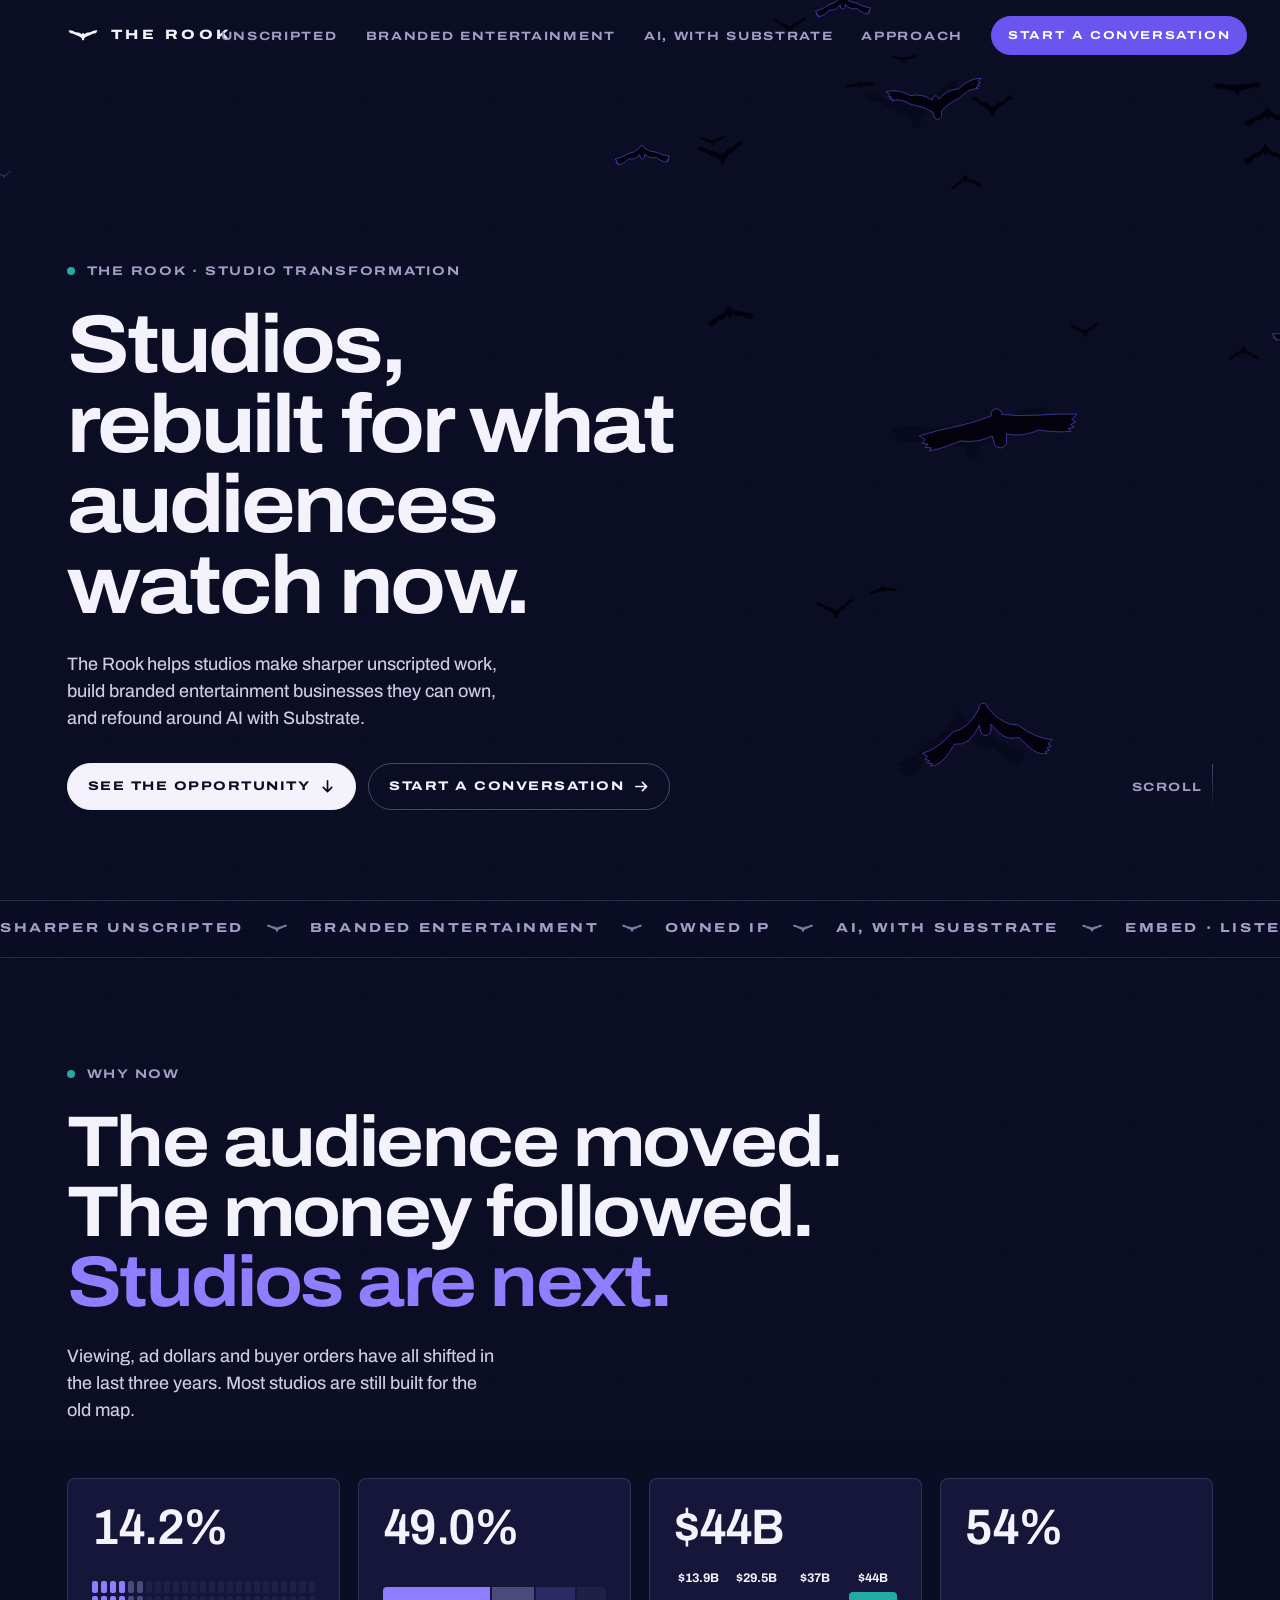
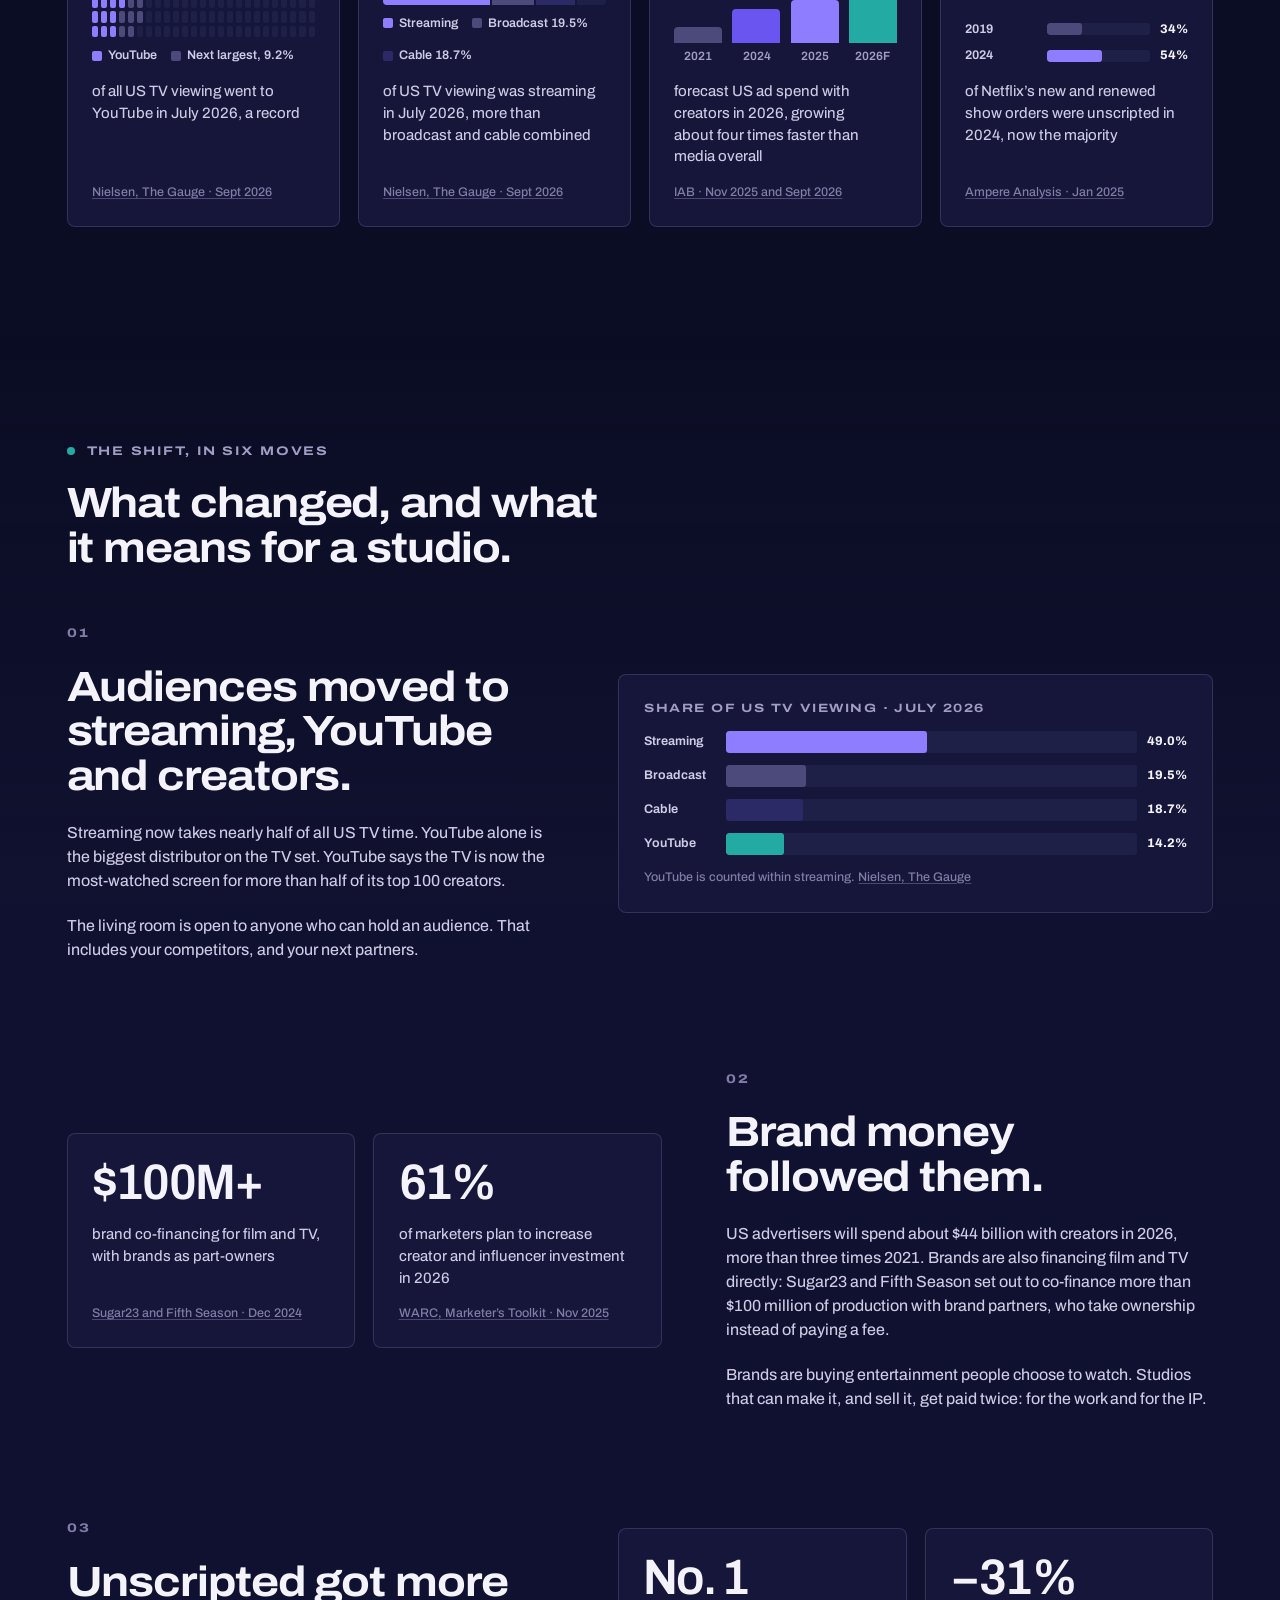
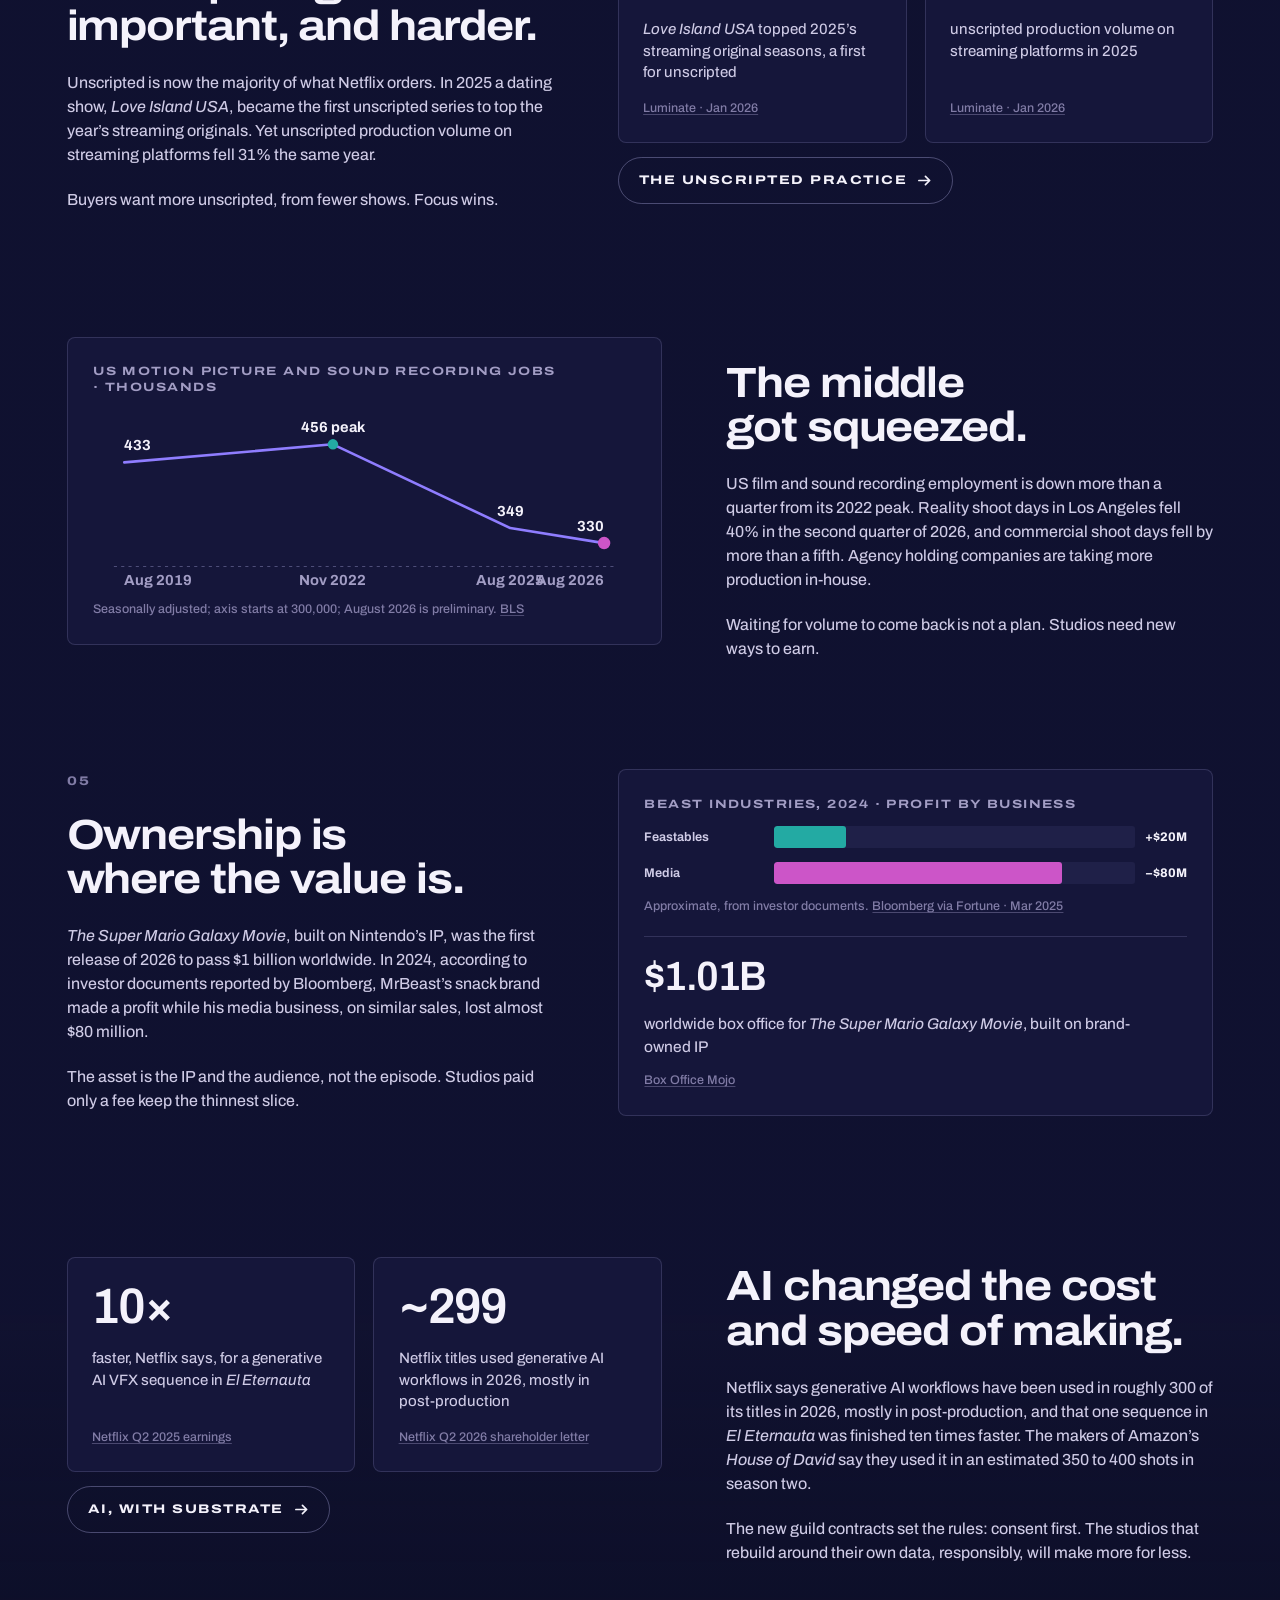
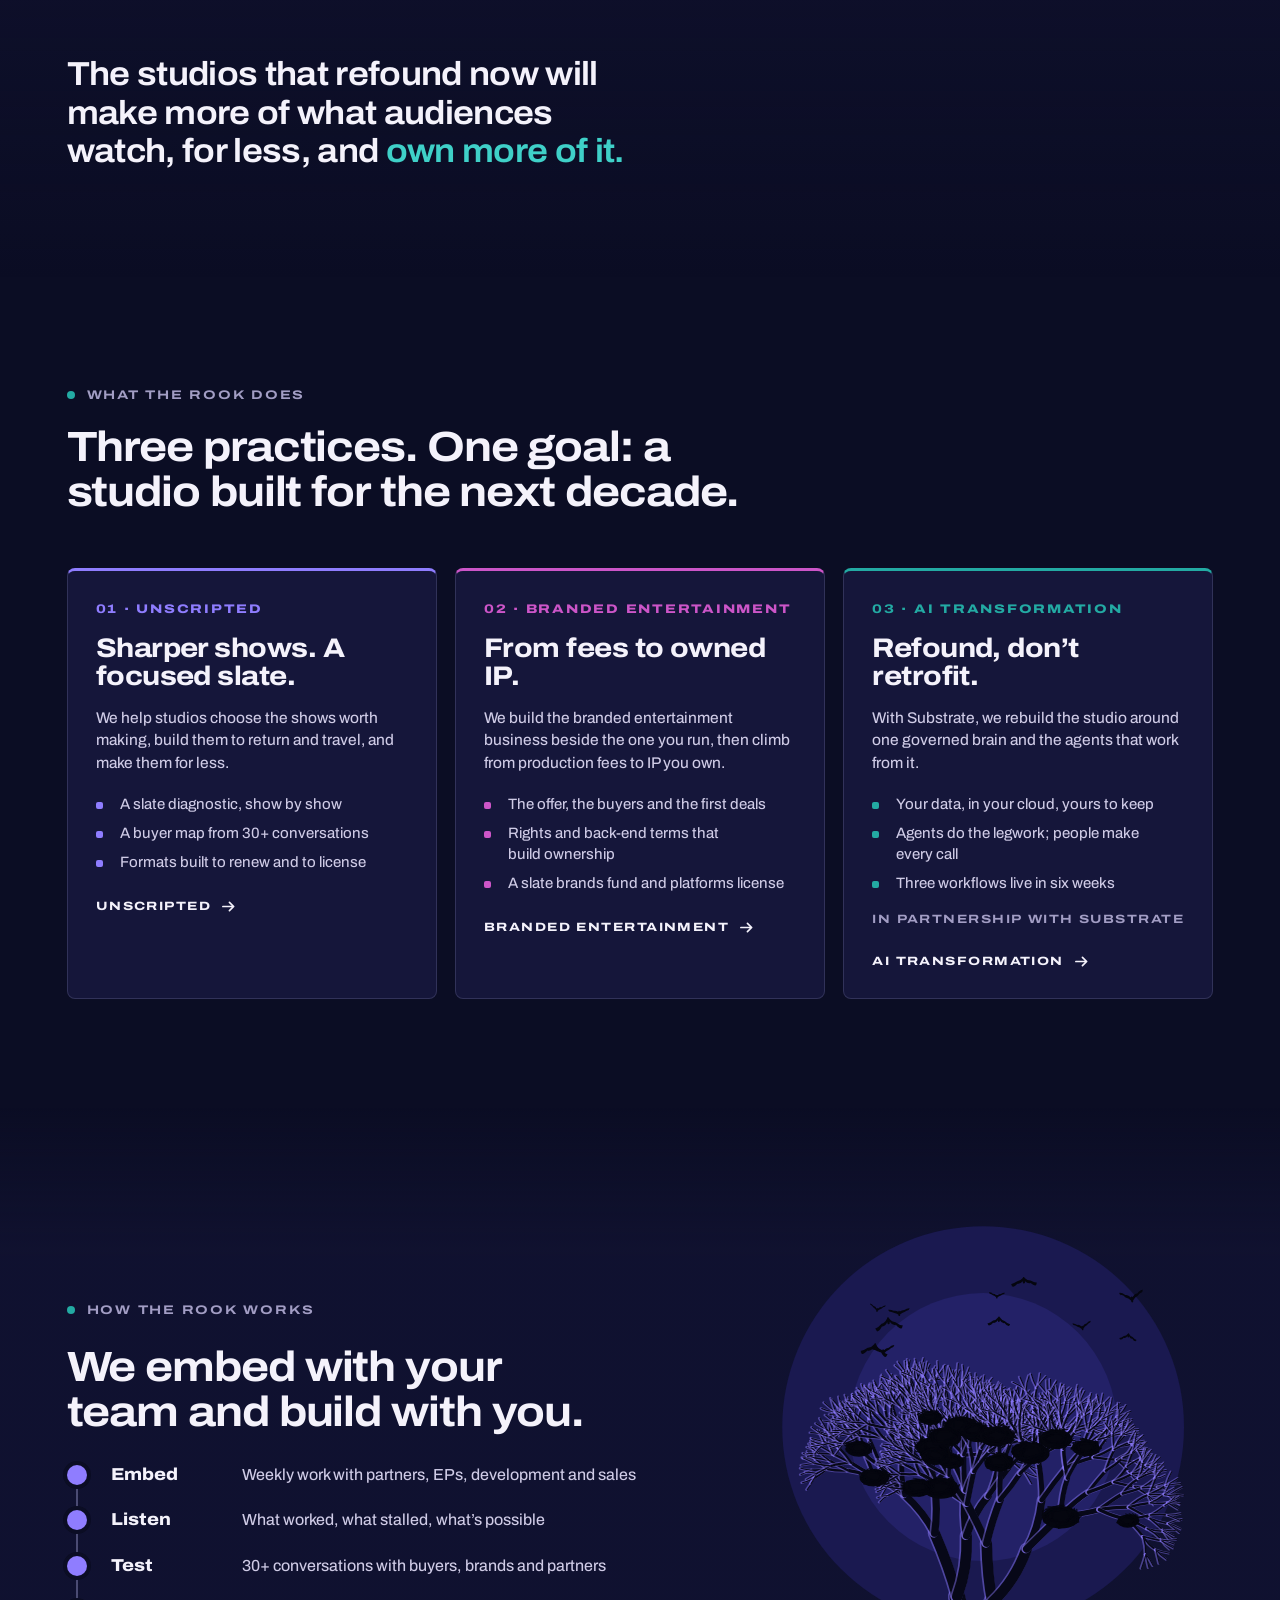
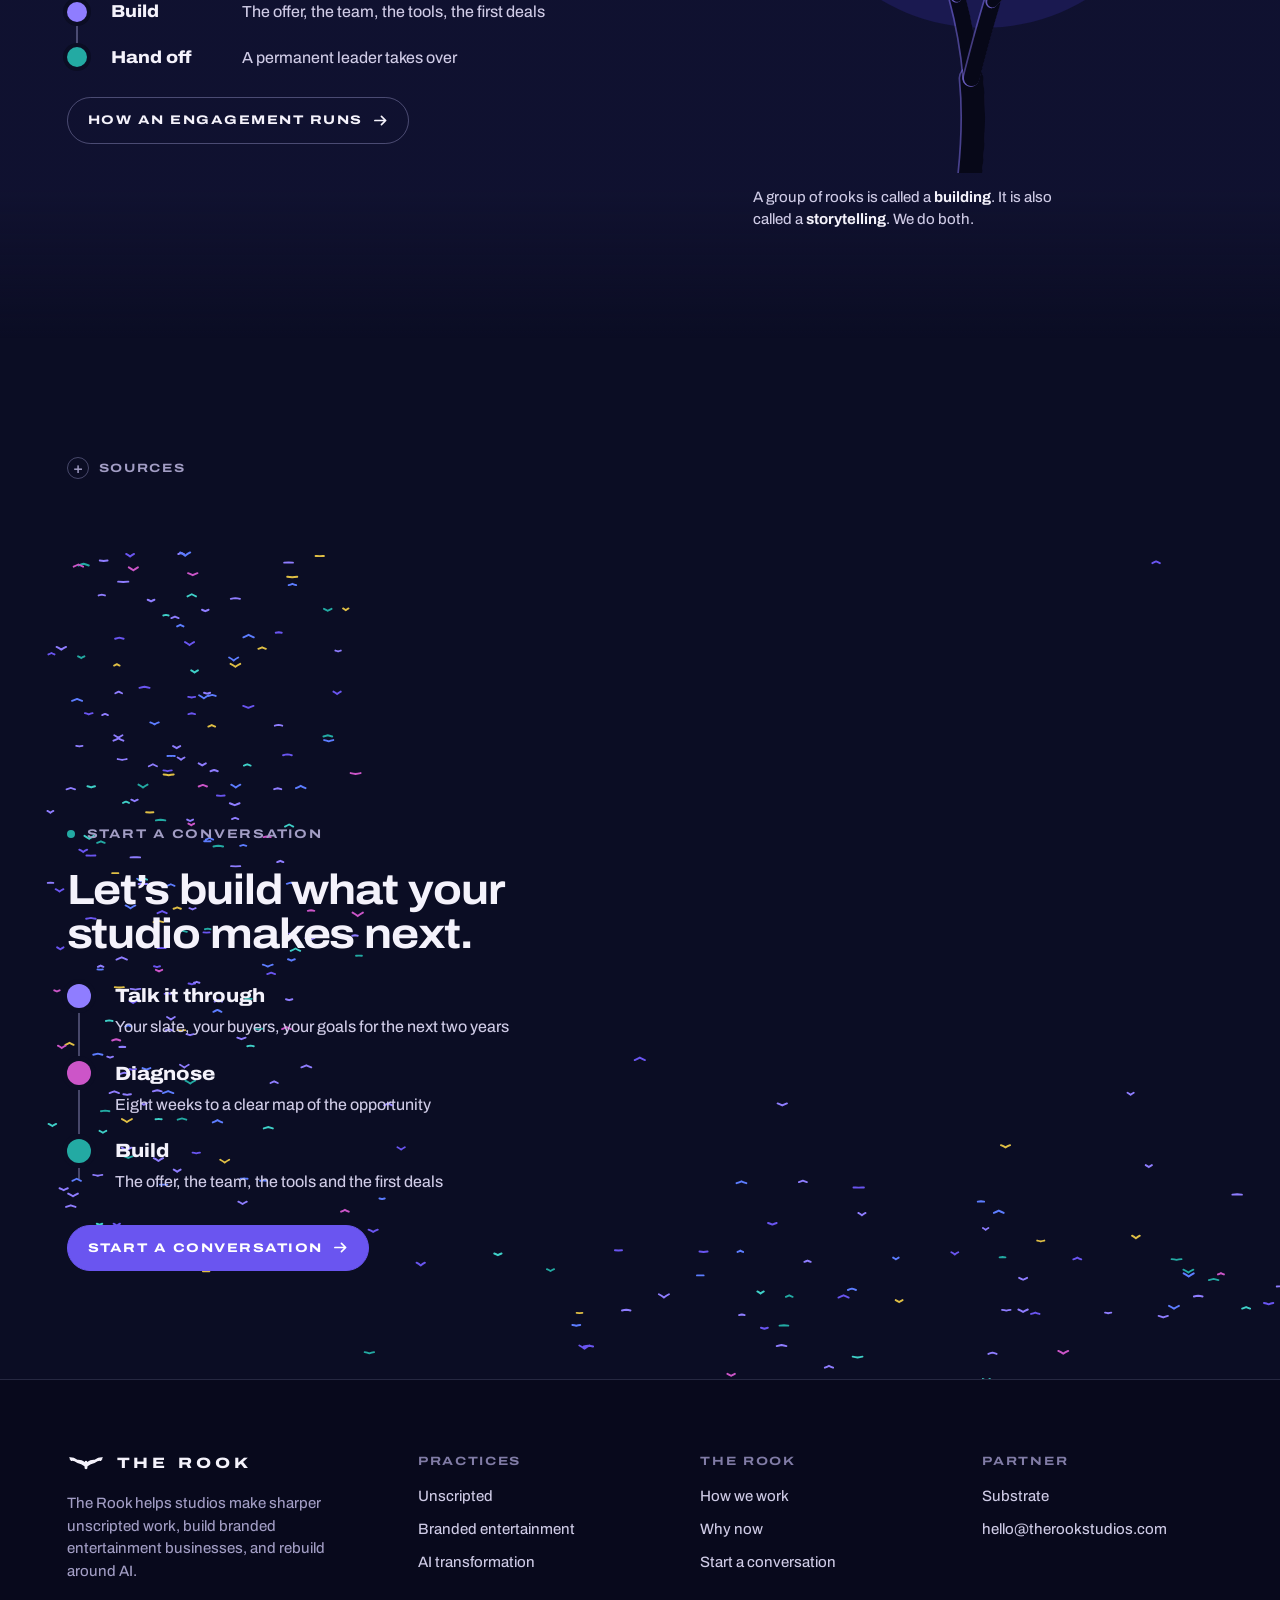
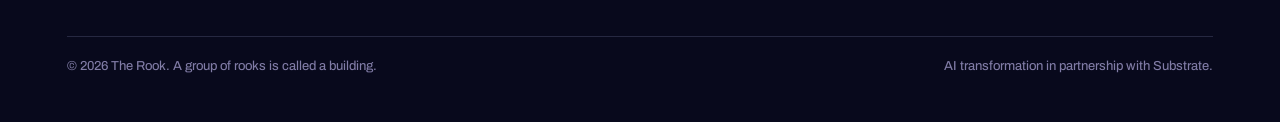
==== index.html @ 4676531d "Build The Rook website: home, unscripted, branded entertainment, AI with Substrate, approach Static " ====
<!doctype html>
<html lang="en">
<head>
<meta charset="utf-8">
<meta name="viewport" content="width=device-width, initial-scale=1, viewport-fit=cover">
<title>The Rook · Studios, rebuilt for what audiences watch now</title>
<meta name="description" content="The Rook helps studios make sharper unscripted work, build branded entertainment businesses they can own, and refound around AI with Substrate.">
<meta name="theme-color" content="#0b0d24">
<meta property="og:type" content="website">
<meta property="og:site_name" content="The Rook">
<meta property="og:title" content="The Rook · Studios, rebuilt for what audiences watch now">
<meta property="og:description" content="The Rook helps studios make sharper unscripted work, build branded entertainment businesses they can own, and refound around AI with Substrate.">
<meta name="twitter:card" content="summary">

<link rel="icon" href="assets/img/favicon.svg" type="image/svg+xml">
<link rel="preload" href="assets/fonts/archivo-variable.woff2" as="font" type="font/woff2" crossorigin>
<link rel="stylesheet" href="assets/css/rook.css">
<script>document.documentElement.classList.add('js')</script>
</head>
<body>
<a class="skip" href="#main">Skip to content</a>
<svg width="0" height="0" style="position:absolute" aria-hidden="true" focusable="false">
  <defs>
    <symbol id="bird" viewBox="0 0 24 9.6"><path d="M12 3Q12.71 3 12.77 3.88Q14.86 2.17 17.5 2.4Q20.36 .48 23 .92L22.23 1.58L22.73 1.97L21.95 2.24L22.39 2.63L21.57 2.79L21.9 3.18L21.13 3.12Q19.7 3.01 17.5 4.49Q14.97 5.15 12.99 6.63L12.82 7.95Q12 8.94 11.18 7.95L11.01 6.63Q9.03 5.15 6.5 4.49Q4.3 3.01 2.87 3.12L2.1 3.18L2.43 2.79L1.61 2.63L2.04 2.24L1.28 1.97L1.77 1.58L1 .92Q3.64 .48 6.5 2.4Q9.14 2.17 11.23 3.88Q11.29 3 12 3Z"/></symbol>
    <symbol id="arrow" viewBox="0 0 16 16"><path d="M2 8h11M9 3.5 13.5 8 9 12.5" fill="none" stroke="currentColor" stroke-width="1.8" stroke-linecap="round" stroke-linejoin="round"/></symbol>
    <symbol id="down" viewBox="0 0 16 16"><path d="M8 2v11M3.5 9 8 13.5 12.5 9" fill="none" stroke="currentColor" stroke-width="1.8" stroke-linecap="round" stroke-linejoin="round"/></symbol>
    <symbol id="loop" viewBox="0 0 24 24"><path d="M20 12a8 8 0 1 1-2.34-5.66M20 4v5h-5" fill="none" stroke="currentColor" stroke-width="2" stroke-linecap="round" stroke-linejoin="round"/></symbol>
  </defs>
</svg>
<canvas id="sky" aria-hidden="true"></canvas>
<header class="site-head">
  <div class="wrap">
    <a class="brand" href="index.html" aria-current="page" aria-label="The Rook, home"><svg viewBox="0 0 24 9.6" aria-hidden="true"><use href="#bird"/></svg><span>The Rook</span></a>
    <button class="menu-btn" type="button" aria-label="Menu" aria-expanded="false" aria-controls="site-nav"><i></i></button>
    <nav class="nav" id="site-nav" aria-label="Main">
        <a href="unscripted.html">Unscripted</a>
        <a href="branded-entertainment.html">Branded entertainment</a>
        <a href="ai.html">AI, with Substrate</a>
        <a href="approach.html">Approach</a>
        <a class="btn violet" href="#contact">Start a conversation</a>
    </nav>
  </div>
</header>
<main id="main">
<section class="hero" aria-labelledby="hero-h">
  <canvas class="formation" data-shape="bird" aria-hidden="true"></canvas>
  <div class="wrap">
    <div class="hero-copy">
      <p class="eyebrow rev" style="--d:.55s">The Rook · Studio transformation</p>
      <h1 class="display rev" id="hero-h" style="--d:.7s">Studios, rebuilt for what audiences watch now.</h1>
      <p class="lede rev" style="--d:.9s">The Rook helps studios make sharper unscripted work, build branded entertainment businesses they can own, and refound around AI with Substrate.</p>
      <div class="hero-ctas rev" style="--d:1.05s"><a class="btn solid" href="#shift">See the opportunity <svg aria-hidden="true"><use href="#down"/></svg></a><a class="btn" href="#contact">Start a conversation <svg aria-hidden="true"><use href="#arrow"/></svg></a></div>
    </div>
  </div>
  <div class="scrollcue" aria-hidden="true"><span class="k">Scroll</span><i></i></div>
</section>

<div class="marquee" aria-hidden="true"><div class="track">
  <span>Sharper unscripted <svg viewBox="0 0 24 9.6"><use href="#bird"/></svg> Branded entertainment <svg viewBox="0 0 24 9.6"><use href="#bird"/></svg> Owned IP <svg viewBox="0 0 24 9.6"><use href="#bird"/></svg> AI, with Substrate <svg viewBox="0 0 24 9.6"><use href="#bird"/></svg> Embed · Listen · Test · Build · Hand off <svg viewBox="0 0 24 9.6"><use href="#bird"/></svg></span>
  <span>Sharper unscripted <svg viewBox="0 0 24 9.6"><use href="#bird"/></svg> Branded entertainment <svg viewBox="0 0 24 9.6"><use href="#bird"/></svg> Owned IP <svg viewBox="0 0 24 9.6"><use href="#bird"/></svg> AI, with Substrate <svg viewBox="0 0 24 9.6"><use href="#bird"/></svg> Embed · Listen · Test · Build · Hand off <svg viewBox="0 0 24 9.6"><use href="#bird"/></svg></span>
</div></div>

<section class="sec" id="shift" aria-labelledby="shift-h">
  <div class="wrap">
    <div class="statement head">
      <p class="eyebrow rev">Why now</p>
      <h2 class="display rev" id="shift-h" style="font-size:clamp(40px,5.6vw,92px)">The audience moved. The money followed. <em>Studios are next.</em></h2>
      <p class="lede rev">Viewing, ad dollars and buyer orders have all shifted in the last three years. Most studios are still built for the old map.</p>
    </div>
    <div class="stats">
      <article class="stat panel rev">
        <div class="big nums" data-count="14.2" data-dec="1" data-suf="%">14.2%</div>
        <div class="viz" role="img" aria-label="Share of US TV viewing, July 2026: YouTube 14.2 percent, the next largest media company 9.2 percent">
          <div class="waffle" data-a="14" data-b="9"></div>
          <div class="vlegend"><span><i style="background:var(--violet-2)"></i>YouTube</span><span><i style="background:#4b4a7a"></i>Next largest, 9.2%</span></div>
        </div>
        <p class="body">of all US TV viewing went to YouTube in July 2026, a record</p>
        <p class="src"><a href="#src-1">Nielsen, The Gauge · Sept 2026</a></p>
      </article>
      <article class="stat panel rev">
        <div class="big nums" data-count="49" data-dec="1" data-suf="%">49.0%</div>
        <div class="viz" role="img" aria-label="US TV viewing in July 2026: streaming 49.0 percent, broadcast 19.5 percent, cable 18.7 percent, other 12.8 percent">
          <div class="hbar"><i style="--w:calc(49% - 2px)"></i><i style="--w:calc(19.5% - 2px);--c:#4b4a7a"></i><i style="--w:calc(18.7% - 2px);--c:#2c2a66"></i><i style="--w:12.8%;--c:var(--track)"></i></div>
          <div class="vlegend"><span><i style="background:var(--violet-2)"></i>Streaming</span><span><i style="background:#4b4a7a"></i>Broadcast 19.5%</span><span><i style="background:#2c2a66"></i>Cable 18.7%</span></div>
        </div>
        <p class="body">of US TV viewing was streaming in July 2026, more than broadcast and cable combined</p>
        <p class="src"><a href="#src-1">Nielsen, The Gauge · Sept 2026</a></p>
      </article>
      <article class="stat panel rev">
        <div class="big nums" data-count="44" data-pre="$" data-suf="B">$44B</div>
        <div class="viz cols" style="--n:4" role="img" aria-label="US creator ad spend: 13.9 billion dollars in 2021, 29.5 billion in 2024, 37 billion in 2025, 44 billion forecast for 2026">
          <div class="col"><span>$13.9B</span><i style="--h:31.6%;--c:#4b4a7a;--dd:.6s"></i><small>2021</small></div>
          <div class="col"><span>$29.5B</span><i style="--h:67%;--c:#6a55f0;--dd:.72s"></i><small>2024</small></div>
          <div class="col"><span>$37B</span><i style="--h:84.1%;--dd:.84s"></i><small>2025</small></div>
          <div class="col"><span>$44B</span><i style="--h:100%;--c:var(--teal);--dd:.96s"></i><small>2026F</small></div>
        </div>
        <p class="body">forecast US ad spend with creators in 2026, growing about four times faster than media overall</p>
        <p class="src"><a href="#src-2">IAB · Nov 2025 and Sept 2026</a></p>
      </article>
      <article class="stat panel rev">
        <div class="big nums" data-count="54" data-suf="%">54%</div>
        <div class="viz meter" role="img" aria-label="Unscripted share of Netflix first-run and renewal show orders: 34 percent in 2019, 54 percent in 2024">
          <div class="m"><span>2019</span><span class="tr"><i style="--w:34%;--c:#4b4a7a"></i></span><b>34%</b></div>
          <div class="m"><span>2024</span><span class="tr"><i style="--w:54%;--dd:.75s"></i></span><b>54%</b></div>
        </div>
        <p class="body">of Netflix’s new and renewed show orders were unscripted in 2024, now the majority</p>
        <p class="src"><a href="#src-3">Ampere Analysis · Jan 2025</a></p>
      </article>
    </div>
  </div>
</section>

<section class="sec band" aria-labelledby="moves-h">
  <div class="wrap">
    <div class="head">
      <p class="eyebrow rev">The shift, in six moves</p>
      <h2 class="title wide rev" id="moves-h">What changed, and what it means for a studio.</h2>
    </div>
    <div class="chapters">

      <article class="chapter" data-pass="small">
        <div class="ch-copy">
          <p class="ch-num rev">01</p>
          <h3 class="title rev">Audiences moved to streaming, YouTube and creators.</h3>
          <p class="body rev">Streaming now takes nearly half of all US TV time. YouTube alone is the biggest distributor on the TV set. YouTube says the TV is now the most-watched screen for more than half of its top 100 creators.</p>
          <p class="body rev">The living room is open to anyone who can hold an audience. That includes your competitors, and your next partners.</p>
        </div>
        <figure class="ch-viz panel rev" style="padding:clamp(20px,2vw,30px)">
          <p class="k">Share of US TV viewing · July 2026</p>
          <div class="meter" style="gap:12px">
            <div class="m"><span>Streaming</span><span class="tr" style="height:22px"><i style="--w:49%;--dd:.5s"></i></span><b>49.0%</b></div>
            <div class="m"><span>Broadcast</span><span class="tr" style="height:22px"><i style="--w:19.5%;--c:#4b4a7a;--dd:.6s"></i></span><b>19.5%</b></div>
            <div class="m"><span>Cable</span><span class="tr" style="height:22px"><i style="--w:18.7%;--c:#2c2a66;--dd:.7s"></i></span><b>18.7%</b></div>
            <div class="m"><span>YouTube</span><span class="tr" style="height:22px"><i style="--w:14.2%;--c:var(--teal);--dd:.8s"></i></span><b>14.2%</b></div>
          </div>
          <p class="src">YouTube is counted within streaming. <a href="#src-1">Nielsen, The Gauge</a></p>
        </figure>
      </article>

      <article class="chapter">
        <div class="ch-copy">
          <p class="ch-num rev">02</p>
          <h3 class="title rev">Brand money followed them.</h3>
          <p class="body rev">US advertisers will spend about $44 billion with creators in 2026, more than three times 2021. Brands are also financing film and TV directly: Sugar23 and Fifth Season set out to co-finance more than $100 million of production with brand partners, who take ownership instead of paying a fee.</p>
          <p class="body rev">Brands are buying entertainment people choose to watch. Studios that can make it, and sell it, get paid twice: for the work and for the IP.</p>
        </div>
        <div class="ch-viz">
          <div class="stats two">
            <article class="stat panel noviz rev"><div class="big nums">$100M+</div><p class="body">brand co-financing for film and TV, with brands as part-owners</p><p class="src"><a href="#src-4">Sugar23 and Fifth Season · Dec 2024</a></p></article>
            <article class="stat panel noviz rev"><div class="big nums" data-count="61" data-suf="%">61%</div><p class="body">of marketers plan to increase creator and influencer investment in 2026</p><p class="src"><a href="#src-5">WARC, Marketer’s Toolkit · Nov 2025</a></p></article>
          </div>
        </div>
      </article>

      <article class="chapter">
        <div class="ch-copy">
          <p class="ch-num rev">03</p>
          <h3 class="title rev">Unscripted got more important, and harder.</h3>
          <p class="body rev">Unscripted is now the majority of what Netflix orders. In 2025 a dating show, <cite>Love Island USA</cite>, became the first unscripted series to top the year’s streaming originals. Yet unscripted production volume on streaming platforms fell 31% the same year.</p>
          <p class="body rev">Buyers want more unscripted, from fewer shows. Focus wins.</p>
        </div>
        <div class="ch-viz">
          <div class="stats two">
            <article class="stat panel noviz rev"><div class="big nums">No.&nbsp;1</div><p class="body"><cite>Love Island USA</cite> topped 2025’s streaming original seasons, a first for unscripted</p><p class="src"><a href="#src-6">Luminate · Jan 2026</a></p></article>
            <article class="stat panel noviz rev"><div class="big nums"><span data-count="31" data-pre="−" data-suf="%">−31%</span></div><p class="body">unscripted production volume on streaming platforms in 2025</p><p class="src"><a href="#src-6">Luminate · Jan 2026</a></p></article>
          </div>
          <a class="btn rev" href="unscripted.html" style="justify-self:start">The unscripted practice <svg aria-hidden="true"><use href="#arrow"/></svg></a>
        </div>
      </article>

      <article class="chapter" data-pass="small">
        <div class="ch-copy">
          <p class="ch-num rev">04</p>
          <h3 class="title rev">The middle got squeezed.</h3>
          <p class="body rev">US film and sound recording employment is down more than a quarter from its 2022 peak. Reality shoot days in Los Angeles fell 40% in the second quarter of 2026, and commercial shoot days fell by more than a fifth. Agency holding companies are taking more production in-house.</p>
          <p class="body rev">Waiting for volume to come back is not a plan. Studios need new ways to earn.</p>
        </div>
        <figure class="ch-viz panel rev" style="padding:clamp(20px,2vw,30px)">
          <p class="k">US motion picture and sound recording jobs · thousands</p>
          <svg class="spark" style="height:auto" viewBox="0 0 520 170" role="img" aria-label="US employment in motion picture and sound recording industries: 433 thousand in August 2019, a peak of 456 thousand in November 2022, 349 thousand in August 2025 and 330 thousand in August 2026">
            <line x1="20" y1="150" x2="500" y2="150" stroke="rgba(200,196,255,.32)" stroke-dasharray="3 4"/>
            <path class="ln" d="M30 50.2 L230 32.9 L400 113.2 L490 127.6"/>
            <circle class="dot" cx="230" cy="32.9" r="5"/><circle cx="490" cy="127.6" r="6" fill="#cc55c8"/>
            <text x="30" y="38.2" class="v">433</text><text x="230" y="20.9" text-anchor="middle" class="v">456 peak</text><text x="400" y="101.2" text-anchor="middle" class="v">349</text><text x="490" y="115.6" text-anchor="end" class="v">330</text>
            <text x="30" y="168">Aug 2019</text><text x="230" y="168" text-anchor="middle">Nov 2022</text><text x="400" y="168" text-anchor="middle">Aug 2025</text><text x="490" y="168" text-anchor="end">Aug 2026</text>
          </svg>
          <p class="src">Seasonally adjusted; axis starts at 300,000; August 2026 is preliminary. <a href="#src-7">BLS</a></p>
        </figure>
      </article>

      <article class="chapter">
        <div class="ch-copy">
          <p class="ch-num rev">05</p>
          <h3 class="title rev">Ownership is where the value is.</h3>
          <p class="body rev"><cite>The Super Mario Galaxy Movie</cite>, built on Nintendo’s IP, was the first release of 2026 to pass $1 billion worldwide. In 2024, according to investor documents reported by Bloomberg, MrBeast’s snack brand made a profit while his media business, on similar sales, lost almost $80 million.</p>
          <p class="body rev">The asset is the IP and the audience, not the episode. Studios paid only a fee keep the thinnest slice.</p>
        </div>
        <figure class="ch-viz panel rev" style="padding:clamp(20px,2vw,30px)">
          <p class="k">Beast Industries, 2024 · profit by business</p>
          <div class="meter" style="gap:14px" role="img" aria-label="In 2024 Feastables made more than 20 million dollars in profit on about 250 million in sales; the media business had similar sales and lost almost 80 million">
            <div class="m" style="grid-template-columns:120px minmax(0,1fr) auto"><span>Feastables</span><span class="tr" style="height:22px"><i style="--w:20%;--c:var(--teal);--dd:.5s"></i></span><b>+$20M</b></div>
            <div class="m" style="grid-template-columns:120px minmax(0,1fr) auto"><span>Media</span><span class="tr" style="height:22px"><i style="--w:80%;--c:var(--magenta);--dd:.65s"></i></span><b>−$80M</b></div>
          </div>
          <p class="src">Approximate, from investor documents. <a href="#src-8">Bloomberg via Fortune · Mar 2025</a></p>
          <hr class="rule" style="margin:6px 0">
          <div class="big nums" style="font-size:clamp(36px,3.2vw,52px)">$1.01B</div>
          <p class="body" style="font-size:15.5px">worldwide box office for <cite>The Super Mario Galaxy Movie</cite>, built on brand-owned IP</p>
          <p class="src"><a href="#src-9">Box Office Mojo</a></p>
        </figure>
      </article>

      <article class="chapter" data-pass="small">
        <div class="ch-copy">
          <p class="ch-num rev">06</p>
          <h3 class="title rev">AI changed the cost and speed of making.</h3>
          <p class="body rev">Netflix says generative AI workflows have been used in roughly 300 of its titles in 2026, mostly in post-production, and that one sequence in <cite>El Eternauta</cite> was finished ten times faster. The makers of Amazon’s <cite>House of David</cite> say they used it in an estimated 350 to 400 shots in season two.</p>
          <p class="body rev">The new guild contracts set the rules: consent first. The studios that rebuild around their own data, responsibly, will make more for less.</p>
        </div>
        <div class="ch-viz">
          <div class="stats two">
            <article class="stat panel noviz rev"><div class="big nums">10×</div><p class="body">faster, Netflix says, for a generative AI VFX sequence in <cite>El Eternauta</cite></p><p class="src"><a href="#src-10">Netflix Q2 2025 earnings</a></p></article>
            <article class="stat panel noviz rev"><div class="big nums">~<span data-count="300">300</span></div><p class="body">Netflix titles used generative AI workflows in 2026, mostly in post-production</p><p class="src"><a href="#src-11">Netflix Q2 2026 shareholder letter</a></p></article>
          </div>
          <a class="btn rev" href="ai.html" style="justify-self:start">AI, with Substrate <svg aria-hidden="true"><use href="#arrow"/></svg></a>
        </div>
      </article>

    </div>
    <p class="pull rev" style="margin-top:clamp(56px,10vh,110px)">The studios that refound now will make more of what audiences watch, for less, and <em>own more of it.</em></p>
  </div>
</section>

<section class="sec" id="practices" aria-labelledby="pr-h" data-pass="flock">
  <div class="wrap">
    <div class="head">
      <p class="eyebrow rev">What The Rook does</p>
      <h2 class="title wide rev" id="pr-h">Three practices. One goal: a studio built for the next decade.</h2>
    </div>
    <div class="practices">
      <a class="practice panel rev" href="unscripted.html" style="--c:var(--violet-2)">
        <span class="no">01 · Unscripted</span>
        <h3>Sharper shows. A focused slate.</h3>
        <p>We help studios choose the shows worth making, build them to return and travel, and make them for less.</p>
        <ul><li>A slate diagnostic, show by show</li><li>A buyer map from 30+ conversations</li><li>Formats built to renew and to license</li></ul>
        <span class="more">Unscripted <svg aria-hidden="true"><use href="#arrow"/></svg></span>
      </a>
      <a class="practice panel rev" href="branded-entertainment.html" style="--c:var(--magenta)">
        <span class="no">02 · Branded entertainment</span>
        <h3>From fees to owned IP.</h3>
        <p>We build the branded entertainment business beside the one you run, then climb from production fees to IP you own.</p>
        <ul><li>The offer, the buyers and the first deals</li><li>Rights and back-end terms that build ownership</li><li>A slate brands fund and platforms license</li></ul>
        <span class="more">Branded entertainment <svg aria-hidden="true"><use href="#arrow"/></svg></span>
      </a>
      <a class="practice panel rev" href="ai.html" style="--c:var(--teal)">
        <span class="no">03 · AI transformation</span>
        <h3>Refound, don’t retrofit.</h3>
        <p>With Substrate, we rebuild the studio around one governed brain and the agents that work from it.</p>
        <ul><li>Your data, in your cloud, yours to keep</li><li>Agents do the legwork; people make every call</li><li>Three workflows live in six weeks</li></ul>
        <span class="partner">In partnership with Substrate</span>
        <span class="more">AI transformation <svg aria-hidden="true"><use href="#arrow"/></svg></span>
      </a>
    </div>
  </div>
</section>

<section class="sec band" aria-labelledby="how-h">
  <div class="wrap split l">
    <div class="stack-l">
      <p class="eyebrow rev">How The Rook works</p>
      <h2 class="title rev" id="how-h">We embed with your team and build with you.</h2>
      <ol class="rail">
        <li class="rev" style="--c:var(--violet-2)"><b>Embed</b><span>Weekly work with partners, EPs, development and sales</span></li>
        <li class="rev" style="--c:var(--violet-2)"><b>Listen</b><span>What worked, what stalled, what’s possible</span></li>
        <li class="rev" style="--c:var(--violet-2)"><b>Test</b><span>30+ conversations with buyers, brands and partners</span></li>
        <li class="rev" style="--c:var(--violet-2)"><b>Build</b><span>The offer, the team, the tools, the first deals</span></li>
        <li class="rev" style="--c:var(--teal)"><b>Hand off</b><span>A permanent leader takes over</span></li>
      </ol>
      <a class="btn rev" href="approach.html" style="justify-self:start">How an engagement runs <svg aria-hidden="true"><use href="#arrow"/></svg></a>
    </div>
    <figure class="rookery-fig rev">
      <canvas id="rookery" class="rookery" aria-hidden="true"></canvas>
      <figcaption>A group of rooks is called a <b>building</b>. It is also called a <b>storytelling</b>. We do both.</figcaption>
    </figure>
  </div>
</section>

<section class="sec tight" aria-label="Sources">
  <div class="wrap">
    <details class="sources">
      <summary>Sources</summary>
      <ol>
        <li id="src-1">Nielsen, The Gauge, July 2026, published September 10, 2026. <a href="https://www.nielsen.com/news-center/2026/tv-usage-kicks-usual-summer-slowdown-fueled-by-world-cup-and-streaming-in-nielsens-july-gauge-reports/">nielsen.com</a>; YouTube, Made on YouTube 2026, September 23, 2026. <a href="https://blog.youtube/news-and-events/made-on-youtube-creators-shorts-series-tv-features/">blog.youtube</a></li>
        <li id="src-2">IAB, 2025 Creator Economy Ad Spend &amp; Strategy Report, November 20, 2025 <a href="https://www.iab.com/insights/2025-Creator-economy-ad-spend-strategy-report">iab.com</a>; IAB CreatorFronts 2026 recap, September 25, 2026 <a href="https://www.iab.com/blog/2026-iab-creatorfronts-event-recap/">iab.com</a></li>
        <li id="src-3">Ampere Analysis, “10 Unscripted TV trends you need to know,” MIP London, January 2025. <a href="https://www.mip-london.com/content/dam/sitebuilder/rm/mip-london/2025/pdf/MIP_LONDON_10_UNSCRIPTED_TRENDS_AMPERE_ANALYSIS.pdf">mip-london.com</a></li>
        <li id="src-4">Sugar23, “Sugar23 and Fifth Season create new brand-focused TV and film studio,” December 2, 2024. <a href="https://www.sugar23.com/news/sugar23-and-fifth-season-create-new-brand-focused-tv-and-film-studio">sugar23.com</a></li>
        <li id="src-5">WARC, The Marketer’s Toolkit 2026, via Advanced Television, November 11, 2025. <a href="https://www.advanced-television.com/2025/11/11/report-61-marketers-plan-to-increase-creator-marketing-in-2026/">advanced-television.com</a></li>
        <li id="src-6">Luminate, 2025 Year-End Film &amp; TV Report, January 2026. <a href="https://luminatedata.com/wp-content/uploads/2026/01/2025-Film-TV-Year-End-Report-1.pdf">luminatedata.com</a></li>
        <li id="src-7">US Bureau of Labor Statistics, Current Employment Statistics, series CES5051200001 <a href="https://data.bls.gov/timeseries/CES5051200001">bls.gov</a>; FilmLA Q2 2026 via TheWrap, July 23, 2026 <a href="https://www.thewrap.com/creative-content/movies/filmla-production-decline-q2-2026/">thewrap.com</a>; Independent World Producers Alliance letter co-signed by AICP, April 2026.</li>
        <li id="src-8">Fortune, reporting Bloomberg, “YouTube’s biggest star MrBeast makes more money from chocolate than videos,” March 11, 2025. <a href="https://fortune.com/2025/03/11/youtube-biggest-star-mrbeast-makes-more-money-chocolate-videos">fortune.com</a></li>
        <li id="src-9">Box Office Mojo, <cite>The Super Mario Galaxy Movie</cite>. <a href="https://www.boxofficemojo.com/release/rl3344662529/">boxofficemojo.com</a></li>
        <li id="src-10">Netflix Q2 2025 earnings call transcript, July 17, 2025 <a href="https://s22.q4cdn.com/959853165/files/doc_financials/2025/q2/Netflix-Inc-_Earnings-Call_Transcript.pdf">netflix.com investor relations</a>; WIRED, “Amazon’s House of David used over 350 AI shots in season 2,” November 10, 2025 <a href="https://www.wired.com/story/amazons-house-of-david-used-over-350-ai-shots-in-season-2-its-creator-isnt-sorry/">wired.com</a></li>
        <li id="src-11">Netflix Q2 2026 shareholder letter, July 16, 2026. <a href="https://s22.q4cdn.com/959853165/files/doc_financials/2026/q2/FINAL-Q2-26-Shareholder-Letter.pdf">netflix.com investor relations</a></li>
      </ol>
    </details>
  </div>
</section>

<section class="close-sec" id="contact" aria-labelledby="close-h">
  <canvas class="formation" data-shape="word" data-text="THE ROOK" aria-hidden="true"></canvas>
  <div class="wrap">
    <div class="close-copy">
      <p class="eyebrow rev">Start a conversation</p>
      <h2 class="title rev" id="close-h">Let’s build what your studio makes next.</h2>
      <ol class="nodes">
        <li class="rev" style="--c:var(--violet-2)"><h3>Talk it through</h3><p>Your slate, your buyers, your goals for the next two years</p></li>
        <li class="rev" style="--c:var(--magenta)"><h3>Diagnose</h3><p>Eight weeks to a clear map of the opportunity</p></li>
        <li class="rev" style="--c:var(--teal)"><h3>Build</h3><p>The offer, the team, the tools and the first deals</p></li>
      </ol>
      <div class="hero-ctas rev"><a class="btn violet" href="mailto:hello@therookstudios.com?subject=Hello%20from%20the%20website">Start a conversation <svg aria-hidden="true"><use href="#arrow"/></svg></a></div>
    </div>
  </div>
</section>
</main>
<footer class="site-foot">
  <div class="wrap">
    <div class="foot-grid">
      <div>
        <a class="brand" href="index.html" aria-label="The Rook, home"><svg viewBox="0 0 24 9.6" aria-hidden="true"><use href="#bird"/></svg><span>The Rook</span></a>
        <p>The Rook helps studios make sharper unscripted work, build branded entertainment businesses, and rebuild around AI.</p>
      </div>
      <div>
        <h4>Practices</h4>
        <ul>
          <li><a href="unscripted.html">Unscripted</a></li>
          <li><a href="branded-entertainment.html">Branded entertainment</a></li>
          <li><a href="ai.html">AI transformation</a></li>
        </ul>
      </div>
      <div>
        <h4>The Rook</h4>
        <ul>
          <li><a href="approach.html">How we work</a></li>
          <li><a href="index.html#shift">Why now</a></li>
          <li><a href="#contact">Start a conversation</a></li>
        </ul>
      </div>
      <div>
        <h4>Partner</h4>
        <ul>
          <li><a href="ai.html#substrate">Substrate</a></li>
          <li><a href="mailto:hello@therookstudios.com">hello@therookstudios.com</a></li>
        </ul>
      </div>
    </div>
    <div class="foot-base">
      <span>© <span data-year>2026</span> The Rook. A group of rooks is called a building.</span>
      <span>AI transformation in partnership with Substrate.</span>
    </div>
  </div>
</footer>
<canvas id="near" aria-hidden="true"></canvas>
<div class="grain" aria-hidden="true"></div>
<div class="bars" aria-hidden="true"><i></i><i></i></div>
<script src="assets/js/rook.js" defer></script>
</body>
</html>
---- assets/css/rook.css ----
/* The Rook — site styles
   One committed dark look: a flat night-indigo field, Archivo expanded for headlines and labels,
   normal width for reading. Flat violet, teal, magenta and gold. Rooks fly through every page. */

@font-face{font-family:"Archivo";font-style:normal;font-weight:100 900;font-stretch:62% 125%;font-display:swap;src:url("../fonts/archivo-variable.woff2") format("woff2")}
@font-face{font-family:"Archivo";font-style:italic;font-weight:100 900;font-stretch:62% 125%;font-display:swap;src:url("../fonts/archivo-variable-italic.woff2") format("woff2")}

:root{
  color-scheme:dark;
  --bg:#0b0d24;
  --bg-2:#0e1030;
  --surface:#15163a;
  --surface-2:#1b1c47;
  --line:rgba(200,196,255,.16);
  --line-2:rgba(200,196,255,.32);
  --text:#f4f2fb;
  --text-2:#cfcbe6;
  --muted:#a29dc4;
  --faint:#817ca6;
  --track:#1f2048;
  --violet:#6a55f0;
  --violet-2:#8f7dff;
  --teal:#23aaa3;
  --teal-2:#3fd0c8;
  --magenta:#cc55c8;
  --gold:#e0bf45;
  --font:"Archivo","Helvetica Neue",Helvetica,Arial,sans-serif;
  --gutter:clamp(16px,5.2vw,96px);
  --max:1320px;
  --body:clamp(16px,1.15vw,19px);
  --sec:clamp(72px,12vh,140px);
  --ease:cubic-bezier(.2,.7,.2,1);
  --head:72px;
}
*,*::before,*::after{box-sizing:border-box}
html{-webkit-text-size-adjust:100%;scroll-behavior:smooth;scroll-padding-top:calc(var(--head) + 16px)}
body{margin:0;background:var(--bg);color:var(--text);font:450 16px/1.5 var(--font);font-stretch:100%;-webkit-font-smoothing:antialiased;-moz-osx-font-smoothing:grayscale;font-variant-numeric:lining-nums;overflow-x:hidden}
img,svg,canvas{display:block;max-width:100%}
a{color:inherit}
h1,h2,h3,h4,p,ol,ul,dl,dd,figure,blockquote{margin:0}
ol,ul{padding:0;list-style:none}
button{font:inherit;color:inherit}
:focus-visible{outline:2px solid var(--teal);outline-offset:3px;border-radius:4px}
::selection{background:rgba(143,125,255,.45);color:#fff}
.sr{position:absolute!important;width:1px;height:1px;padding:0;margin:-1px;overflow:hidden;clip:rect(0,0,0,0);white-space:nowrap;border:0}
.skip{position:absolute;left:12px;top:-60px;z-index:50;padding:10px 16px;border-radius:99px;background:var(--text);color:var(--bg);font-weight:700;text-decoration:none}
.skip:focus{top:12px}

/* ---------- atmosphere */
#sky,#near{position:fixed;inset:0;width:100%;height:100%;pointer-events:none}
#sky{z-index:0}
#near{z-index:30}
.grain{position:fixed;inset:-60%;z-index:31;pointer-events:none;opacity:.045;mix-blend-mode:overlay;animation:grain .9s steps(6) infinite}
@keyframes grain{0%{transform:translate(0,0)}20%{transform:translate(-4%,3%)}40%{transform:translate(3%,-4%)}60%{transform:translate(-3%,-1%)}80%{transform:translate(4%,4%)}100%{transform:translate(0,0)}}
.bars i{position:fixed;left:0;right:0;height:0;background:#000;z-index:60;pointer-events:none}
.bars i:first-child{top:0}
.bars i:last-child{bottom:0}
.js .bars.run i{animation:bars 1.35s cubic-bezier(.75,0,.2,1) .1s both}
@keyframes bars{from{height:50.5vh}to{height:0}}
main,.site-foot{position:relative;z-index:1}

/* ---------- type */
.display{font-size:clamp(42px,6.4vw,108px);font-weight:700;font-stretch:112%;line-height:.98;letter-spacing:-.035em;text-wrap:balance}
.h1{font-size:clamp(40px,5.2vw,86px);font-weight:700;font-stretch:112%;line-height:1.01;letter-spacing:-.032em;text-wrap:balance}
.title{font-size:clamp(30px,3.3vw,54px);font-weight:700;font-stretch:112%;line-height:1.06;letter-spacing:-.026em;max-width:22ch;text-wrap:balance}
.title.wide{max-width:30ch}
.title em,.h1 em,.display em{font-style:normal;color:var(--violet-2)}
.title .t,.h1 .t,.display .t{color:var(--teal-2)}
.h3{font-size:clamp(19px,1.5vw,24px);font-weight:750;font-stretch:112%;line-height:1.15;letter-spacing:-.012em}
.eyebrow{font-size:12.5px;font-weight:700;font-stretch:125%;line-height:1.3;letter-spacing:.14em;text-transform:uppercase;color:var(--muted);display:flex;align-items:flex-start;gap:12px}
.eyebrow::before{content:"";width:8px;height:8px;border-radius:50%;background:var(--teal);flex:none;margin-top:.33em}
.eyebrow.v::before{background:var(--violet-2)}
.eyebrow.m::before{background:var(--magenta)}
.eyebrow.g::before{background:var(--gold)}
.lede{font-size:clamp(18px,1.4vw,23px);line-height:1.5;color:var(--text-2);max-width:44ch;text-wrap:pretty}
.body{font-size:var(--body);line-height:1.5;color:var(--text-2)}
.body b,.lede b{color:var(--text);font-weight:650}
p,li,dd,figcaption{text-wrap:pretty}
.k{font-size:12px;font-weight:700;font-stretch:125%;line-height:1.35;letter-spacing:.12em;text-transform:uppercase;color:var(--muted)}
.src{font-size:12.5px;font-weight:500;line-height:1.4;color:var(--faint)}
.src a{color:inherit;text-decoration-color:rgba(129,124,166,.5);text-underline-offset:2px}
.src a:hover{color:var(--text-2)}
.big{font-weight:620;font-stretch:94%;letter-spacing:-.035em;line-height:1}
.nums{font-variant-numeric:lining-nums tabular-nums}
.note{font-size:clamp(14px,1vw,16px);line-height:1.5;color:var(--muted);max-width:70ch}
cite{font-style:italic}

/* ---------- layout */
.wrap{width:100%;max-width:calc(var(--max) + var(--gutter) * 2);margin-inline:auto;padding-inline:var(--gutter)}
.sec{position:relative;padding-block:var(--sec)}
.sec.tight{padding-block:calc(var(--sec) * .6)}
.sec.band{background:linear-gradient(to bottom,rgba(21,22,58,0),rgba(21,22,58,.55) 18%,rgba(21,22,58,.55) 82%,rgba(21,22,58,0))}
.stack-l{display:grid;gap:clamp(20px,3vh,32px)}
.stack-l > *,.head > *,.ch-copy > *,.ch-viz > *{min-width:0}
.head{display:grid;gap:clamp(16px,2.4vh,24px);margin-bottom:clamp(36px,6vh,64px)}
.split{display:grid;grid-template-columns:minmax(0,1fr) minmax(0,1fr);gap:clamp(28px,5vw,88px);align-items:center}
.split.l{grid-template-columns:minmax(0,1.15fr) minmax(0,.85fr)}
.split.r{grid-template-columns:minmax(0,.85fr) minmax(0,1.15fr)}
.split > *{min-width:0}
.panel{background:var(--surface);border:1px solid var(--line);border-radius:8px}
.rule{height:1px;background:var(--line);border:0;margin:0}

/* ---------- reveal */
.js .rev{opacity:0;transform:translateY(18px);filter:blur(6px);transition:opacity .9s var(--ease) var(--d,0s),transform .9s var(--ease) var(--d,0s),filter .9s var(--ease) var(--d,0s)}
.js .rev.in{opacity:1;transform:none;filter:none}

/* ---------- header */
.site-head{position:fixed;top:0;left:0;right:0;z-index:40;height:var(--head);display:flex;align-items:center;transition:background .35s ease,border-color .35s ease,backdrop-filter .35s ease;border-bottom:1px solid transparent}
.site-head.solid{background:rgba(11,13,36,.82);-webkit-backdrop-filter:blur(14px) saturate(140%);backdrop-filter:blur(14px) saturate(140%);border-bottom-color:var(--line)}
.site-head .wrap{display:flex;align-items:center;justify-content:space-between;gap:20px}
.brand{display:inline-flex;align-items:center;gap:12px;color:var(--text);text-decoration:none;font-size:13.5px;font-weight:800;font-stretch:125%;letter-spacing:.26em;text-transform:uppercase;white-space:nowrap}
.brand svg{width:32px;height:13px;fill:currentColor;flex:none}
.nav{display:flex;align-items:center;gap:clamp(14px,2.2vw,34px)}
.nav a{font-size:12px;font-weight:700;font-stretch:125%;letter-spacing:.14em;text-transform:uppercase;color:var(--muted);text-decoration:none;padding:8px 0;position:relative;white-space:nowrap;transition:color .2s}
.nav a::after{content:"";position:absolute;left:0;right:0;bottom:2px;height:2px;border-radius:2px;background:var(--teal);transform:scaleX(0);transform-origin:left;transition:transform .35s var(--ease)}
.nav a:hover,.nav a[aria-current="page"]{color:var(--text)}
.nav a:hover::after,.nav a[aria-current="page"]::after{transform:scaleX(1)}
.nav a.sub-sub{color:var(--faint)}
.btn{display:inline-flex;align-items:center;gap:10px;padding:13px 20px;border-radius:99px;border:1px solid var(--line-2);background:transparent;color:var(--text);font-size:12.5px;font-weight:750;font-stretch:125%;letter-spacing:.12em;text-transform:uppercase;text-decoration:none;cursor:pointer;white-space:nowrap;transition:background .25s,border-color .25s,color .25s,transform .25s var(--ease)}
.btn svg{width:15px;height:15px;flex:none;transition:transform .3s var(--ease)}
.btn:hover{border-color:var(--violet-2);background:var(--surface)}
.btn:hover svg{transform:translateX(3px)}
.btn.solid{background:var(--text);border-color:var(--text);color:var(--bg)}
.btn.solid:hover{background:#fff;border-color:#fff}
.btn.violet{background:var(--violet);border-color:var(--violet);color:#fff}
.btn.violet:hover{background:var(--violet-2);border-color:var(--violet-2)}
.nav .btn{padding:10px 16px;font-size:11.5px}
.menu-btn{display:none;width:44px;height:44px;border-radius:50%;border:1px solid var(--line-2);background:transparent;cursor:pointer;place-items:center;padding:0}
.menu-btn i{display:block;width:16px;height:2px;background:var(--text);border-radius:2px;position:relative;transition:transform .3s var(--ease),background .2s}
.menu-btn i::before,.menu-btn i::after{content:"";position:absolute;left:0;width:16px;height:2px;background:var(--text);border-radius:2px;transition:transform .3s var(--ease)}
.menu-btn i::before{top:-5px}
.menu-btn i::after{top:5px}
.menu-open .menu-btn i{background:transparent}
.menu-open .menu-btn i::before{transform:translateY(5px) rotate(45deg)}
.menu-open .menu-btn i::after{transform:translateY(-5px) rotate(-45deg)}

/* ---------- hero */
.hero{position:relative;min-height:100svh;display:flex;align-items:flex-end;padding-top:calc(var(--head) + 40px);padding-bottom:clamp(56px,10vh,112px);overflow:hidden}
.hero canvas.formation{position:absolute;inset:0;width:100%;height:100%;z-index:0;pointer-events:none}
.hero .wrap{position:relative;z-index:1}
.hero-copy{max-width:min(760px,58vw);display:grid;gap:clamp(18px,2.8vh,30px)}
.hero-ctas{display:flex;flex-wrap:wrap;gap:12px;margin-top:6px}
.hero .scrollcue{position:absolute;right:var(--gutter);bottom:clamp(56px,10vh,112px);z-index:1;display:flex;align-items:center;gap:10px}
.hero .scrollcue i{display:block;width:1px;height:46px;background:linear-gradient(var(--line-2),transparent);position:relative;overflow:hidden}
.hero .scrollcue i::after{content:"";position:absolute;left:0;top:-30%;width:1px;height:30%;background:var(--text);animation:cue 2.2s ease-in-out infinite}
@keyframes cue{to{top:110%}}
.hero.sub{min-height:auto;align-items:flex-start;padding-top:calc(var(--head) + clamp(64px,13vh,150px));padding-bottom:clamp(48px,9vh,96px)}
.hero.sub .hero-copy{max-width:880px}
.trio{display:flex;flex-wrap:wrap;gap:10px}
.trio a,.trio span{display:inline-flex;align-items:center;gap:10px;padding:9px 15px;border-radius:99px;border:1px solid var(--line-2);background:rgba(21,22,58,.6);font-size:14.5px;font-weight:650;text-decoration:none;transition:border-color .2s,background .2s}
.trio a:hover{border-color:var(--violet-2);background:var(--surface)}
.trio i{width:9px;height:9px;border-radius:50%;background:var(--c,var(--teal));flex:none}

/* ---------- marquee */
.marquee{border-block:1px solid var(--line);overflow:hidden;position:relative;z-index:1;background:rgba(11,13,36,.6)}
.marquee .track{display:flex;width:max-content;animation:mq 46s linear infinite}
.marquee span{display:inline-flex;align-items:center;gap:22px;padding:18px 22px 18px 0;font-size:13px;font-weight:750;font-stretch:125%;letter-spacing:.2em;text-transform:uppercase;color:var(--muted);white-space:nowrap}
.marquee span svg{width:22px;height:9px;fill:var(--faint)}
@keyframes mq{to{transform:translateX(-50%)}}

/* ---------- stats */
.stats{display:grid;grid-template-columns:repeat(4,minmax(0,1fr));gap:clamp(12px,1.4vw,20px)}
.stats.three{grid-template-columns:repeat(3,minmax(0,1fr))}
.stats.two{grid-template-columns:repeat(2,minmax(0,1fr))}
.stat{padding:clamp(20px,1.9vw,28px);display:grid;grid-template-columns:minmax(0,1fr);grid-template-rows:auto 96px auto 1fr;gap:16px;align-content:start;min-width:0}
.stat.noviz{grid-template-rows:auto auto 1fr}
.stat .big{font-size:clamp(42px,3.9vw,66px);white-space:nowrap}
.stat .body{font-size:clamp(15px,1.05vw,17.5px);line-height:1.45}
.stat .src{align-self:end}
.viz{align-self:end;display:grid;gap:9px;font-size:12.5px;font-weight:600;color:var(--text-2);min-width:0}
.waffle{display:grid;grid-template-rows:repeat(4,1fr);grid-auto-flow:column;grid-auto-columns:1fr;gap:3px;height:56px}
.waffle i{border-radius:2px;background:var(--track)}
.waffle i.a{background:var(--violet-2)}
.waffle i.b{background:#4b4a7a}
.vlegend{display:flex;gap:14px;flex-wrap:wrap}
.vlegend span{display:inline-flex;align-items:center;gap:6px}
.vlegend i{width:10px;height:10px;border-radius:2px;display:inline-block}
.cols{display:grid;grid-template-columns:repeat(var(--n,3),1fr);gap:10px;align-items:end;height:96px}
.col{display:grid;grid-template-rows:auto 1fr auto;height:100%;align-items:end;text-align:center;gap:4px;min-width:0}
.col i{display:block;border-radius:4px 4px 0 0;background:var(--c,var(--violet-2));height:var(--h);transform-origin:bottom}
.col span{font-size:12.5px;font-weight:700;color:var(--text);white-space:nowrap}
.col small{font-size:12px;font-weight:600;color:var(--muted);white-space:nowrap}
.js .rev.in .col i{animation:growY 1s var(--ease) var(--dd,.6s) both}
@keyframes growY{from{transform:scaleY(0)}to{transform:scaleY(1)}}
.hbar{display:flex;gap:2px;height:18px}
.hbar i{height:100%;flex:0 0 var(--w);background:var(--c,var(--violet-2))}
.hbar i:first-child{border-radius:4px 0 0 4px}
.hbar i:last-child{border-radius:0 4px 4px 0}
.hbar i:only-child{border-radius:4px}
.hbar-l{display:flex;gap:2px}
.hbar-l span{flex:0 0 var(--w);display:grid;gap:1px;font-size:12px;line-height:1.25;color:var(--muted);min-width:0}
.hbar-l b{color:var(--text);font-weight:700}
.js .rev.in .hbar{animation:growX 1.1s var(--ease) .55s both;transform-origin:left}
@keyframes growX{from{transform:scaleX(0)}to{transform:scaleX(1)}}
.meter{display:grid;gap:8px}
.meter .m{display:grid;grid-template-columns:72px minmax(0,1fr) auto;gap:10px;align-items:center;font-size:12.5px;font-weight:650;color:var(--text-2)}
.meter .m .tr{height:12px;border-radius:3px;background:var(--track);position:relative;overflow:hidden}
.meter .m .tr i{position:absolute;left:0;top:0;bottom:0;width:var(--w);background:var(--c,var(--violet-2));border-radius:3px;transform-origin:left}
.meter .m b{font-weight:750;color:var(--text);font-variant-numeric:tabular-nums}
.js .rev.in .meter .tr i{animation:growX 1s var(--ease) var(--dd,.6s) both}
.spark{width:100%;height:96px;overflow:visible}
.spark .ln{fill:none;stroke:var(--violet-2);stroke-width:2.5;stroke-linejoin:round;stroke-linecap:round}
.spark .ar{fill:rgba(143,125,255,.14)}
.spark .dot{fill:var(--teal)}
.spark text{font-family:var(--font);font-size:14px;font-weight:700;fill:var(--muted)}
.spark text.v{fill:var(--text)}
.js .rev.in .spark .ln{stroke-dasharray:var(--len,600);animation:draw 1.6s var(--ease) .5s both}
@keyframes draw{from{stroke-dashoffset:var(--len,600)}to{stroke-dashoffset:0}}

/* ---------- big statement */
.statement{display:grid;gap:clamp(18px,2.8vh,28px);max-width:1080px}
.statement .display{max-width:20ch}
.pull{font-size:clamp(26px,2.6vw,44px);font-weight:650;font-stretch:108%;line-height:1.16;letter-spacing:-.02em;max-width:28ch;text-wrap:balance}
.pull em{font-style:normal;color:var(--teal-2)}

/* ---------- chapters (home narrative) */
.chapters{display:grid;gap:clamp(64px,12vh,128px)}
.chapter{display:grid;grid-template-columns:minmax(0,.9fr) minmax(0,1.1fr);gap:clamp(28px,5vw,88px);align-items:center}
.chapter:nth-child(even){grid-template-columns:minmax(0,1.1fr) minmax(0,.9fr)}
.chapter:nth-child(even) .ch-copy{order:2}
.ch-copy{display:grid;gap:clamp(16px,2.4vh,24px)}
.ch-num{font-size:12.5px;font-weight:800;font-stretch:125%;letter-spacing:.16em;color:var(--faint)}
.ch-viz{display:grid;gap:14px}

/* ---------- practice cards */
.practices{display:grid;grid-template-columns:repeat(3,minmax(0,1fr));gap:clamp(12px,1.4vw,20px)}
.practice{position:relative;display:grid;align-content:start;gap:16px;padding:clamp(24px,2.2vw,34px);border-top:3px solid var(--c);text-decoration:none;transition:transform .45s var(--ease),border-color .3s,background .3s;min-height:100%}
.practice:hover{transform:translateY(-4px);background:var(--surface-2)}
.practice .no{font-size:12.5px;font-weight:800;font-stretch:125%;letter-spacing:.14em;text-transform:uppercase;color:var(--c)}
.practice h3{font-size:clamp(24px,2.1vw,34px);font-weight:750;font-stretch:112%;line-height:1.05;letter-spacing:-.02em}
.practice p{font-size:clamp(15.5px,1.08vw,17.5px);line-height:1.45;color:var(--text-2)}
.practice ul{display:grid;gap:8px;margin-top:4px}
.practice li{display:grid;grid-template-columns:14px minmax(0,1fr);gap:10px;font-size:15px;line-height:1.4;color:var(--text-2)}
.practice li::before{content:"";width:7px;height:7px;border-radius:2px;background:var(--c);margin-top:.5em}
.practice .more{display:inline-flex;align-items:center;gap:10px;margin-top:8px;font-size:12px;font-weight:750;font-stretch:125%;letter-spacing:.12em;text-transform:uppercase;color:var(--text)}
.practice .more svg{width:15px;height:15px;transition:transform .3s var(--ease)}
.practice:hover .more svg{transform:translateX(4px)}
.practice .partner{font-size:12px;font-weight:700;font-stretch:125%;letter-spacing:.12em;text-transform:uppercase;color:var(--muted)}

/* ---------- cards & lists */
.cards{display:grid;grid-template-columns:repeat(var(--n,3),minmax(0,1fr));gap:clamp(12px,1.4vw,20px)}
.card{padding:clamp(20px,1.9vw,28px);display:grid;align-content:start;gap:12px}
.card.top{border-top:3px solid var(--c,var(--violet-2))}
.card .n{font-size:12px;font-weight:800;font-stretch:125%;letter-spacing:.14em;text-transform:uppercase;color:var(--c,var(--muted))}
.card h3{font-size:clamp(18px,1.4vw,22px);font-weight:750;font-stretch:112%;line-height:1.15;letter-spacing:-.012em}
.card p{font-size:clamp(15px,1.05vw,17px);line-height:1.45;color:var(--text-2)}
.card p b{color:var(--text);font-weight:650}
.card p.src,.answer p.src{font-size:12.5px;line-height:1.4;color:var(--faint)}
.card .arrow{font-size:12.5px;font-weight:700;font-stretch:112%;color:var(--teal-2);letter-spacing:.02em;margin-top:auto}
.pills{display:grid;gap:0}
.pill{display:grid;grid-template-columns:clamp(96px,8vw,128px) minmax(0,1fr);gap:18px;align-items:baseline;padding:16px 0;border-bottom:1px solid var(--line)}
.pill:first-child{border-top:1px solid var(--line)}
.pill b{font-size:clamp(18px,1.4vw,22px);font-weight:800;font-stretch:112%}
.pill span{font-size:var(--body);line-height:1.45;color:var(--text-2)}
.chips{display:flex;flex-wrap:wrap;align-items:center;gap:10px}
.chips > span{font-size:14.5px;font-weight:700;padding:9px 15px;border-radius:99px;border:1px solid var(--line-2);background:var(--surface)}
.chips > .k{border:0;background:none;padding:0 6px 0 0}
.tag{display:inline-flex;justify-self:start;align-self:start;font-size:11.5px;font-weight:800;font-stretch:125%;letter-spacing:.1em;text-transform:uppercase;padding:6px 10px;border-radius:99px;color:#061513;background:var(--teal);white-space:nowrap}
.tag.v{background:var(--violet-2);color:#0b0d24}
.tag.m{background:var(--magenta);color:#1a0619}
.tag.g{background:var(--gold);color:#1c1503}
.tag.o{background:transparent;color:var(--muted);border:1px solid var(--line-2)}

/* ---------- refound grid (six things) */
.six{display:grid;grid-template-columns:repeat(6,minmax(0,1fr));gap:10px}
.six span{display:grid;place-items:center;text-align:center;min-height:86px;padding:14px 8px;border-radius:8px;border:1px solid var(--line-2);background:var(--surface);font-size:clamp(14px,1.05vw,17px);font-weight:750;font-stretch:112%}
.six span:nth-child(1){border-top:3px solid var(--violet-2)}
.six span:nth-child(2){border-top:3px solid var(--teal)}
.six span:nth-child(3){border-top:3px solid var(--magenta)}
.six span:nth-child(4){border-top:3px solid var(--gold)}
.six span:nth-child(5){border-top:3px solid var(--violet)}
.six span:nth-child(6){border-top:3px solid var(--teal-2)}

/* ---------- process steps (Data, Workflows, Roadmap) */
.steps{display:grid;grid-template-columns:repeat(var(--n,3),minmax(0,1fr));gap:clamp(12px,1.4vw,20px);counter-reset:step}
.step{position:relative;padding:clamp(22px,2vw,30px);display:grid;align-content:start;gap:12px}
.step .no{font-size:clamp(40px,3.6vw,60px);line-height:.9;font-weight:700;font-stretch:112%;color:transparent;-webkit-text-stroke:1.4px var(--c,var(--violet-2));letter-spacing:-.02em}
.step h3{font-size:clamp(20px,1.6vw,26px);font-weight:750;font-stretch:112%;letter-spacing:-.015em}
.step p{font-size:clamp(15px,1.05vw,17px);line-height:1.45;color:var(--text-2)}
.step .to{font-size:12px;font-weight:700;font-stretch:125%;letter-spacing:.1em;text-transform:uppercase;color:var(--c,var(--teal-2));margin-top:auto;padding-top:6px}
.step:not(:last-child)::after{content:"";position:absolute;top:50%;right:calc(clamp(12px,1.4vw,20px) * -1);width:clamp(12px,1.4vw,20px);height:2px;background:var(--line-2)}

/* ---------- opportunity map */
.mapwrap{display:grid;grid-template-columns:minmax(0,1fr) minmax(220px,.42fr);gap:clamp(24px,4vw,64px);align-items:end}
.map{position:relative;width:100%;aspect-ratio:2;max-height:56vh;border-left:1px solid var(--line-2);border-bottom:1px solid var(--line-2)}
.map::before{content:"";position:absolute;inset:0;background-image:linear-gradient(to right,var(--line) 1px,transparent 1px),linear-gradient(to top,var(--line) 1px,transparent 1px);background-size:25% 100%,100% 33.33%;pointer-events:none}
.ax{position:absolute;font-size:12px;font-weight:700;font-stretch:125%;letter-spacing:.12em;text-transform:uppercase;color:var(--muted);white-space:nowrap}
.ax-x{right:0;bottom:-30px}
.ax-y{left:14px;top:-2px}
.ax-x0{left:0;bottom:-30px}
.orb{position:absolute;left:var(--x);bottom:var(--y);width:0;height:0}
.orb i{position:absolute;left:-11px;top:-11px;width:22px;height:22px;border-radius:50%;background:var(--c,var(--violet-2))}
.orb b{position:absolute;top:-11px;left:22px;font-size:clamp(13.5px,1.02vw,16.5px);font-weight:700;white-space:nowrap;color:var(--text);line-height:22px}
.orb.l b{left:auto;right:22px}
.orb.own i{left:-17px;top:-17px;width:34px;height:34px;background:var(--teal)}
.orb.own i::after{content:"";position:absolute;inset:-10px;border-radius:50%;border:2px solid var(--teal);animation:pulse 2.6s ease-out infinite}
.orb.own b{top:-12px;left:30px;font-size:clamp(15px,1.2vw,19px);line-height:24px}
.orb.sm i{left:-7px;top:-7px;width:14px;height:14px}
.orb.sm b{top:-10px;left:14px;font-size:13px;font-weight:600;color:var(--text-2);line-height:20px}
.orb.sm.l b{left:auto;right:14px}
.orb.hot i{background:var(--gold)}
@keyframes pulse{from{transform:scale(.7);opacity:1}to{transform:scale(1.6);opacity:0}}
.quad{position:absolute;font-size:11.5px;font-weight:800;font-stretch:125%;letter-spacing:.12em;text-transform:uppercase;color:var(--faint)}
.mapnote{display:grid;gap:14px;padding-bottom:30px}
.js .rev .orb i{transform:scale(0)}
.js .rev.in .orb i{transform:scale(1);transition:transform .7s var(--ease) var(--od,.5s)}

/* ---------- ownership ladder */
.ladder{display:grid;grid-template-columns:repeat(4,minmax(0,1fr));gap:clamp(12px,1.4vw,20px)}
.stepcol{display:grid;grid-template-rows:clamp(160px,30vh,300px) auto;gap:16px}
.stepbar{align-self:end;height:var(--h);border-radius:6px 6px 0 0;position:relative;background:var(--c);transform-origin:bottom}
.js .rev.in .stepbar{animation:growY 1s var(--ease) var(--dd,.5s) both}
.stepbar b{position:absolute;left:14px;top:12px;font-size:12.5px;font-weight:800;font-stretch:125%;letter-spacing:.1em;text-transform:uppercase;color:var(--text)}
.steptext{display:grid;gap:6px}
.steptext h3{font-size:clamp(18px,1.45vw,23px);font-weight:700;font-stretch:112%;letter-spacing:-.01em}
.steptext p{font-size:clamp(15px,1.05vw,17px);line-height:1.4;color:var(--text-2)}
.rise{position:absolute;right:10%;top:-58px;width:70px;height:48px;color:var(--text)}
.rise svg{position:absolute;width:26px;height:11px;fill:currentColor}
.rise svg:nth-child(1){left:0;top:30px}
.rise svg:nth-child(2){left:26px;top:12px;transform:scale(.85)}
.rise svg:nth-child(3){left:48px;top:0;transform:scale(.7)}
.js .rev.in .rise{animation:float 3.2s ease-in-out infinite alternate}
@keyframes float{to{transform:translate(6px,-8px)}}

/* ---------- case studies */
.cases{display:grid;gap:clamp(18px,3vh,28px)}
.case{display:grid;grid-template-columns:minmax(0,1.05fr) minmax(0,.95fr);gap:clamp(24px,4.4vw,72px);align-items:center;padding-block:clamp(28px,5vh,52px);border-top:1px solid var(--line)}
.case:last-child{border-bottom:1px solid var(--line)}
.case-l{display:grid;gap:clamp(14px,2.2vh,22px)}
.size{display:inline-grid;grid-template-columns:repeat(3,auto);gap:4px;justify-self:start}
.size span{font-size:12px;font-weight:800;font-stretch:125%;letter-spacing:.1em;text-transform:uppercase;padding:8px 14px;border:1px solid var(--line-2);color:var(--faint)}
.size span:first-child{border-radius:99px 0 0 99px}
.size span:last-child{border-radius:0 99px 99px 0}
.size span.on{color:#fff;border-color:var(--violet);background:var(--violet)}
.take{font-size:clamp(17px,1.35vw,21px);line-height:1.45;color:var(--text-2);max-width:40ch}
.facts{padding:clamp(22px,2.2vw,32px);display:grid;gap:0}
.result{display:grid;gap:8px;padding-bottom:20px;margin-bottom:6px;border-bottom:1px solid var(--line-2)}
.result p:last-child{font-size:clamp(20px,1.7vw,28px);font-weight:700;letter-spacing:-.02em;line-height:1.18;color:var(--text)}
.facts dl{display:grid}
.facts dl > div{display:grid;grid-template-columns:clamp(88px,7vw,110px) minmax(0,1fr);gap:16px;padding:12px 0;border-bottom:1px solid var(--line)}
.facts dt{font-size:12px;font-weight:700;font-stretch:125%;letter-spacing:.1em;text-transform:uppercase;color:var(--muted);line-height:1.6}
.facts dd{color:var(--text);font-size:clamp(15px,1.05vw,17px);line-height:1.45}
.facts .src{padding-top:14px}

/* ---------- rail (how we work) */
.rail{position:relative;display:grid;gap:clamp(14px,2.2vh,22px)}
.rail::before{content:"";position:absolute;left:9px;top:12px;bottom:12px;width:2px;background:var(--line-2)}
.rail li{position:relative;padding-left:44px;display:grid;grid-template-columns:clamp(110px,9vw,150px) minmax(0,1fr);gap:16px;align-items:baseline}
.rail li::before{content:"";position:absolute;left:0;top:.18em;width:20px;height:20px;border-radius:50%;background:var(--c,var(--violet-2));box-shadow:0 0 0 4px var(--bg)}
.rail b{font-size:clamp(17px,1.35vw,21px);font-weight:800;font-stretch:112%}
.rail span{font-size:var(--body);line-height:1.45;color:var(--text-2)}
.rookery-fig{display:grid;gap:14px}
.rookery{display:block;width:100%;aspect-ratio:4/5;max-height:62vh}
.rookery-fig figcaption{font-size:clamp(15px,1.1vw,18px);line-height:1.45;color:var(--text-2);max-width:34ch}
.rookery-fig figcaption b{color:var(--text)}

/* ---------- gantt */
.gantt-wrap{overflow-x:auto;padding-bottom:6px;scrollbar-width:thin;scrollbar-color:rgba(200,196,255,.25) transparent}
.gantt{--lw:clamp(190px,17vw,270px);--cols:14;position:relative;min-width:880px;display:grid;gap:14px}
.g-row{display:grid;grid-template-columns:var(--lw) repeat(var(--cols),minmax(0,1fr));align-items:center;min-height:30px;position:relative;z-index:1}
.g-lines{position:absolute;top:0;bottom:0;left:var(--lw);right:0;display:grid;grid-template-columns:repeat(var(--cols),minmax(0,1fr));z-index:0;pointer-events:none}
.g-lines i{border-left:1px solid var(--line)}
.g-lines i:last-child{border-right:1px solid var(--line)}
.g-m{font-size:13.5px;font-weight:600;color:var(--muted);text-align:center}
.g-label{grid-column:1;color:var(--text-2);font-size:16.5px;font-weight:500;line-height:1.25;padding-right:14px}
.g-bar{height:28px;border-radius:5px;background:var(--c,var(--violet-2));transform-origin:left center;display:flex;align-items:center;padding:0 12px;font-size:13.5px;font-weight:600;color:#fff;white-space:nowrap;overflow:hidden}
.g-phase{min-height:44px}
.g-phase .g-label{font-weight:700;color:var(--text)}
.g-ph{height:40px;border-radius:6px;display:flex;align-items:center;padding:0 14px;font-size:14px;font-weight:700;letter-spacing:.04em;text-transform:uppercase;color:#fff;white-space:nowrap;overflow:hidden;background:var(--c);transform-origin:left center}
.g-ms{min-height:50px;align-items:start}
.ms{display:grid;justify-items:center;gap:5px;transform:translateX(50%);text-align:center}
.ms.end{transform:none;justify-items:end;text-align:right}
.ms svg{width:24px;height:10px;fill:var(--text)}
.ms span{font-size:13.5px;font-weight:600;color:var(--text);white-space:nowrap}
.js .rev.in .g-bar,.js .rev.in .g-ph{animation:growX 1s var(--ease) var(--dd,.4s) both}

/* ---------- questions grid */
.qgrid{display:grid;grid-template-columns:repeat(5,minmax(0,1fr));gap:clamp(12px,1.4vw,20px)}
.qcol{padding:clamp(18px,1.6vw,24px);display:grid;align-content:start;gap:12px;border-top:3px solid var(--c)}
.qcol h3{font-size:clamp(17px,1.3vw,20px);font-weight:800;font-stretch:112%}
.qcol ol{display:grid;gap:10px}
.qcol li{color:var(--text-2);font-size:clamp(15px,1.05vw,17px);line-height:1.4}

/* ---------- staffing models */
.heads{display:flex;align-items:center;gap:7px;flex-wrap:wrap}
.heads i{width:18px;height:18px;border-radius:50%;background:var(--violet-2)}
.heads i.opt{background:transparent;border:2px dashed rgba(200,196,255,.55)}
.heads i.partner{width:28px;height:28px;background:transparent;border:3px solid var(--teal)}
.heads span{font-size:14px;font-weight:700;color:var(--text);margin-left:6px}

/* ---------- studio brain diagram */
.brain{display:grid;grid-template-columns:minmax(0,1fr) minmax(0,1.05fr) minmax(0,1fr);gap:clamp(16px,2.4vw,36px);align-items:stretch;position:relative}
.brain-col{display:grid;align-content:start;gap:8px}
.brain-col > .k{margin-bottom:6px}
.src-chip{display:grid;grid-template-columns:auto minmax(0,1fr);gap:4px 10px;align-items:baseline;padding:10px 12px;border-radius:8px;border:1px solid rgba(35,170,163,.45);background:rgba(35,170,163,.06)}
.src-chip b{font-size:14.5px;font-weight:700;color:var(--text)}
.src-chip span{font-size:12.5px;color:var(--muted);line-height:1.35}
.core{border-radius:14px;border:2px solid var(--teal);background:linear-gradient(180deg,#181a4a,#121338);padding:clamp(18px,1.8vw,26px);display:grid;align-content:start;gap:12px;position:relative;box-shadow:0 0 0 6px rgba(35,170,163,.07),0 30px 60px rgba(0,0,0,.35)}
.core .name{font-size:clamp(24px,2.1vw,34px);font-weight:750;font-stretch:112%;letter-spacing:-.02em;line-height:1}
.core .sub{font-size:12px;font-weight:700;font-stretch:125%;letter-spacing:.12em;text-transform:uppercase;color:var(--teal-2)}
.core ol{display:grid;gap:7px;margin-top:4px}
.core li{display:grid;grid-template-columns:76px minmax(0,1fr);gap:10px;align-items:baseline;padding:9px 12px;border-radius:8px;background:rgba(200,196,255,.05);border:1px solid var(--line)}
.core li b{font-size:13px;font-weight:800;font-stretch:118%;letter-spacing:.06em;text-transform:uppercase;color:var(--text)}
.core li span{font-size:13.5px;color:var(--text-2);line-height:1.35}
.wf-chip{display:grid;grid-template-columns:minmax(0,1fr) auto;gap:2px 10px;align-items:center;padding:10px 12px;border-radius:8px;border:1px solid rgba(224,191,69,.42);border-left:3px solid var(--gold);background:rgba(224,191,69,.05)}
.wf-chip b{font-size:14.5px;font-weight:700;color:var(--text)}
.wf-chip span{grid-column:1;font-size:12.5px;color:var(--muted);line-height:1.35}
.wf-chip em{grid-column:2;grid-row:1 / 3;font-style:normal;font-size:10.5px;font-weight:800;font-stretch:125%;letter-spacing:.1em;text-transform:uppercase;color:#1c1503;background:var(--gold);border-radius:99px;padding:4px 8px}
.loop{margin-top:clamp(18px,3vh,28px);display:flex;align-items:center;gap:14px;padding:14px 18px;border-radius:99px;border:1px dashed rgba(63,208,200,.55);font-size:clamp(14px,1vw,16px);font-weight:600;color:var(--text-2)}
.loop svg{width:22px;height:22px;flex:none;color:var(--teal-2)}
.loop b{color:var(--text)}
.flowline{position:absolute;inset:0;pointer-events:none;overflow:visible;z-index:0}
.brain > *{position:relative;z-index:1}

/* ---------- scenario cards */
.scen{display:grid;grid-template-columns:minmax(0,.95fr) minmax(0,1.05fr);gap:clamp(20px,3vw,48px);align-items:start;padding:clamp(22px,2.4vw,36px)}
.q{border:1.5px solid var(--violet-2);border-radius:10px;padding:16px 18px;background:rgba(106,85,240,.08)}
.q .k{color:var(--violet-2);margin-bottom:8px;display:block}
.q p{font-size:clamp(17px,1.35vw,21px);font-weight:600;line-height:1.38;color:var(--text)}
.lit{display:grid;gap:7px;margin-top:16px}
.lit li{display:grid;grid-template-columns:14px minmax(0,1fr);gap:10px;font-size:14.5px;line-height:1.4;color:var(--text-2)}
.lit li::before{content:"";width:8px;height:8px;border-radius:50%;background:var(--teal);margin-top:.45em;box-shadow:0 0 0 3px rgba(35,170,163,.18)}
.check{margin-top:16px;padding:12px 14px;border-radius:10px;border:1.5px dashed rgba(244,242,251,.38);font-size:13.5px;line-height:1.45;color:var(--text-2)}
.check b{display:block;font-size:11.5px;font-weight:800;font-stretch:125%;letter-spacing:.12em;text-transform:uppercase;color:var(--magenta);margin-bottom:3px}
.answer{display:grid;gap:12px}
.answer h4{font-size:clamp(19px,1.5vw,24px);font-weight:750;font-stretch:112%;letter-spacing:-.012em;line-height:1.2}
.answer .rows{display:grid}
.answer .rows > div{display:grid;grid-template-columns:auto minmax(0,1fr) auto;gap:12px;align-items:baseline;padding:10px 0;border-top:1px solid var(--line);font-size:14.5px;color:var(--text-2)}
.answer .rows > div:last-child{border-bottom:1px solid var(--line)}
.answer .rows i{font-style:normal;font-size:12px;font-weight:800;color:var(--gold);font-variant-numeric:tabular-nums}
.answer .rows b{color:var(--text);font-weight:650}
.answer .rows em{font-style:normal;font-size:11px;font-weight:800;font-stretch:125%;letter-spacing:.08em;text-transform:uppercase;color:var(--teal-2);white-space:nowrap}
.answer .out{font-size:14px;font-weight:700;color:var(--teal-2)}
.illus{font-size:11.5px;font-weight:700;font-stretch:125%;letter-spacing:.12em;text-transform:uppercase;color:var(--faint)}

/* ---------- curve chart (own history vs off the shelf) */
.chart{padding:clamp(18px,1.8vw,26px)}
.chart svg{width:100%;height:auto;overflow:visible}
.chart text{font-family:var(--font);font-size:13px;font-weight:700;fill:var(--muted)}
.chart .lbl{fill:var(--text);font-size:14px;font-weight:800}
.chart .grid{stroke:var(--line);stroke-width:1}
.chart .base{stroke:var(--line-2);stroke-width:1}
.js .rev.in .chart .draw{stroke-dasharray:1000;animation:draw2 1.8s var(--ease) .6s both}
@keyframes draw2{from{stroke-dashoffset:1000}to{stroke-dashoffset:0}}
.js .rev .chart .band{opacity:0}
.js .rev.in .chart .band{opacity:1;transition:opacity 1.2s ease 1.2s}

/* ---------- 20 → 200 */
.multiple{display:grid;grid-template-columns:auto auto auto;align-items:center;justify-content:start;gap:clamp(16px,2.4vw,36px)}
.multiple .n{font-size:clamp(64px,8vw,140px);font-weight:700;font-stretch:112%;line-height:.9;letter-spacing:-.04em}
.multiple .n.to{color:var(--teal-2)}
.multiple svg{width:clamp(40px,5vw,72px);height:auto;color:var(--muted)}
.multiple-l{display:grid;grid-template-columns:auto auto auto;justify-content:start;gap:clamp(16px,2.4vw,36px);font-size:12px;font-weight:700;font-stretch:125%;letter-spacing:.12em;text-transform:uppercase;color:var(--muted)}
.dots{display:grid;grid-template-columns:repeat(40,minmax(0,1fr));gap:4px;width:100%;max-width:640px}
.dots i{aspect-ratio:1;border-radius:50%;background:var(--track)}
.dots i.on{background:var(--teal)}
.dots i.lit{background:var(--violet-2)}

/* ---------- options (full send / crawl walk run) */
.options{display:grid;grid-template-columns:repeat(2,minmax(0,1fr));gap:clamp(12px,1.4vw,20px)}
.option{padding:clamp(22px,2.2vw,32px);display:grid;align-content:start;gap:12px}
.option.rec{border-color:var(--violet-2);box-shadow:8px 8px 0 var(--violet)}
.option h3{font-size:clamp(24px,2.2vw,36px);font-weight:750;font-stretch:112%;letter-spacing:-.02em;line-height:1.05}
.option p{font-size:clamp(15.5px,1.08vw,17.5px);line-height:1.45;color:var(--text-2)}
.option .to{font-size:12px;font-weight:700;font-stretch:125%;letter-spacing:.1em;text-transform:uppercase;color:var(--teal-2)}

/* ---------- guardrails */
.guard{display:grid;grid-template-columns:repeat(var(--n,4),minmax(0,1fr));gap:clamp(12px,1.4vw,20px)}
.guard > div{padding:clamp(18px,1.6vw,24px);display:grid;align-content:start;gap:10px;border-left:3px solid var(--c,var(--teal))}
.guard h3{font-size:clamp(17px,1.3vw,20px);font-weight:800;font-stretch:112%}
.guard p{font-size:clamp(15px,1.02vw,16.5px);line-height:1.45;color:var(--text-2)}

/* ---------- quote */
.quote{display:grid;gap:16px;max-width:900px;padding-left:clamp(18px,2vw,28px);border-left:3px solid var(--magenta)}
.quote blockquote{font-size:clamp(22px,2.1vw,34px);font-weight:600;font-stretch:104%;line-height:1.25;letter-spacing:-.015em;color:var(--text)}

/* ---------- partner band */
.partner-band{display:grid;grid-template-columns:auto minmax(0,1fr) auto;gap:clamp(18px,3vw,44px);align-items:center;padding:clamp(22px,2.4vw,34px)}
.partner-band .x{display:flex;align-items:center;gap:14px;font-size:clamp(16px,1.3vw,20px);font-weight:800;font-stretch:125%;letter-spacing:.2em;text-transform:uppercase;white-space:nowrap}
.partner-band .x i{font-style:normal;color:var(--muted);letter-spacing:0;font-weight:500}
.partner-band .x svg{width:30px;height:12px;fill:currentColor}

/* ---------- close / CTA */
.close-sec{position:relative;min-height:92svh;display:flex;align-items:flex-end;padding-block:clamp(72px,12vh,140px);overflow:hidden}
.close-sec canvas.formation{position:absolute;inset:0;width:100%;height:100%;z-index:0;pointer-events:none}
.close-sec .wrap{position:relative;z-index:1}
.close-copy{display:grid;gap:clamp(18px,2.8vh,28px);max-width:640px}
.nodes{position:relative;display:grid;gap:clamp(14px,2.4vh,22px)}
.nodes::before{content:"";position:absolute;left:11px;top:14px;bottom:14px;width:2px;background:var(--line-2)}
.nodes li{position:relative;padding-left:48px;display:grid;gap:4px}
.nodes li::before{content:"";position:absolute;left:0;top:.1em;width:24px;height:24px;border-radius:50%;background:var(--c);box-shadow:0 0 0 5px var(--bg)}
.nodes h3{font-size:clamp(19px,1.5vw,24px);font-weight:800;font-stretch:112%}
.nodes p{font-size:var(--body);line-height:1.45;color:var(--text-2)}

/* ---------- footer */
.site-foot{border-top:1px solid var(--line);padding-block:clamp(48px,8vh,88px) clamp(32px,5vh,48px);background:rgba(8,9,26,.7)}
.foot-grid{display:grid;grid-template-columns:minmax(0,1.3fr) repeat(3,minmax(0,1fr));gap:clamp(24px,4vw,64px)}
.foot-grid .brand{font-size:15px}
.foot-grid .brand svg{width:38px;height:15px}
.foot-grid p{font-size:15px;line-height:1.5;color:var(--muted);max-width:36ch;margin-top:14px}
.foot-grid h4{font-size:12px;font-weight:700;font-stretch:125%;letter-spacing:.14em;text-transform:uppercase;color:var(--faint);margin-bottom:14px}
.foot-grid ul{display:grid;gap:9px}
.foot-grid ul a{font-size:15px;color:var(--text-2);text-decoration:none}
.foot-grid ul a:hover{color:var(--text);text-decoration:underline;text-underline-offset:3px}
.foot-base{display:flex;flex-wrap:wrap;justify-content:space-between;gap:12px;margin-top:clamp(36px,6vh,64px);padding-top:20px;border-top:1px solid var(--line);font-size:13px;color:var(--faint)}
.foot-base a{color:inherit}

/* ---------- sources */
.sources{margin-top:clamp(28px,5vh,48px)}
.sources summary{cursor:pointer;display:inline-flex;align-items:center;gap:10px;font-size:12px;font-weight:700;font-stretch:125%;letter-spacing:.14em;text-transform:uppercase;color:var(--muted);list-style:none;padding:8px 0}
.sources summary::-webkit-details-marker{display:none}
.sources summary::before{content:"+";display:grid;place-items:center;width:22px;height:22px;border-radius:50%;border:1px solid var(--line-2);font-size:14px;letter-spacing:0}
.sources[open] summary::before{content:"–"}
.sources ol{display:grid;gap:8px;margin-top:14px;counter-reset:src;columns:2;column-gap:40px}
.sources li{break-inside:avoid;font-size:13.5px;line-height:1.45;color:var(--faint);counter-increment:src;padding-left:30px;position:relative;margin-bottom:8px}
.sources li::before{content:counter(src);position:absolute;left:0;top:0;font-size:12px;font-weight:700;color:var(--muted);font-variant-numeric:tabular-nums}
.sources a{color:var(--text-2);text-decoration-color:rgba(207,203,230,.35);text-underline-offset:2px;word-break:break-word}

/* ---------- 404 */
.lost{min-height:100svh;display:flex;align-items:center}

/* ---------- responsive */
@media (max-width:1180px){
  .stats{grid-template-columns:repeat(2,minmax(0,1fr))}
  .ladder{grid-template-columns:repeat(2,minmax(0,1fr));row-gap:28px}
  .qgrid{grid-template-columns:repeat(2,minmax(0,1fr))}
  .six{grid-template-columns:repeat(3,minmax(0,1fr))}
  .brain{grid-template-columns:1fr 1fr}
  .brain .core{grid-column:1 / -1;order:-1}
  .guard{grid-template-columns:repeat(2,minmax(0,1fr))}
}
@media (max-width:980px){
  .nav{display:none}
  .menu-btn{display:grid}
  .menu-open .nav{display:flex;position:fixed;inset:var(--head) 0 0 0;flex-direction:column;align-items:flex-start;justify-content:flex-start;gap:6px;padding:32px var(--gutter);background:rgba(11,13,36,.97);-webkit-backdrop-filter:blur(14px);backdrop-filter:blur(14px);border-top:1px solid var(--line);overflow-y:auto}
  .menu-open .nav a{font-size:clamp(22px,6vw,30px);font-stretch:112%;letter-spacing:-.01em;text-transform:none;font-weight:700;padding:10px 0;color:var(--text)}
  .menu-open .nav a::after{display:none}
  .menu-open .nav .btn{margin-top:18px;font-size:13px;letter-spacing:.12em;text-transform:uppercase;padding:14px 22px;font-stretch:125%}
  .menu-open .site-head{background:rgba(11,13,36,.97)}
  .practices{grid-template-columns:1fr}
  .cards{grid-template-columns:1fr 1fr}
  .steps{grid-template-columns:1fr}
  .step:not(:last-child)::after{top:auto;bottom:calc(clamp(12px,1.4vw,20px) * -1);left:50%;right:auto;width:2px;height:clamp(12px,1.4vw,20px)}
  .split,.split.l,.split.r,.chapter,.chapter:nth-child(even),.case,.scen,.mapwrap{grid-template-columns:1fr}
  .chapter:nth-child(even) .ch-copy{order:0}
  .hero-copy{max-width:none}
  .options{grid-template-columns:1fr}
  .partner-band{grid-template-columns:1fr}
  .foot-grid{grid-template-columns:1fr 1fr}
  .foot-grid > div:first-child{grid-column:1 / -1}
}
@media (max-width:899px){
  .hero{align-items:flex-end;padding-top:calc(var(--head) + 38vh)}
  .hero .scrollcue{display:none}
  .rail li{grid-template-columns:1fr;gap:2px}
  .rookery{max-height:48vh}
  .gantt{--lw:132px}
  .g-label{font-size:13px;padding-right:10px}
  .map{aspect-ratio:1.05;max-height:none}
  .orb b{font-size:13px}
  .orb.m-l b{left:auto;right:22px}
  .sources ol{columns:1}
  .close-sec{min-height:auto;padding-top:calc(var(--head) + 30vh)}
}
@media (max-width:640px){
  .stats,.stats.three,.stats.two,.ladder,.qgrid,.cards,.guard{grid-template-columns:1fr}
  .six{grid-template-columns:repeat(2,minmax(0,1fr))}
  .brain{grid-template-columns:1fr}
  .pill,.facts dl > div{grid-template-columns:1fr;gap:4px}
  .stepcol{grid-template-rows:auto auto}
  .stepbar{height:44px!important}
  .rise{display:none}
  .multiple{grid-template-columns:auto auto auto}
  .dots{grid-template-columns:repeat(20,1fr)}
  .answer .rows > div{grid-template-columns:auto minmax(0,1fr)}
  .answer .rows em{grid-column:2}
  .foot-grid{grid-template-columns:1fr}
  .stat{grid-template-rows:auto auto auto 1fr}
  .marquee span{font-size:11.5px}
}
@media (prefers-reduced-motion:reduce){
  html{scroll-behavior:auto}
  .js .rev{opacity:1;transform:none;filter:none;transition:none}
  .js .rev.in .col i,.js .rev.in .hbar,.js .rev.in .meter .tr i,.js .rev.in .spark .ln,.js .rev.in .stepbar,.js .rev.in .rise,.js .rev.in .g-bar,.js .rev.in .g-ph,.js .rev.in .chart .draw{animation:none}
  .js .rev .orb i{transform:none}
  .js .rev .chart .band{opacity:1}
  .grain,.orb.own i::after,.marquee .track,.hero .scrollcue i::after{animation:none}
}
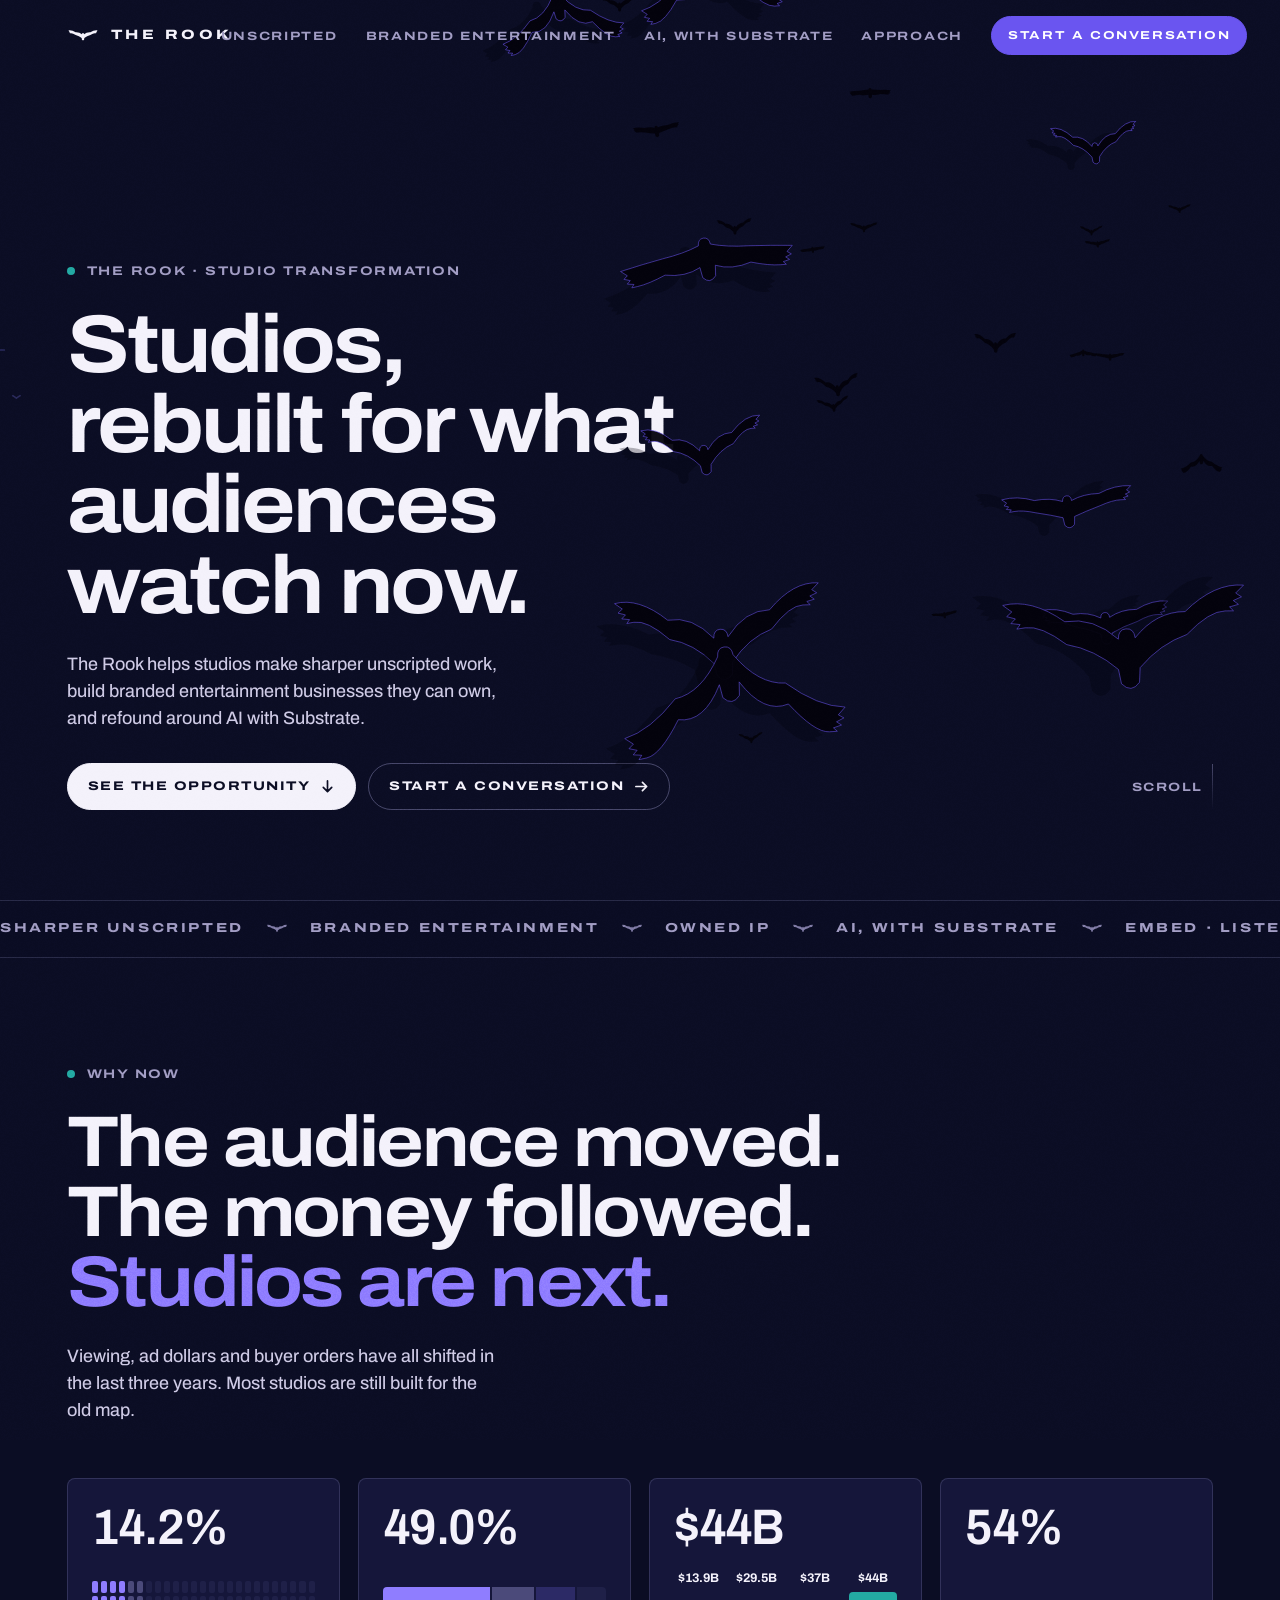
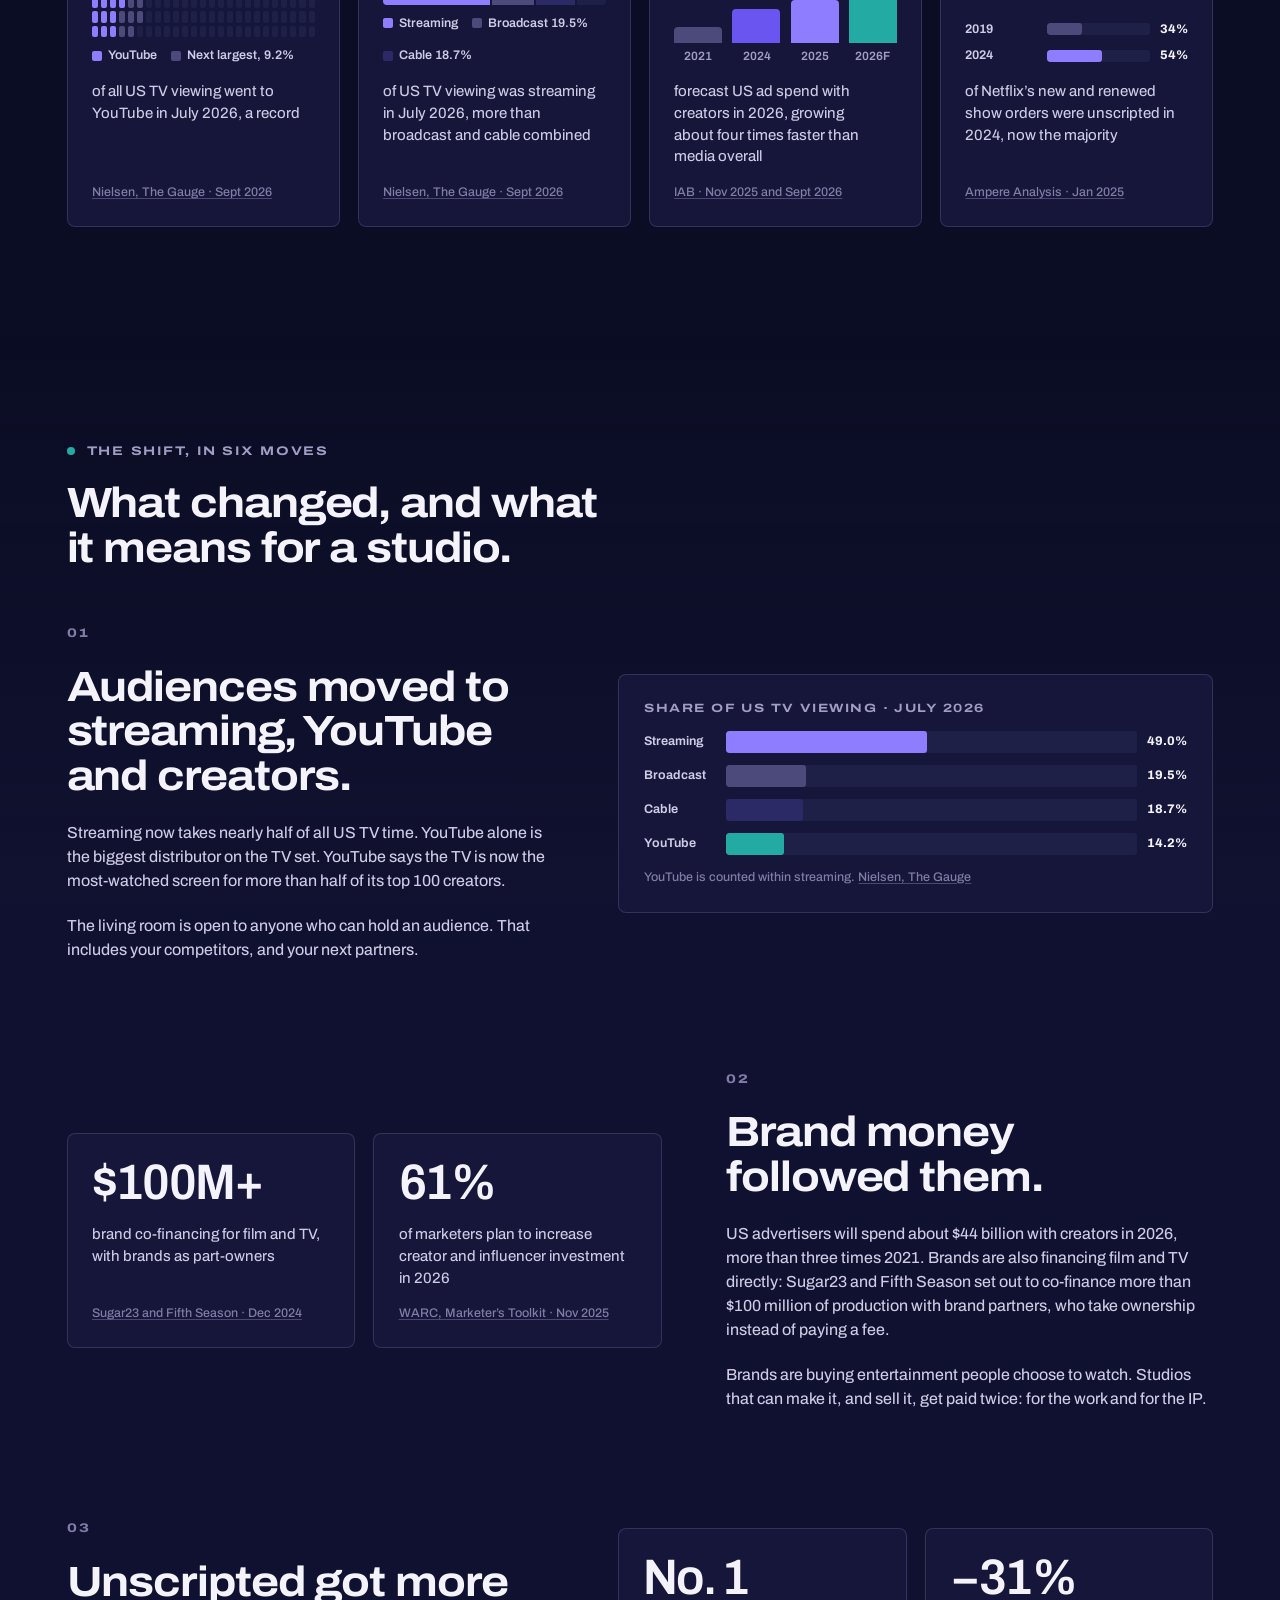
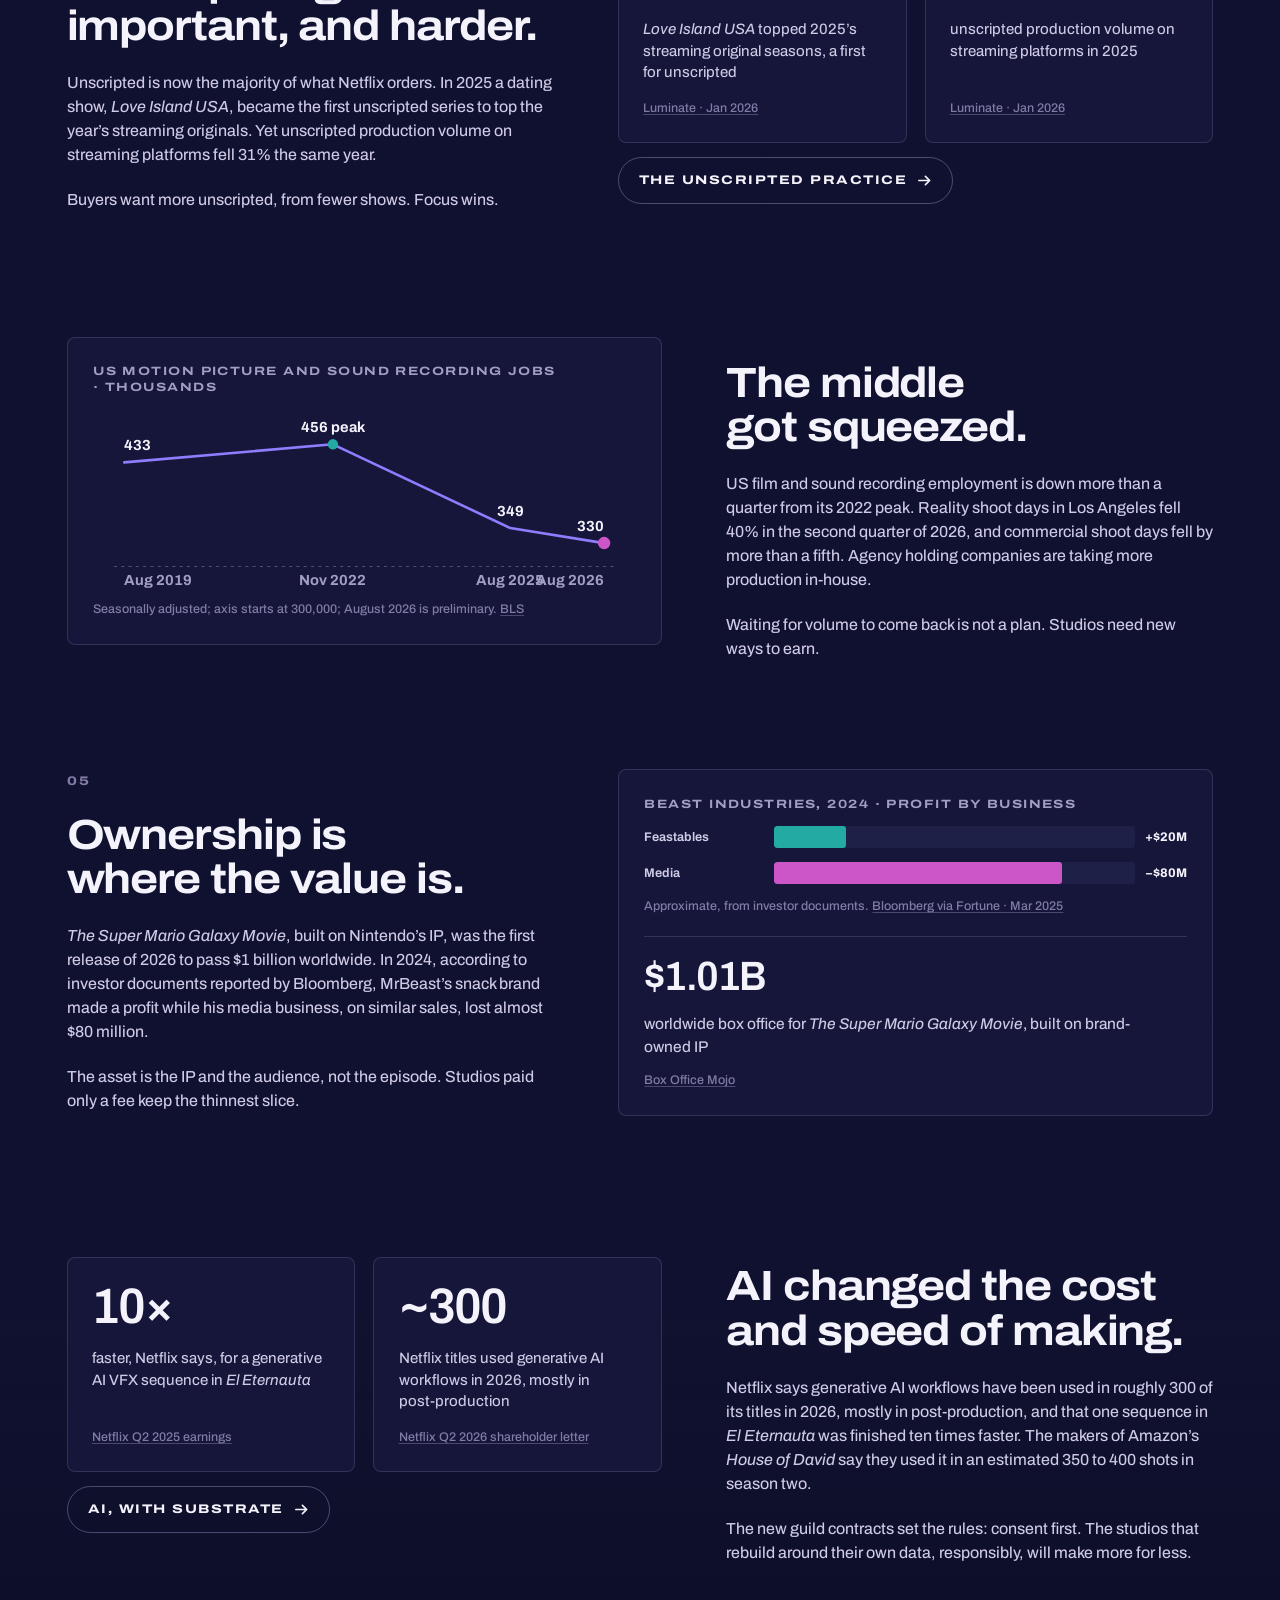
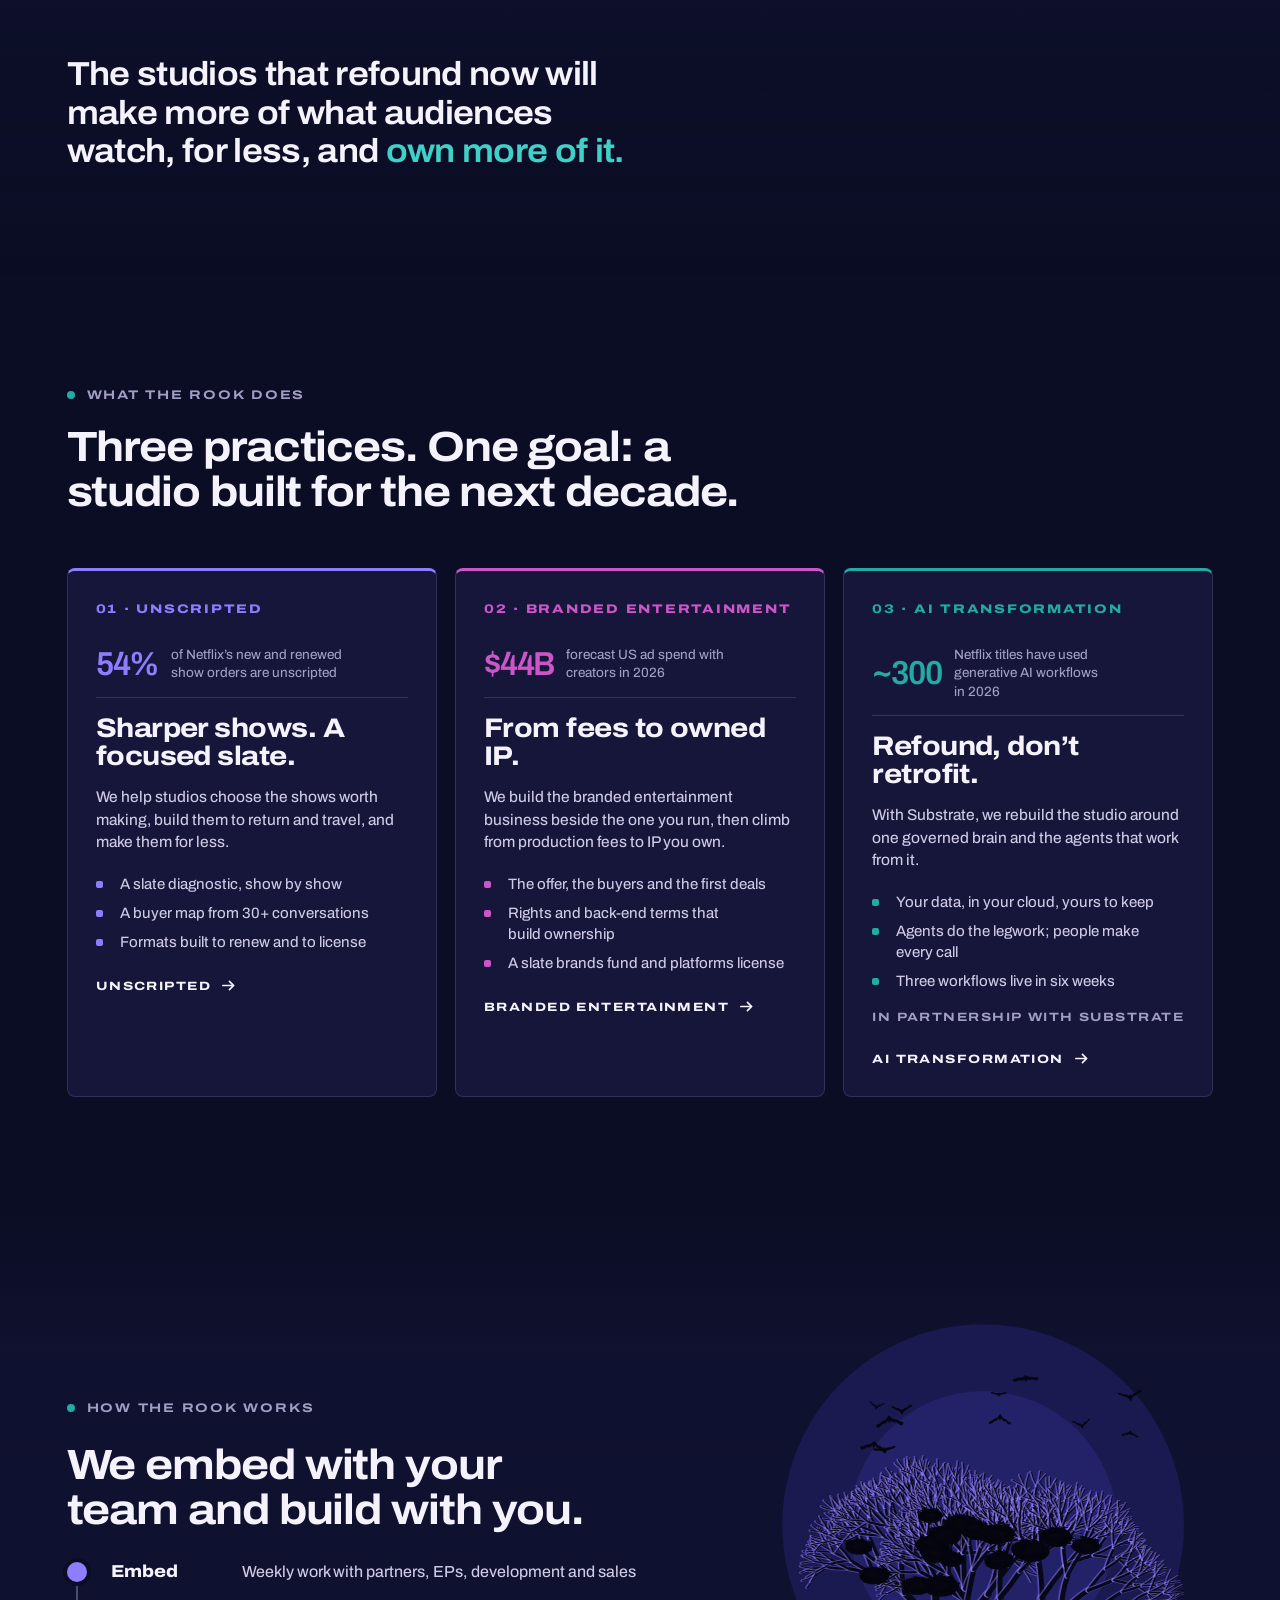
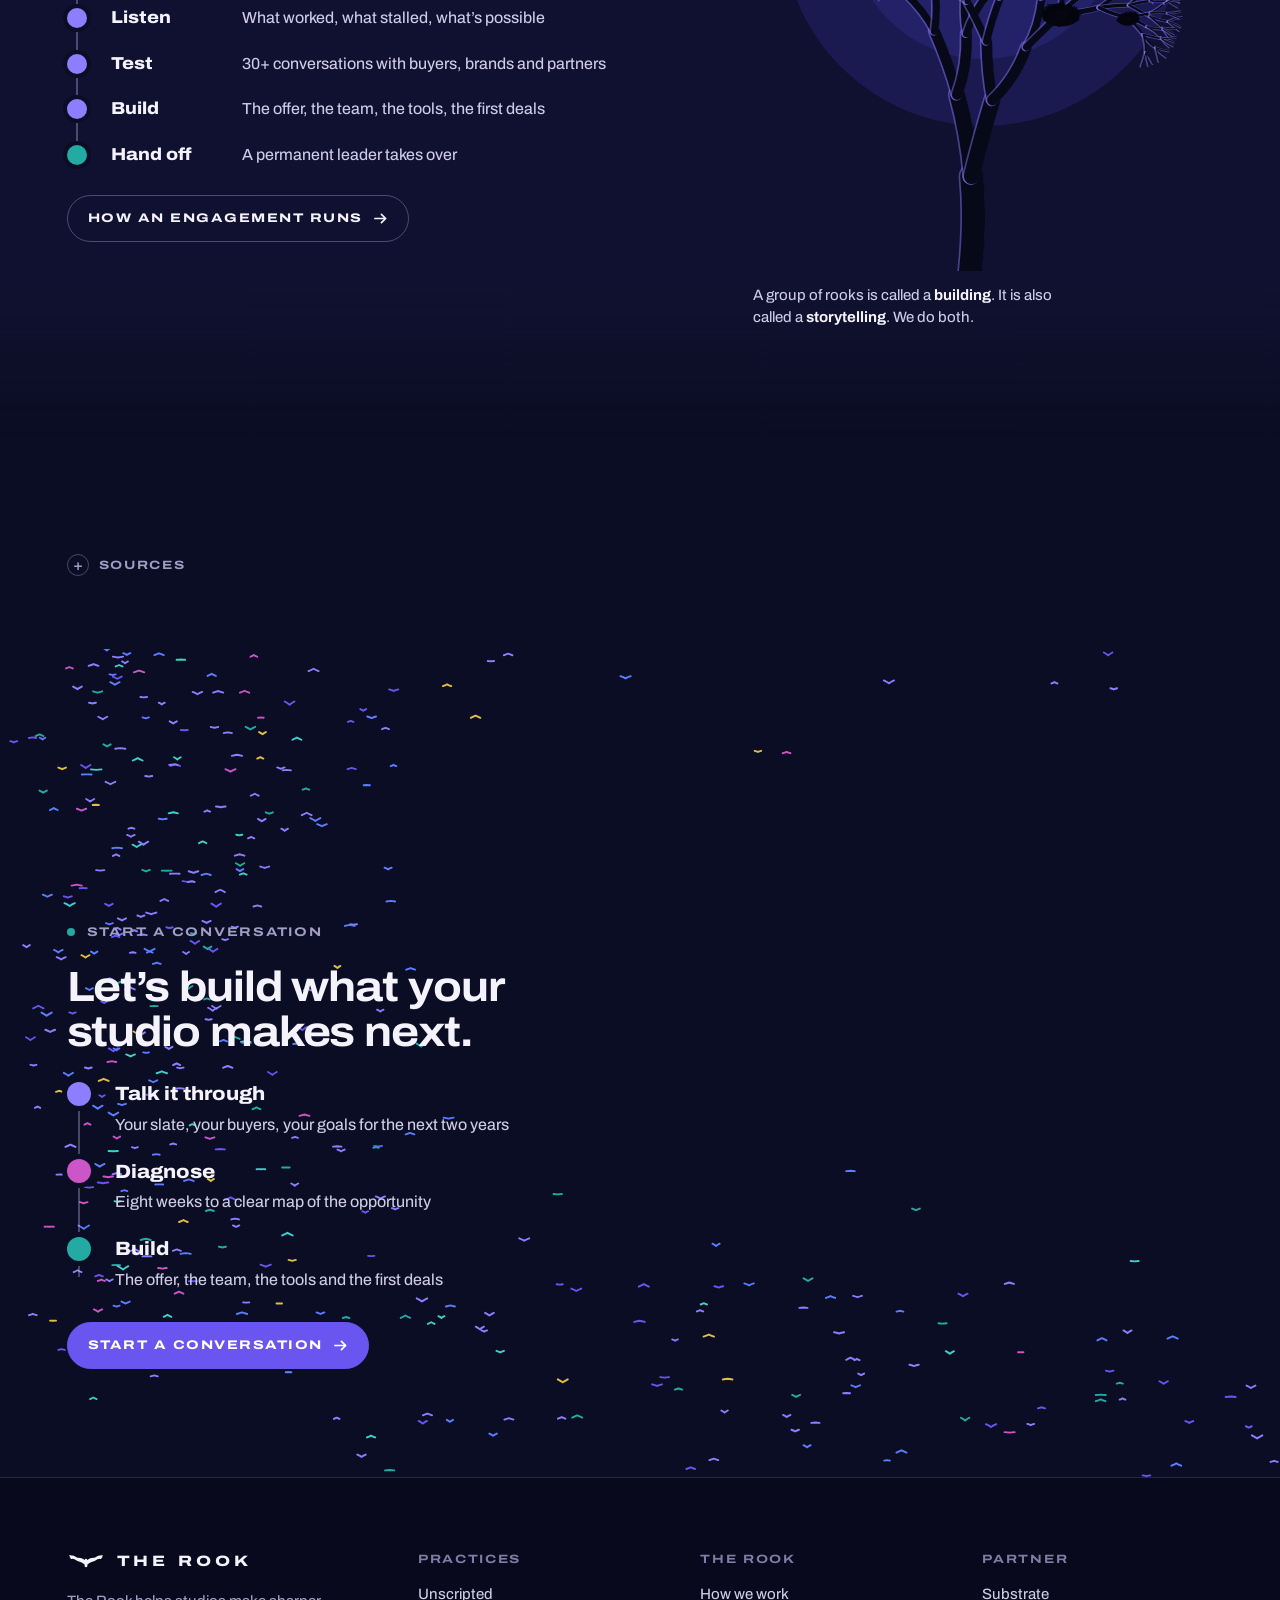
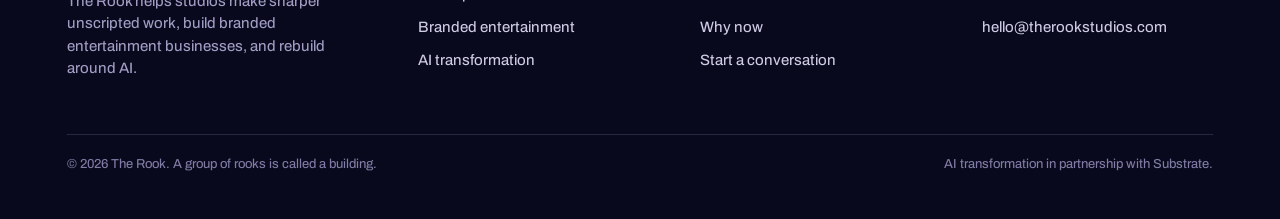
==== commit 115918a9: "Apply fact-check corrections, add practice stats, social card and touch icon Co-Authored-By: Claude " ====
--- a/index.html
+++ b/index.html
@@ -10,9 +10,13 @@
 <meta property="og:site_name" content="The Rook">
 <meta property="og:title" content="The Rook · Studios, rebuilt for what audiences watch now">
 <meta property="og:description" content="The Rook helps studios make sharper unscripted work, build branded entertainment businesses they can own, and refound around AI with Substrate.">
-<meta name="twitter:card" content="summary">
+<meta property="og:image" content="assets/img/og.png">
+<meta property="og:image:width" content="1200">
+<meta property="og:image:height" content="630">
+<meta name="twitter:card" content="summary_large_image">
 
 <link rel="icon" href="assets/img/favicon.svg" type="image/svg+xml">
+<link rel="apple-touch-icon" href="assets/img/apple-touch-icon.png">
 <link rel="preload" href="assets/fonts/archivo-variable.woff2" as="font" type="font/woff2" crossorigin>
 <link rel="stylesheet" href="assets/css/rook.css">
 <script>document.documentElement.classList.add('js')</script>
@@ -239,6 +243,7 @@
     <div class="practices">
       <a class="practice panel rev" href="unscripted.html" style="--c:var(--violet-2)">
         <span class="no">01 · Unscripted</span>
+        <p class="pstat"><b>54%</b><span>of Netflix’s new and renewed show orders are unscripted</span></p>
         <h3>Sharper shows. A focused slate.</h3>
         <p>We help studios choose the shows worth making, build them to return and travel, and make them for less.</p>
         <ul><li>A slate diagnostic, show by show</li><li>A buyer map from 30+ conversations</li><li>Formats built to renew and to license</li></ul>
@@ -246,6 +251,7 @@
       </a>
       <a class="practice panel rev" href="branded-entertainment.html" style="--c:var(--magenta)">
         <span class="no">02 · Branded entertainment</span>
+        <p class="pstat"><b>$44B</b><span>forecast US ad spend with creators in 2026</span></p>
         <h3>From fees to owned IP.</h3>
         <p>We build the branded entertainment business beside the one you run, then climb from production fees to IP you own.</p>
         <ul><li>The offer, the buyers and the first deals</li><li>Rights and back-end terms that build ownership</li><li>A slate brands fund and platforms license</li></ul>
@@ -253,6 +259,7 @@
       </a>
       <a class="practice panel rev" href="ai.html" style="--c:var(--teal)">
         <span class="no">03 · AI transformation</span>
+        <p class="pstat"><b>~300</b><span>Netflix titles have used generative AI workflows in 2026</span></p>
         <h3>Refound, don’t retrofit.</h3>
         <p>With Substrate, we rebuild the studio around one governed brain and the agents that work from it.</p>
         <ul><li>Your data, in your cloud, yours to keep</li><li>Agents do the legwork; people make every call</li><li>Three workflows live in six weeks</li></ul>
--- a/assets/css/rook.css
+++ b/assets/css/rook.css
@@ -235,6 +235,9 @@
 .practice .more{display:inline-flex;align-items:center;gap:10px;margin-top:8px;font-size:12px;font-weight:750;font-stretch:125%;letter-spacing:.12em;text-transform:uppercase;color:var(--text)}
 .practice .more svg{width:15px;height:15px;transition:transform .3s var(--ease)}
 .practice:hover .more svg{transform:translateX(4px)}
+.practice .pstat{display:grid;grid-template-columns:auto minmax(0,1fr);gap:12px;align-items:center;padding:12px 0 14px;border-bottom:1px solid var(--line)}
+.practice .pstat b{font-size:clamp(30px,2.6vw,42px);font-weight:620;font-stretch:94%;letter-spacing:-.035em;line-height:1;color:var(--c)}
+.practice .pstat span{font-size:13.5px;line-height:1.35;color:var(--muted);max-width:24ch}
 .practice .partner{font-size:12px;font-weight:700;font-stretch:125%;letter-spacing:.12em;text-transform:uppercase;color:var(--muted)}
 
 /* ---------- cards & lists */
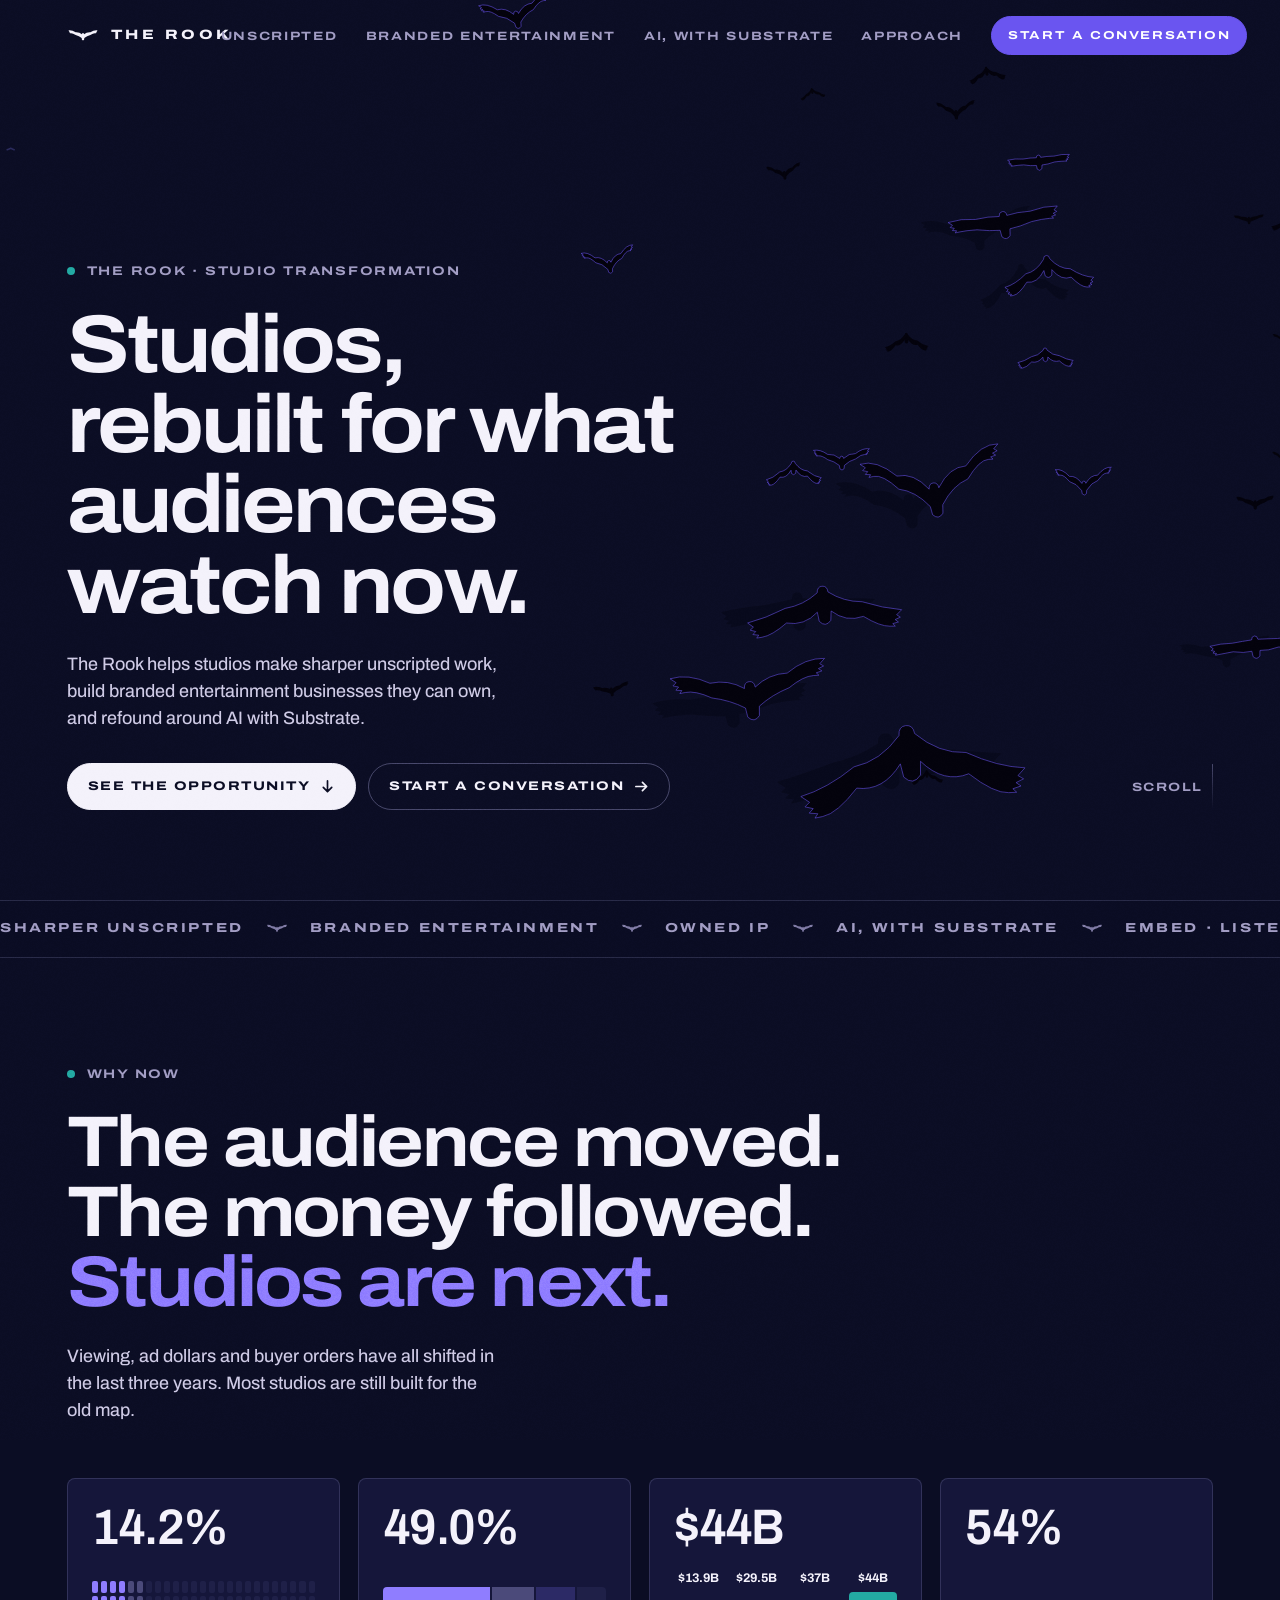
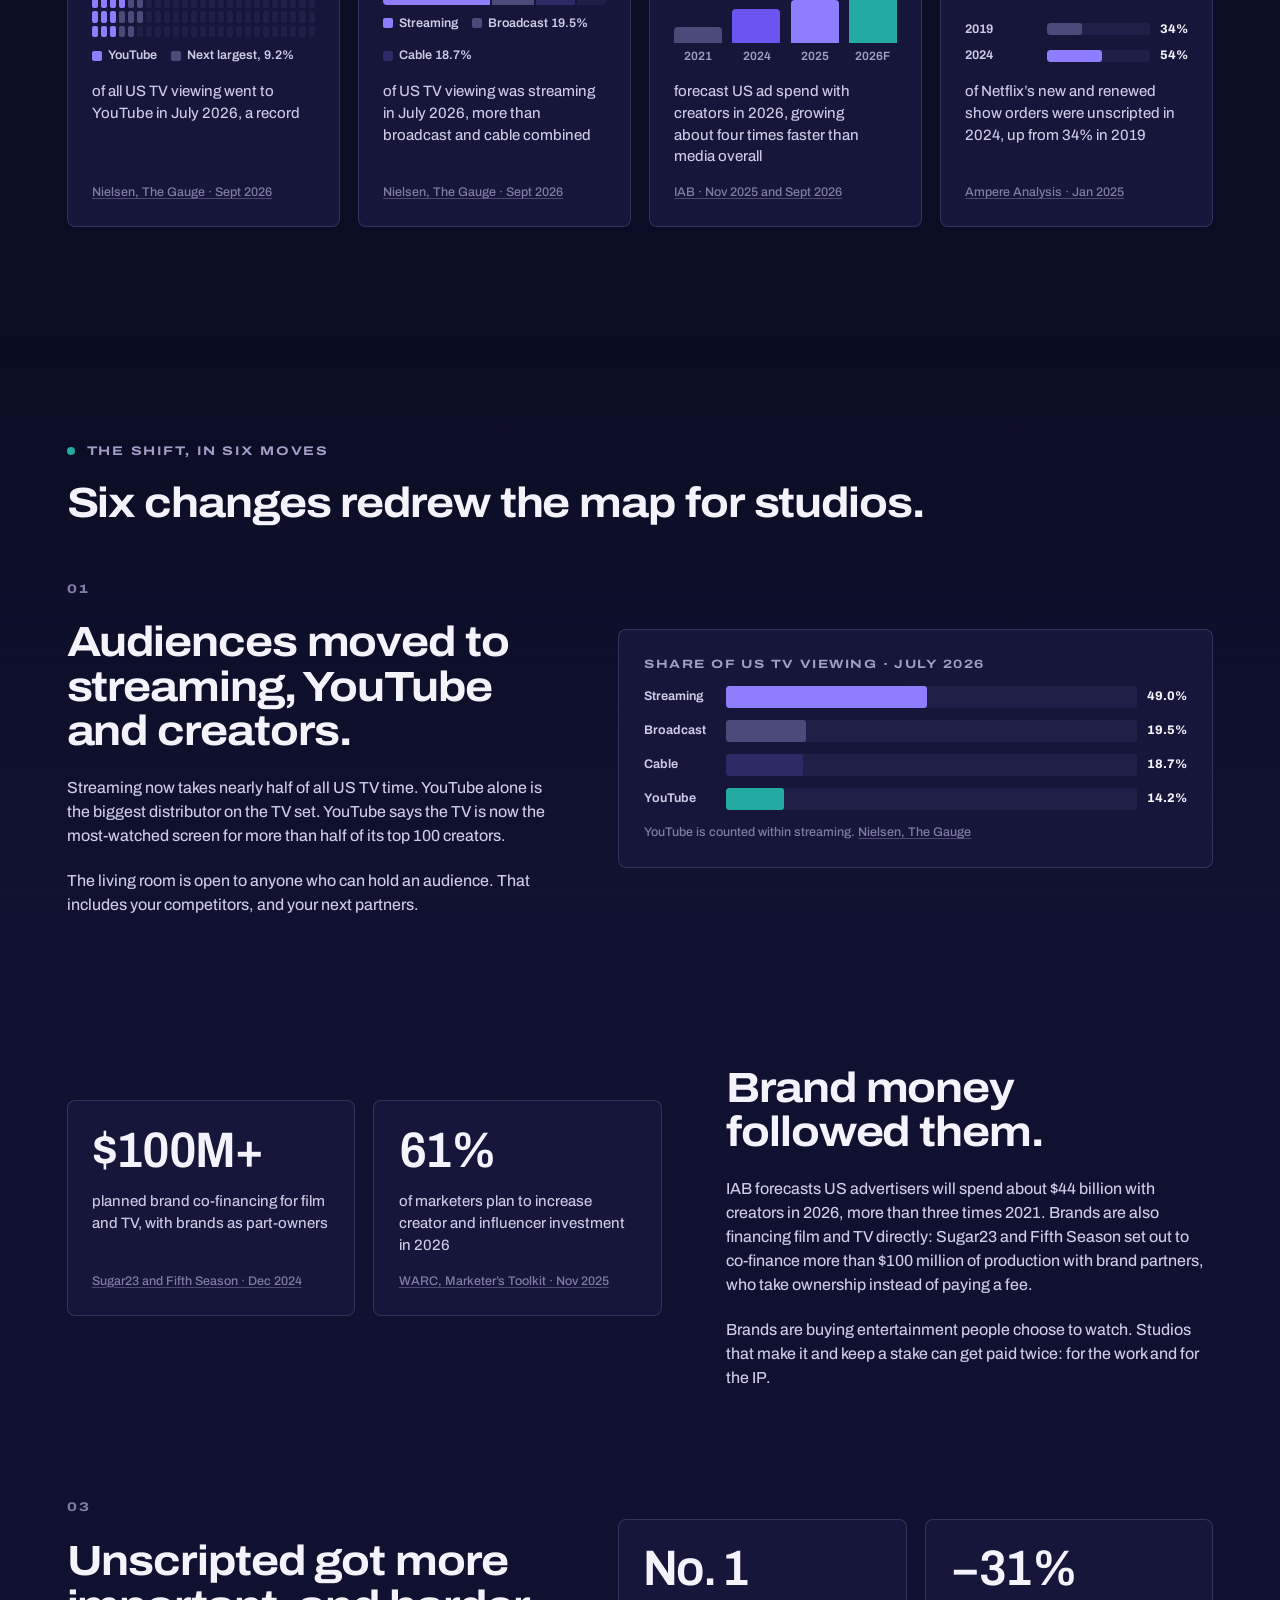
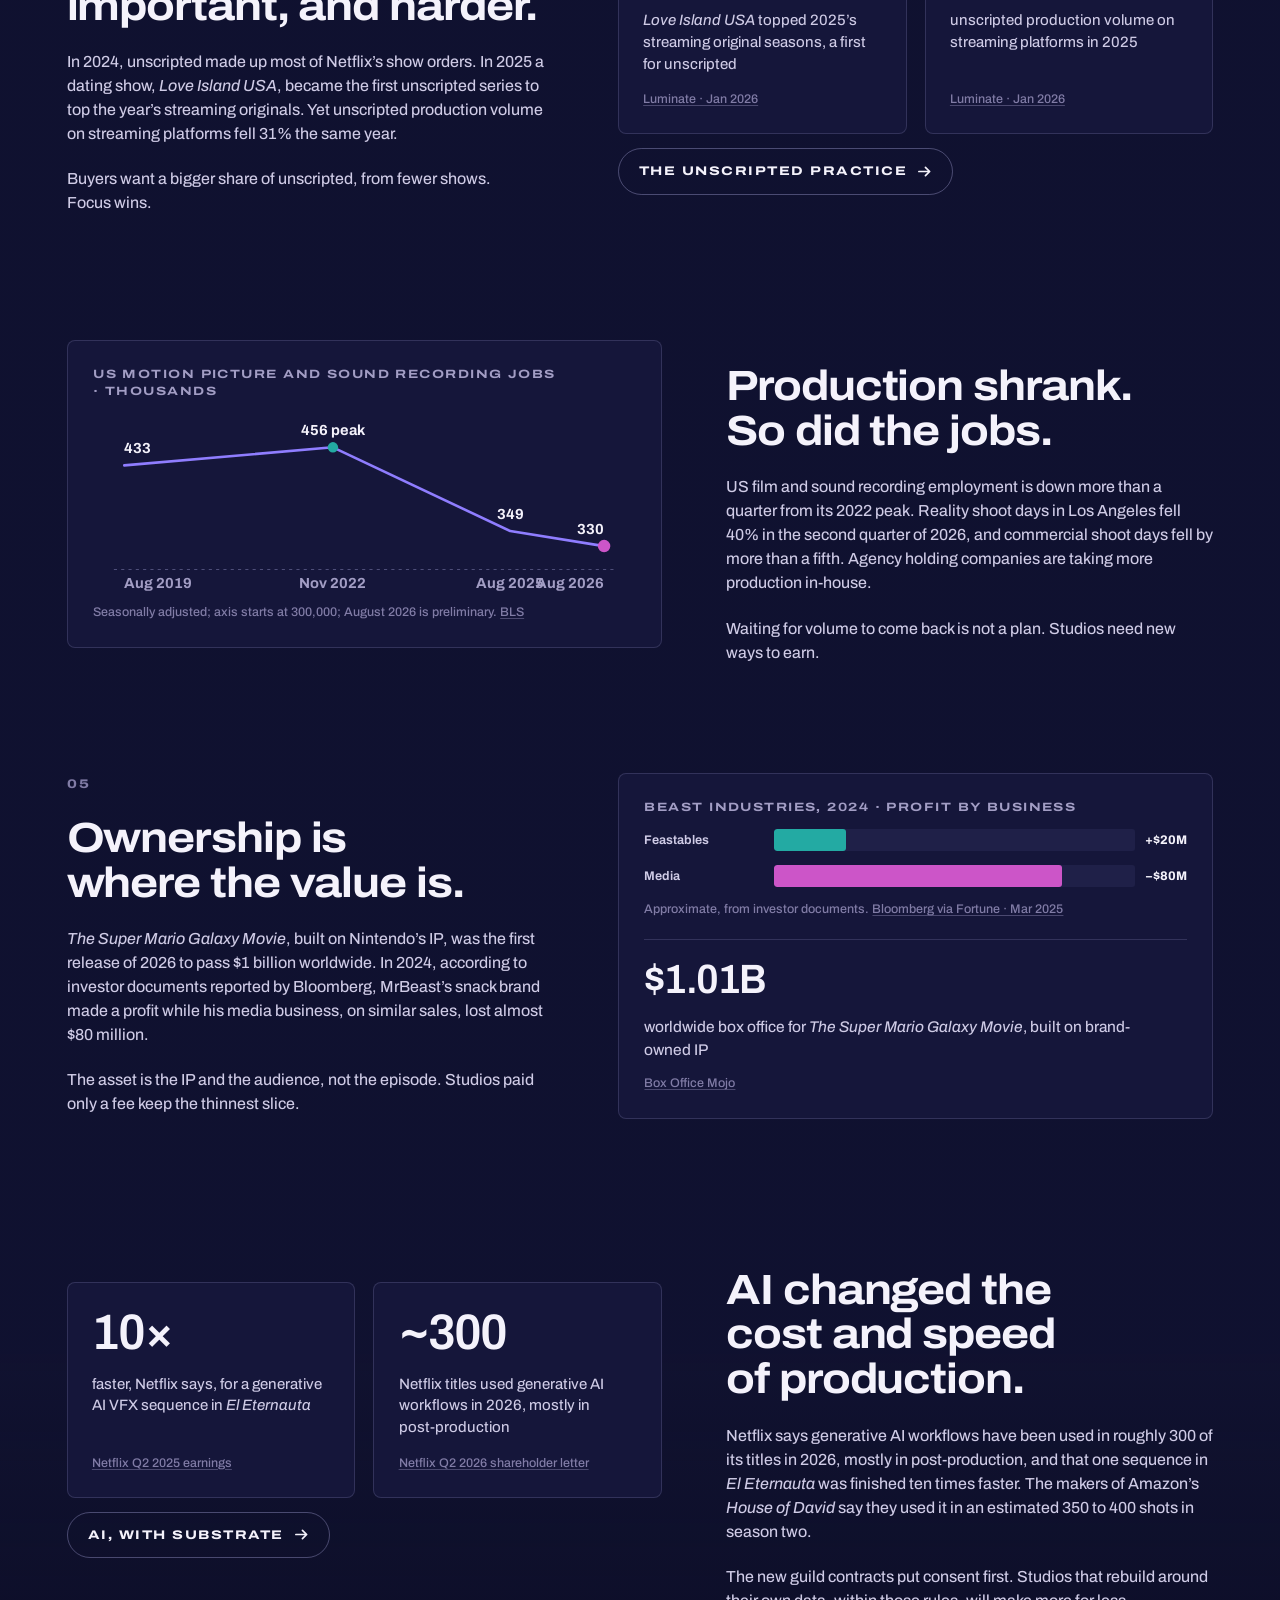
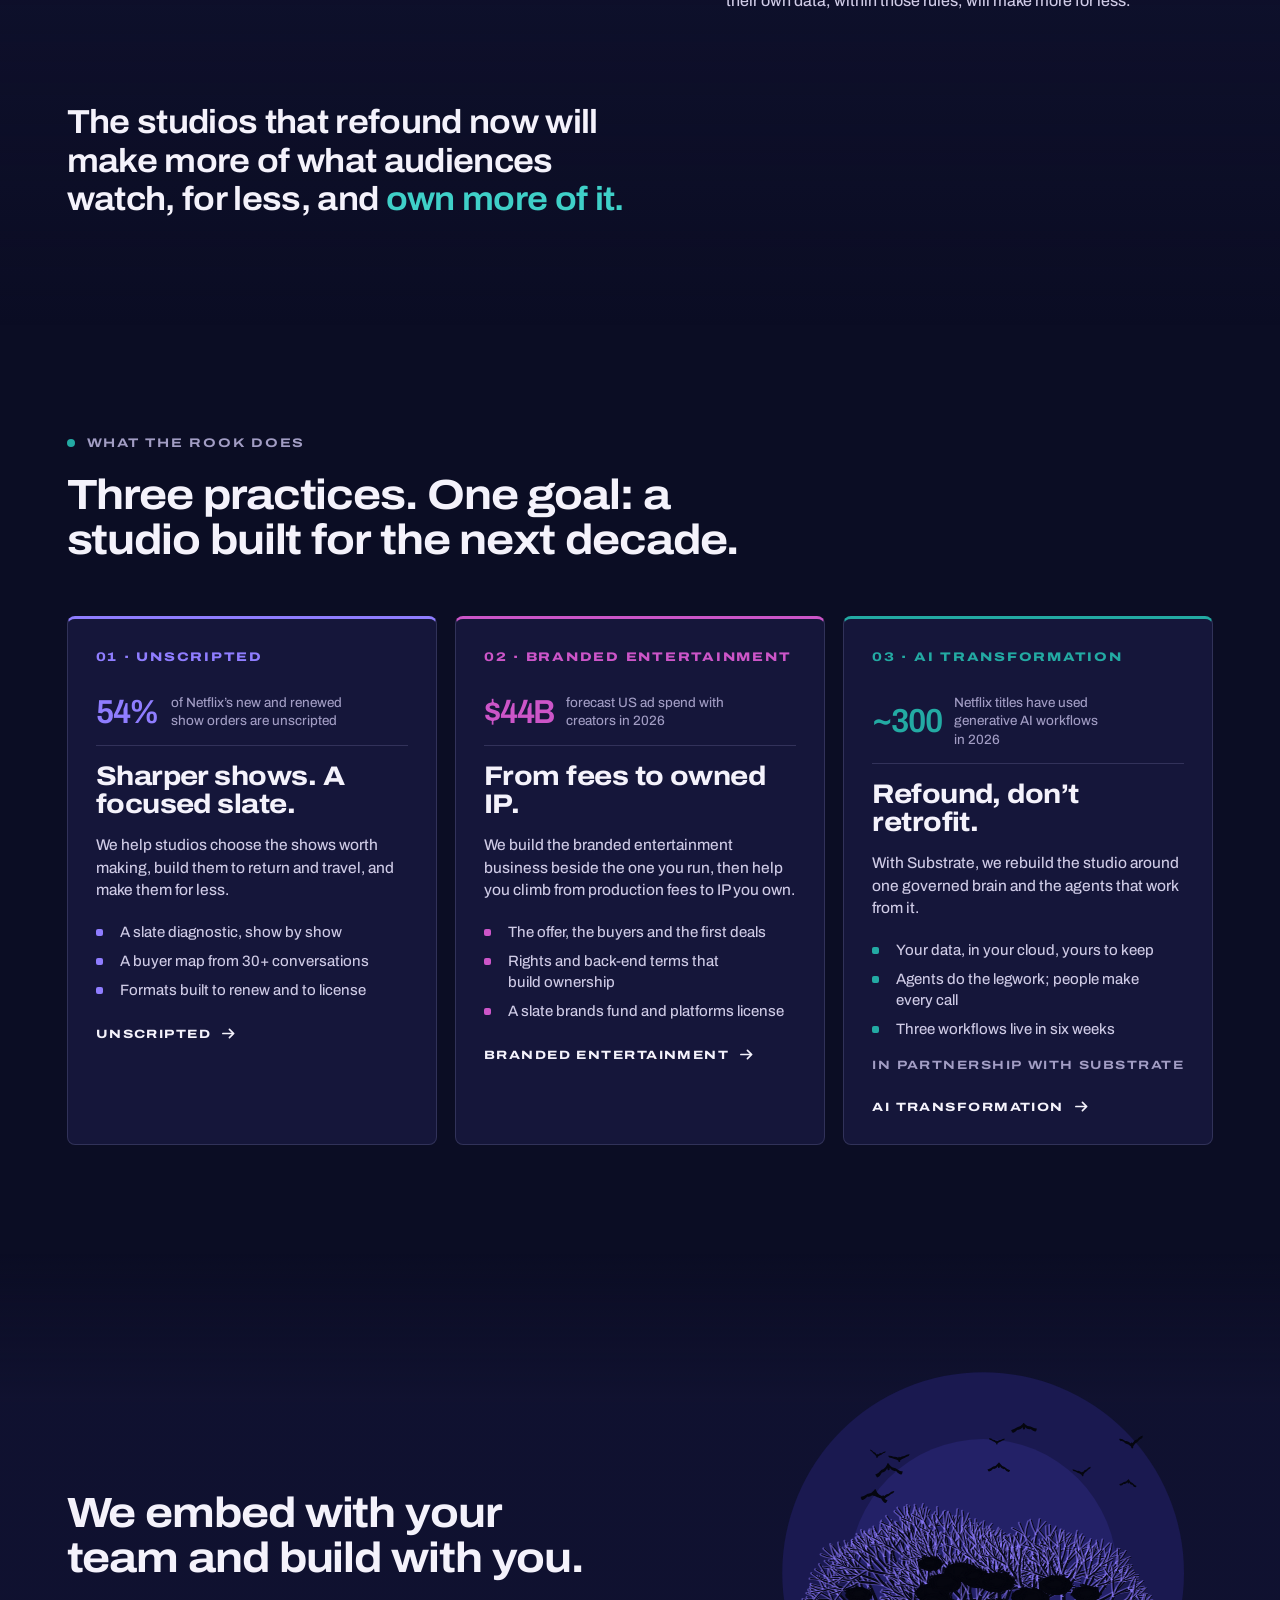
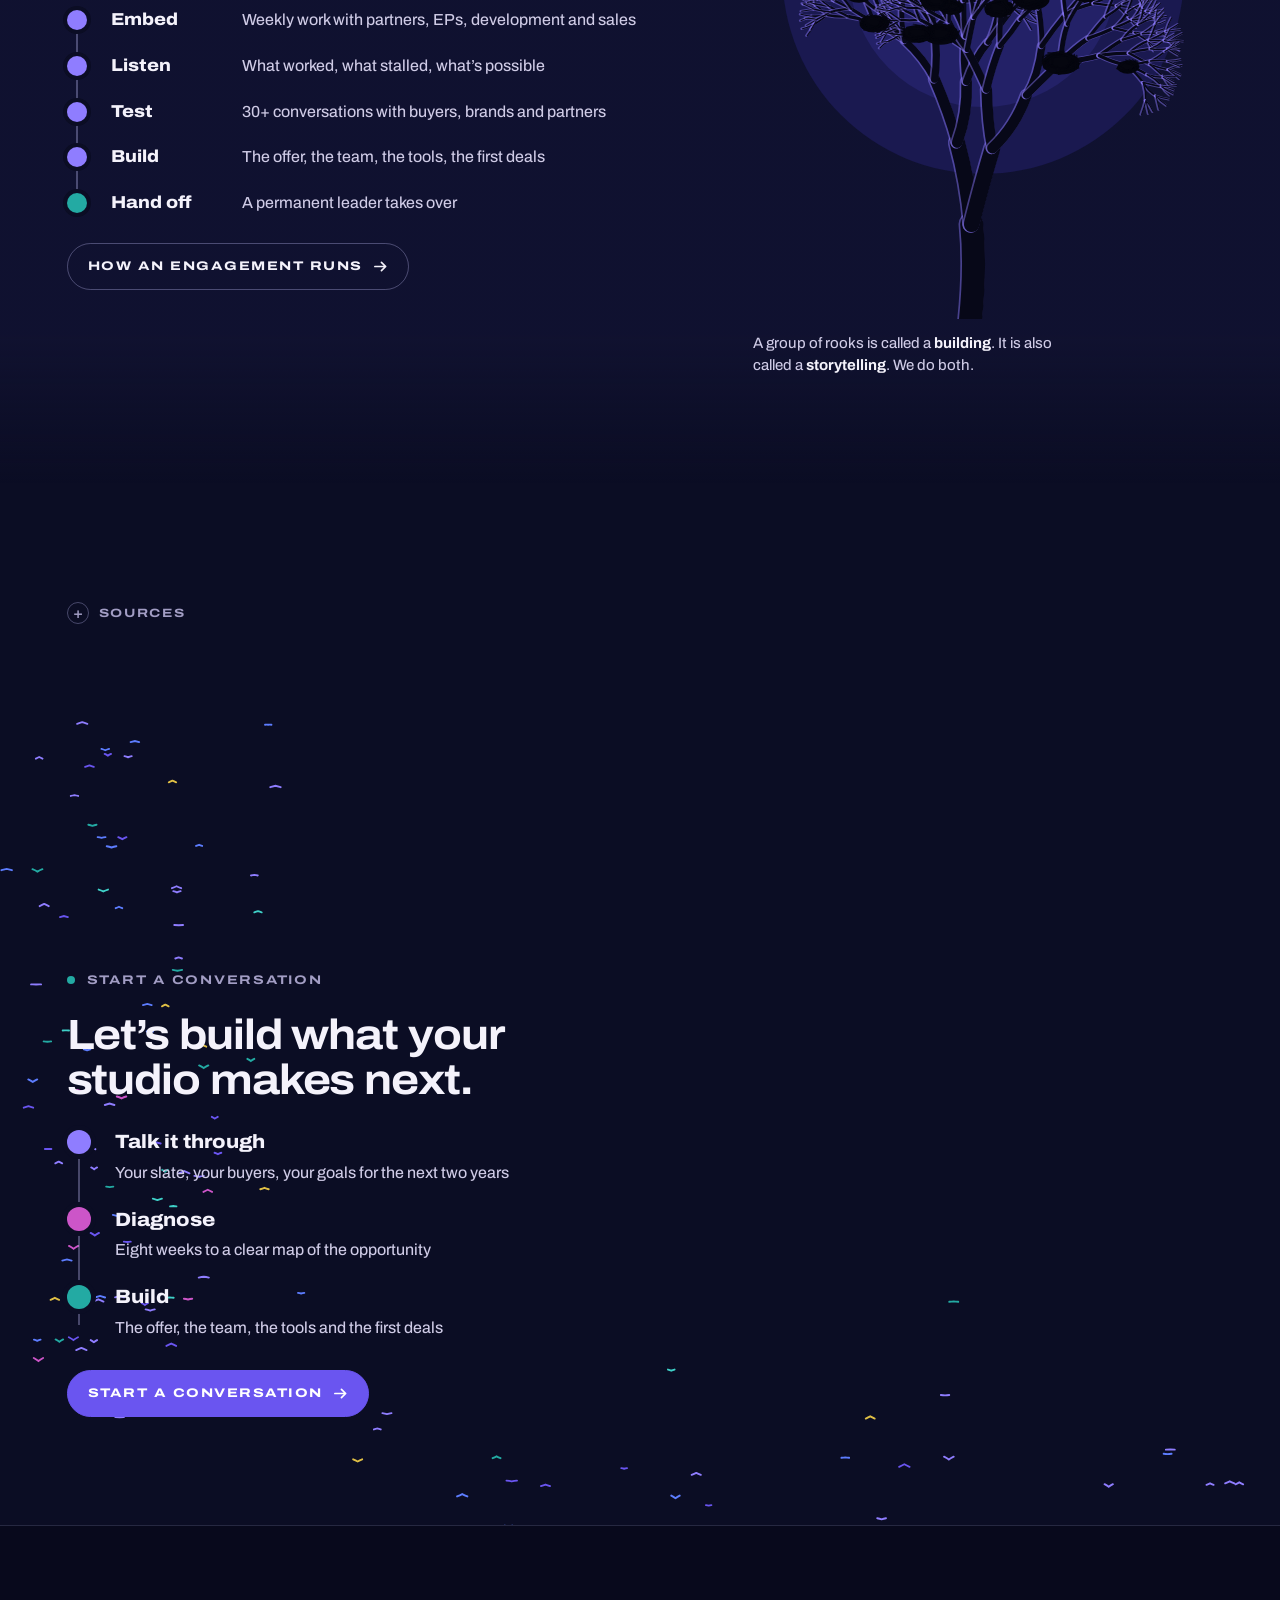
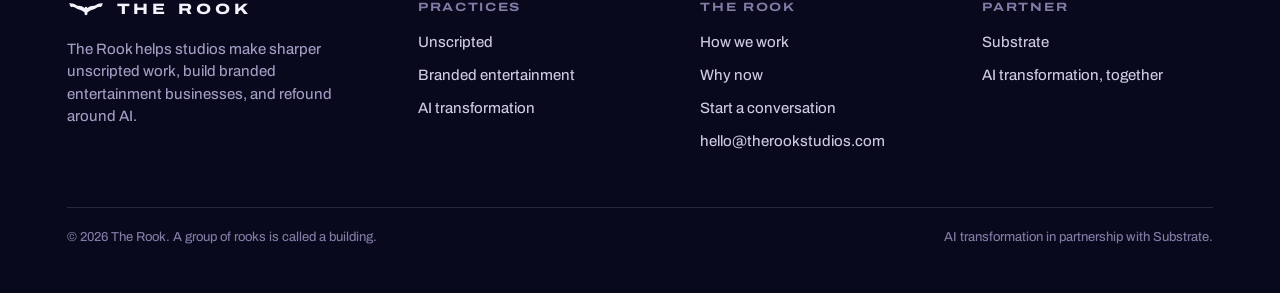
==== commit e9b86a6c: "Copy edit: tighten claims, sharpen headlines, fix grammar and consistency Co-Authored-By: Claude Opu" ====
--- a/index.html
+++ b/index.html
@@ -107,7 +107,7 @@
           <div class="m"><span>2019</span><span class="tr"><i style="--w:34%;--c:#4b4a7a"></i></span><b>34%</b></div>
           <div class="m"><span>2024</span><span class="tr"><i style="--w:54%;--dd:.75s"></i></span><b>54%</b></div>
         </div>
-        <p class="body">of Netflix’s new and renewed show orders were unscripted in 2024, now the majority</p>
+        <p class="body">of Netflix’s new and renewed show orders were unscripted in 2024, up from 34% in 2019</p>
         <p class="src"><a href="#src-3">Ampere Analysis · Jan 2025</a></p>
       </article>
     </div>
@@ -118,7 +118,7 @@
   <div class="wrap">
     <div class="head">
       <p class="eyebrow rev">The shift, in six moves</p>
-      <h2 class="title wide rev" id="moves-h">What changed, and what it means for a studio.</h2>
+      <h2 class="title wide rev" id="moves-h">Six changes redrew the map for studios.</h2>
     </div>
     <div class="chapters">
 
@@ -145,12 +145,12 @@
         <div class="ch-copy">
           <p class="ch-num rev">02</p>
           <h3 class="title rev">Brand money followed them.</h3>
-          <p class="body rev">US advertisers will spend about $44 billion with creators in 2026, more than three times 2021. Brands are also financing film and TV directly: Sugar23 and Fifth Season set out to co-finance more than $100 million of production with brand partners, who take ownership instead of paying a fee.</p>
-          <p class="body rev">Brands are buying entertainment people choose to watch. Studios that can make it, and sell it, get paid twice: for the work and for the IP.</p>
+          <p class="body rev">IAB forecasts US advertisers will spend about $44 billion with creators in 2026, more than three times 2021. Brands are also financing film and TV directly: Sugar23 and Fifth Season set out to co-finance more than $100 million of production with brand partners, who take ownership instead of paying a fee.</p>
+          <p class="body rev">Brands are buying entertainment people choose to watch. Studios that make it and keep a stake can get paid twice: for the work and for the IP.</p>
         </div>
         <div class="ch-viz">
           <div class="stats two">
-            <article class="stat panel noviz rev"><div class="big nums">$100M+</div><p class="body">brand co-financing for film and TV, with brands as part-owners</p><p class="src"><a href="#src-4">Sugar23 and Fifth Season · Dec 2024</a></p></article>
+            <article class="stat panel noviz rev"><div class="big nums">$100M+</div><p class="body">planned brand co-financing for film and TV, with brands as part-owners</p><p class="src"><a href="#src-4">Sugar23 and Fifth Season · Dec 2024</a></p></article>
             <article class="stat panel noviz rev"><div class="big nums" data-count="61" data-suf="%">61%</div><p class="body">of marketers plan to increase creator and influencer investment in 2026</p><p class="src"><a href="#src-5">WARC, Marketer’s Toolkit · Nov 2025</a></p></article>
           </div>
         </div>
@@ -160,8 +160,8 @@
         <div class="ch-copy">
           <p class="ch-num rev">03</p>
           <h3 class="title rev">Unscripted got more important, and harder.</h3>
-          <p class="body rev">Unscripted is now the majority of what Netflix orders. In 2025 a dating show, <cite>Love Island USA</cite>, became the first unscripted series to top the year’s streaming originals. Yet unscripted production volume on streaming platforms fell 31% the same year.</p>
-          <p class="body rev">Buyers want more unscripted, from fewer shows. Focus wins.</p>
+          <p class="body rev">In 2024, unscripted made up most of Netflix’s show orders. In 2025 a dating show, <cite>Love Island USA</cite>, became the first unscripted series to top the year’s streaming originals. Yet unscripted production volume on streaming platforms fell 31% the same year.</p>
+          <p class="body rev">Buyers want a bigger share of unscripted, from fewer shows. Focus wins.</p>
         </div>
         <div class="ch-viz">
           <div class="stats two">
@@ -175,7 +175,7 @@
       <article class="chapter" data-pass="small">
         <div class="ch-copy">
           <p class="ch-num rev">04</p>
-          <h3 class="title rev">The middle got squeezed.</h3>
+          <h3 class="title rev">Production shrank. So did the jobs.</h3>
           <p class="body rev">US film and sound recording employment is down more than a quarter from its 2022 peak. Reality shoot days in Los Angeles fell 40% in the second quarter of 2026, and commercial shoot days fell by more than a fifth. Agency holding companies are taking more production in-house.</p>
           <p class="body rev">Waiting for volume to come back is not a plan. Studios need new ways to earn.</p>
         </div>
@@ -216,9 +216,9 @@
       <article class="chapter" data-pass="small">
         <div class="ch-copy">
           <p class="ch-num rev">06</p>
-          <h3 class="title rev">AI changed the cost and speed of making.</h3>
+          <h3 class="title rev">AI changed the cost and speed of production.</h3>
           <p class="body rev">Netflix says generative AI workflows have been used in roughly 300 of its titles in 2026, mostly in post-production, and that one sequence in <cite>El Eternauta</cite> was finished ten times faster. The makers of Amazon’s <cite>House of David</cite> say they used it in an estimated 350 to 400 shots in season two.</p>
-          <p class="body rev">The new guild contracts set the rules: consent first. The studios that rebuild around their own data, responsibly, will make more for less.</p>
+          <p class="body rev">The new guild contracts put consent first. Studios that rebuild around their own data, within those rules, will make more for less.</p>
         </div>
         <div class="ch-viz">
           <div class="stats two">
@@ -253,7 +253,7 @@
         <span class="no">02 · Branded entertainment</span>
         <p class="pstat"><b>$44B</b><span>forecast US ad spend with creators in 2026</span></p>
         <h3>From fees to owned IP.</h3>
-        <p>We build the branded entertainment business beside the one you run, then climb from production fees to IP you own.</p>
+        <p>We build the branded entertainment business beside the one you run, then help you climb from production fees to IP you own.</p>
         <ul><li>The offer, the buyers and the first deals</li><li>Rights and back-end terms that build ownership</li><li>A slate brands fund and platforms license</li></ul>
         <span class="more">Branded entertainment <svg aria-hidden="true"><use href="#arrow"/></svg></span>
       </a>
@@ -333,7 +333,7 @@
     <div class="foot-grid">
       <div>
         <a class="brand" href="index.html" aria-label="The Rook, home"><svg viewBox="0 0 24 9.6" aria-hidden="true"><use href="#bird"/></svg><span>The Rook</span></a>
-        <p>The Rook helps studios make sharper unscripted work, build branded entertainment businesses, and rebuild around AI.</p>
+        <p>The Rook helps studios make sharper unscripted work, build branded entertainment businesses, and refound around AI.</p>
       </div>
       <div>
         <h4>Practices</h4>
@@ -349,13 +349,14 @@
           <li><a href="approach.html">How we work</a></li>
           <li><a href="index.html#shift">Why now</a></li>
           <li><a href="#contact">Start a conversation</a></li>
+          <li><a href="mailto:hello@therookstudios.com">hello@therookstudios.com</a></li>
         </ul>
       </div>
       <div>
         <h4>Partner</h4>
         <ul>
           <li><a href="ai.html#substrate">Substrate</a></li>
-          <li><a href="mailto:hello@therookstudios.com">hello@therookstudios.com</a></li>
+          <li><a href="ai.html">AI transformation, together</a></li>
         </ul>
       </div>
     </div>
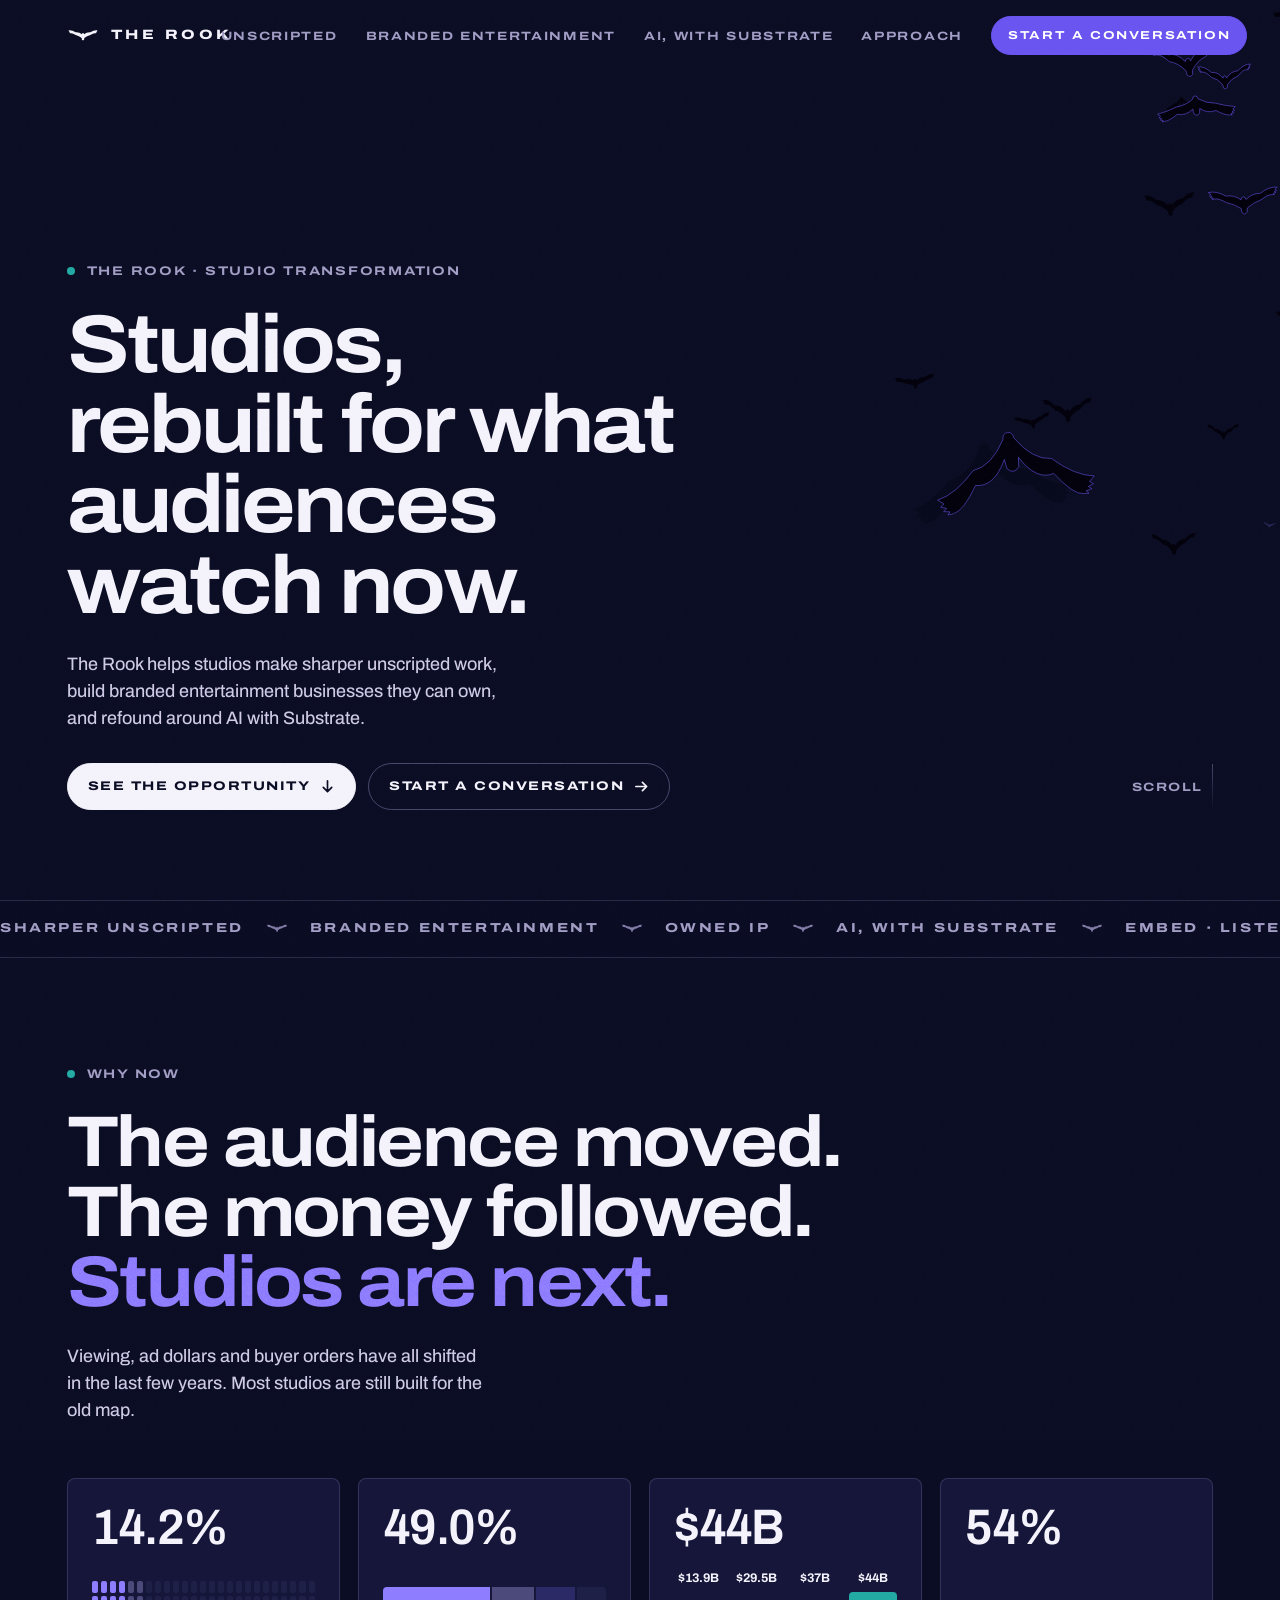
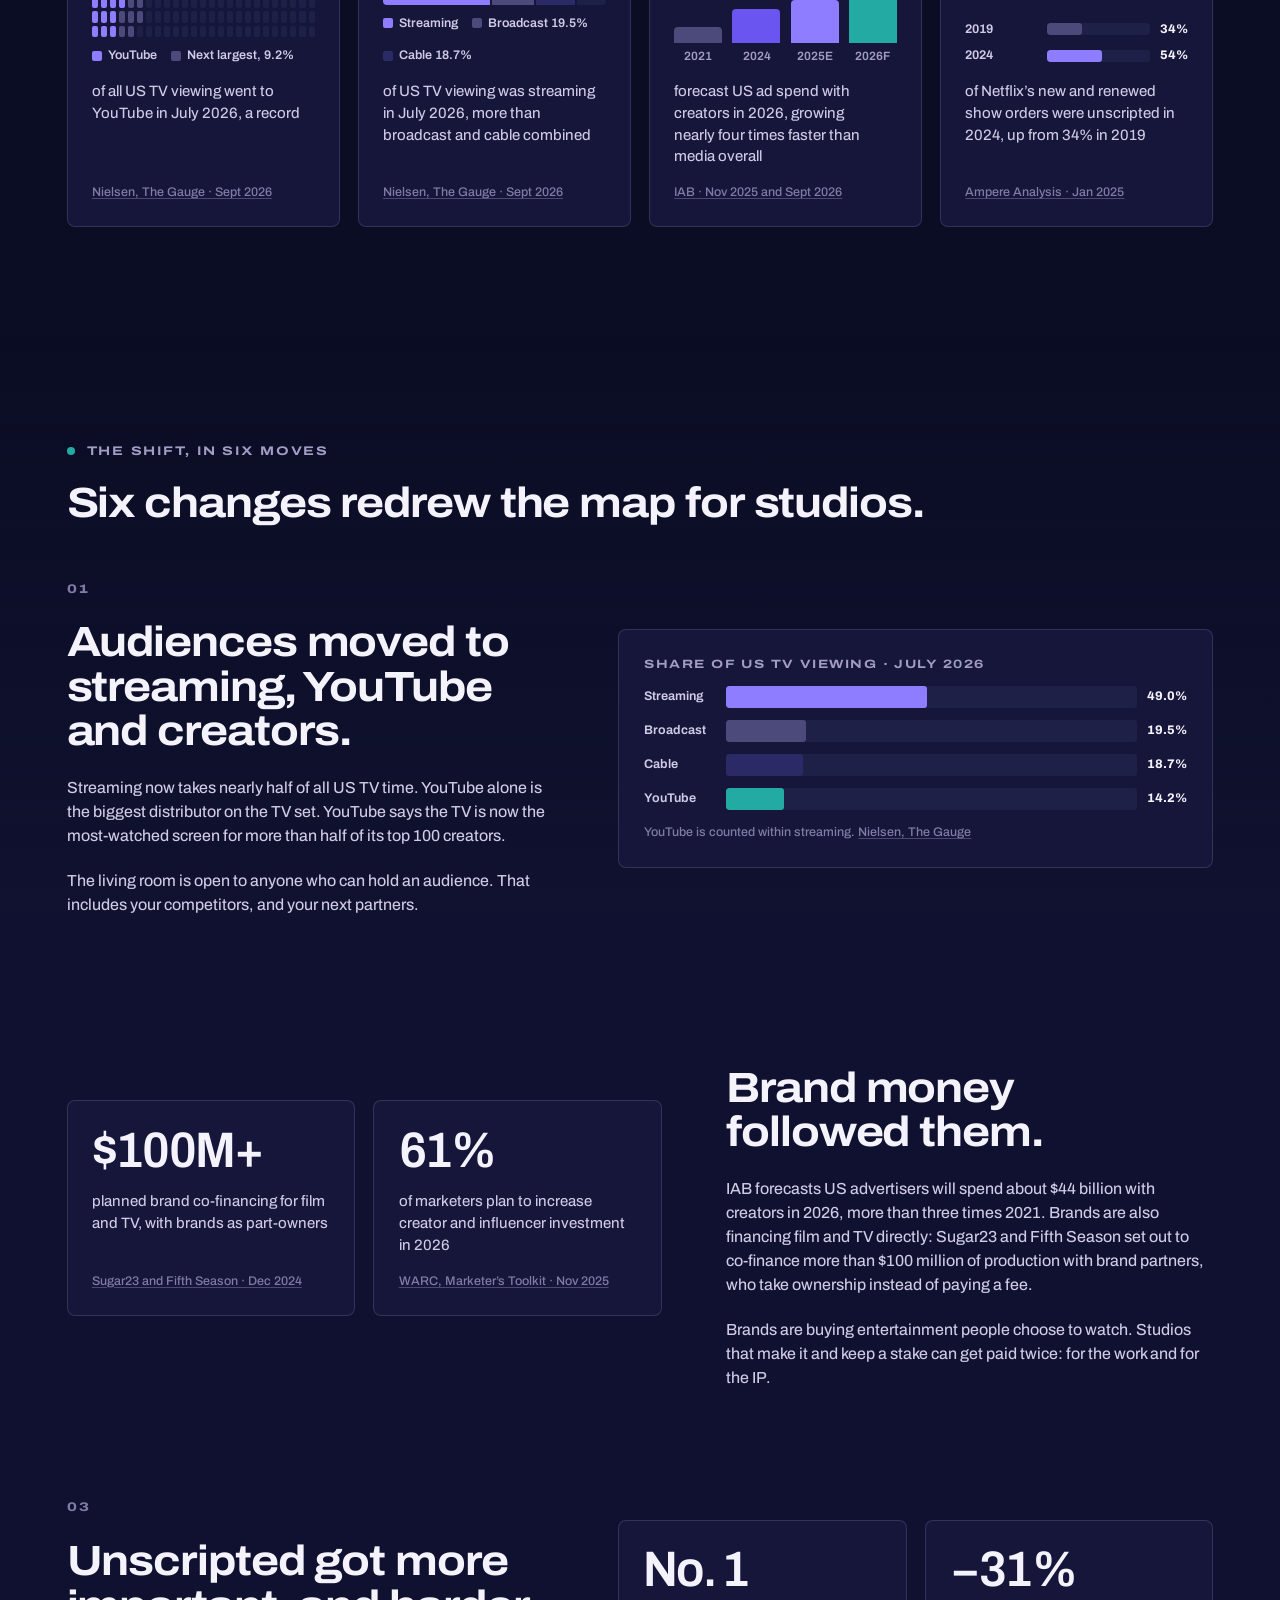
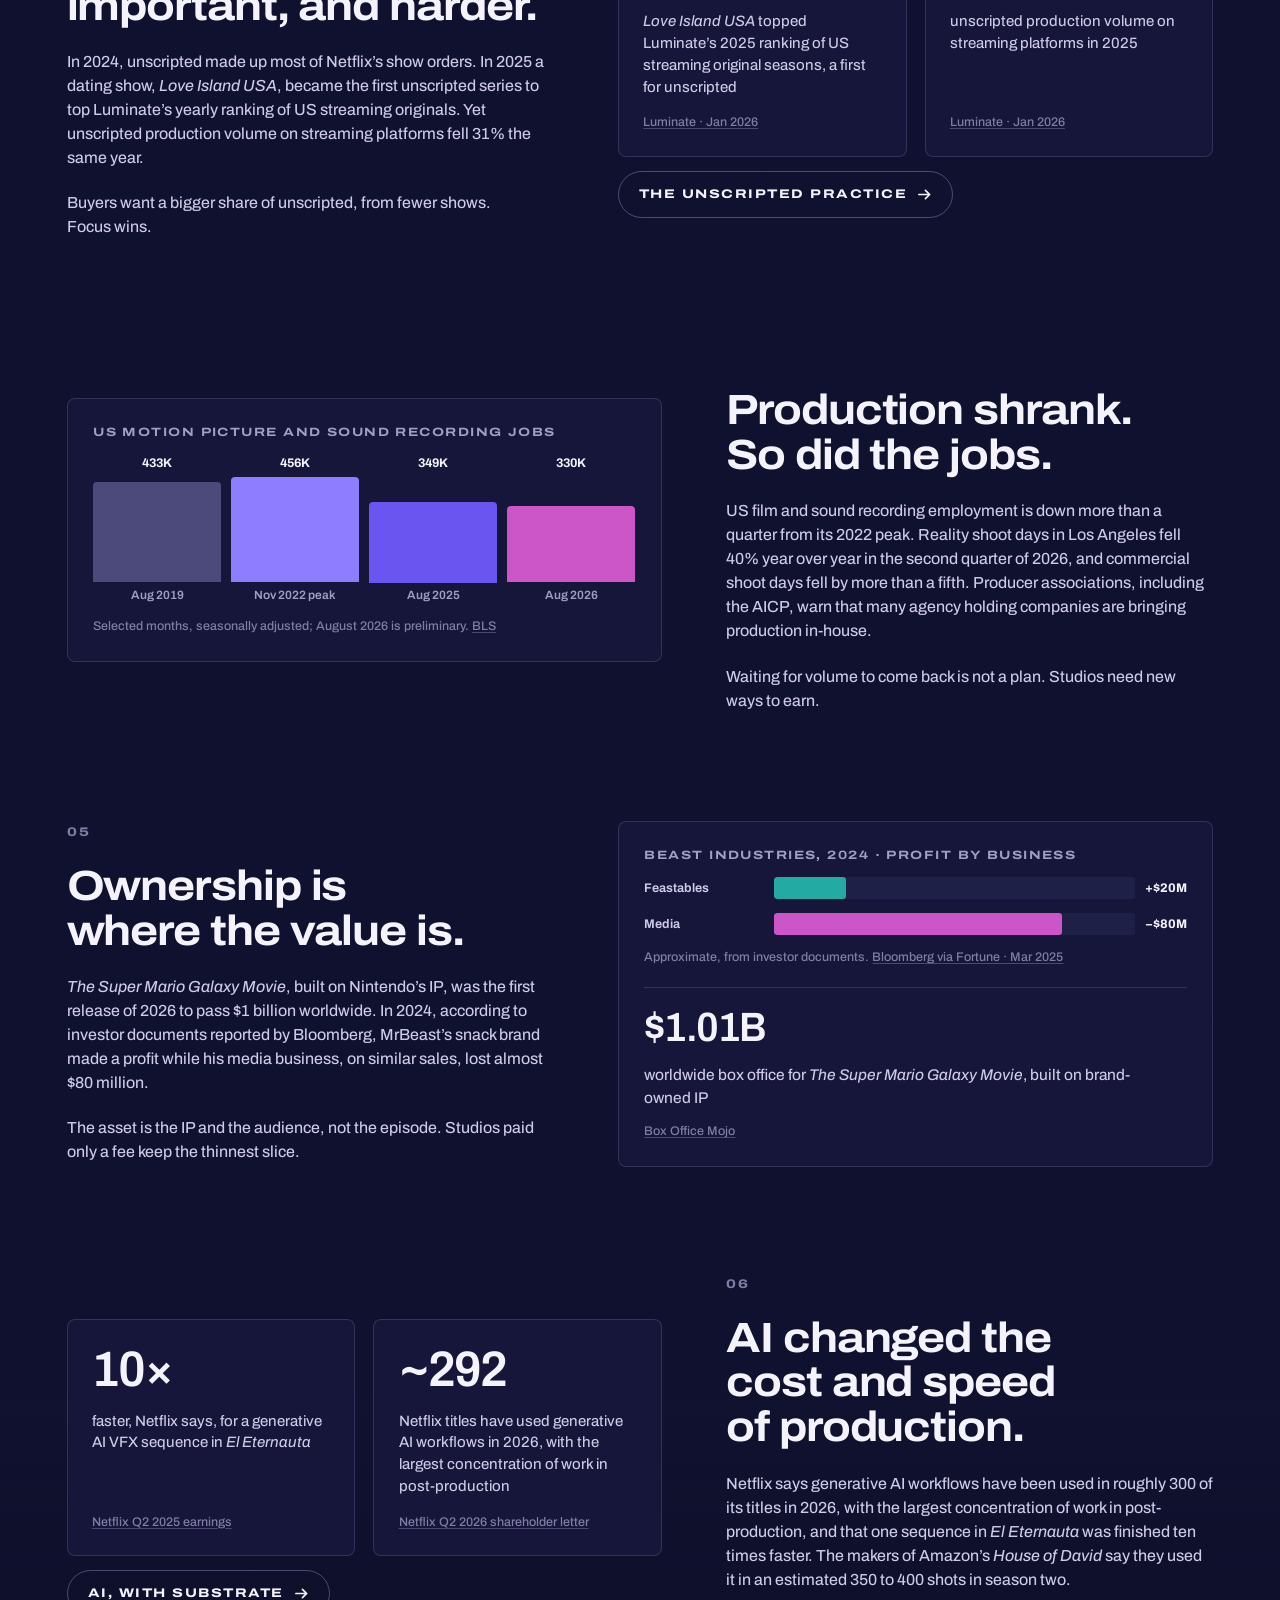
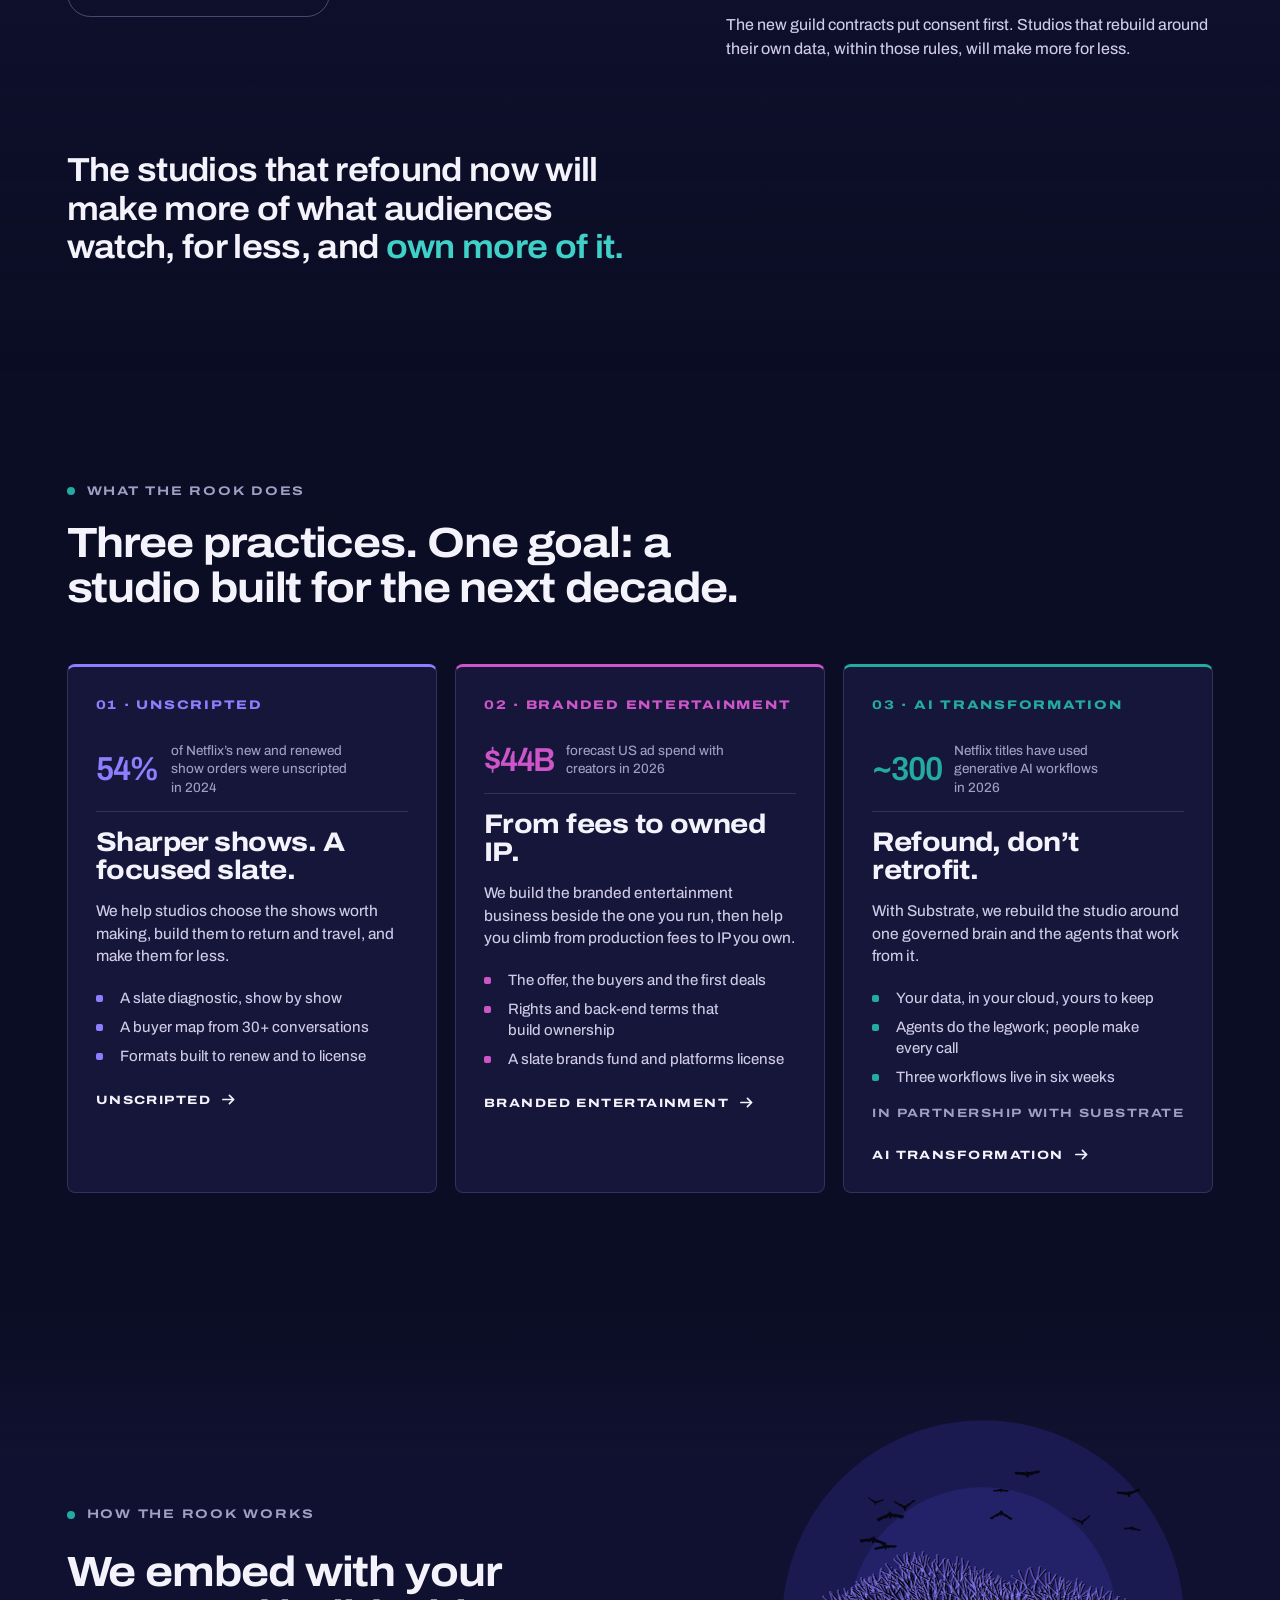
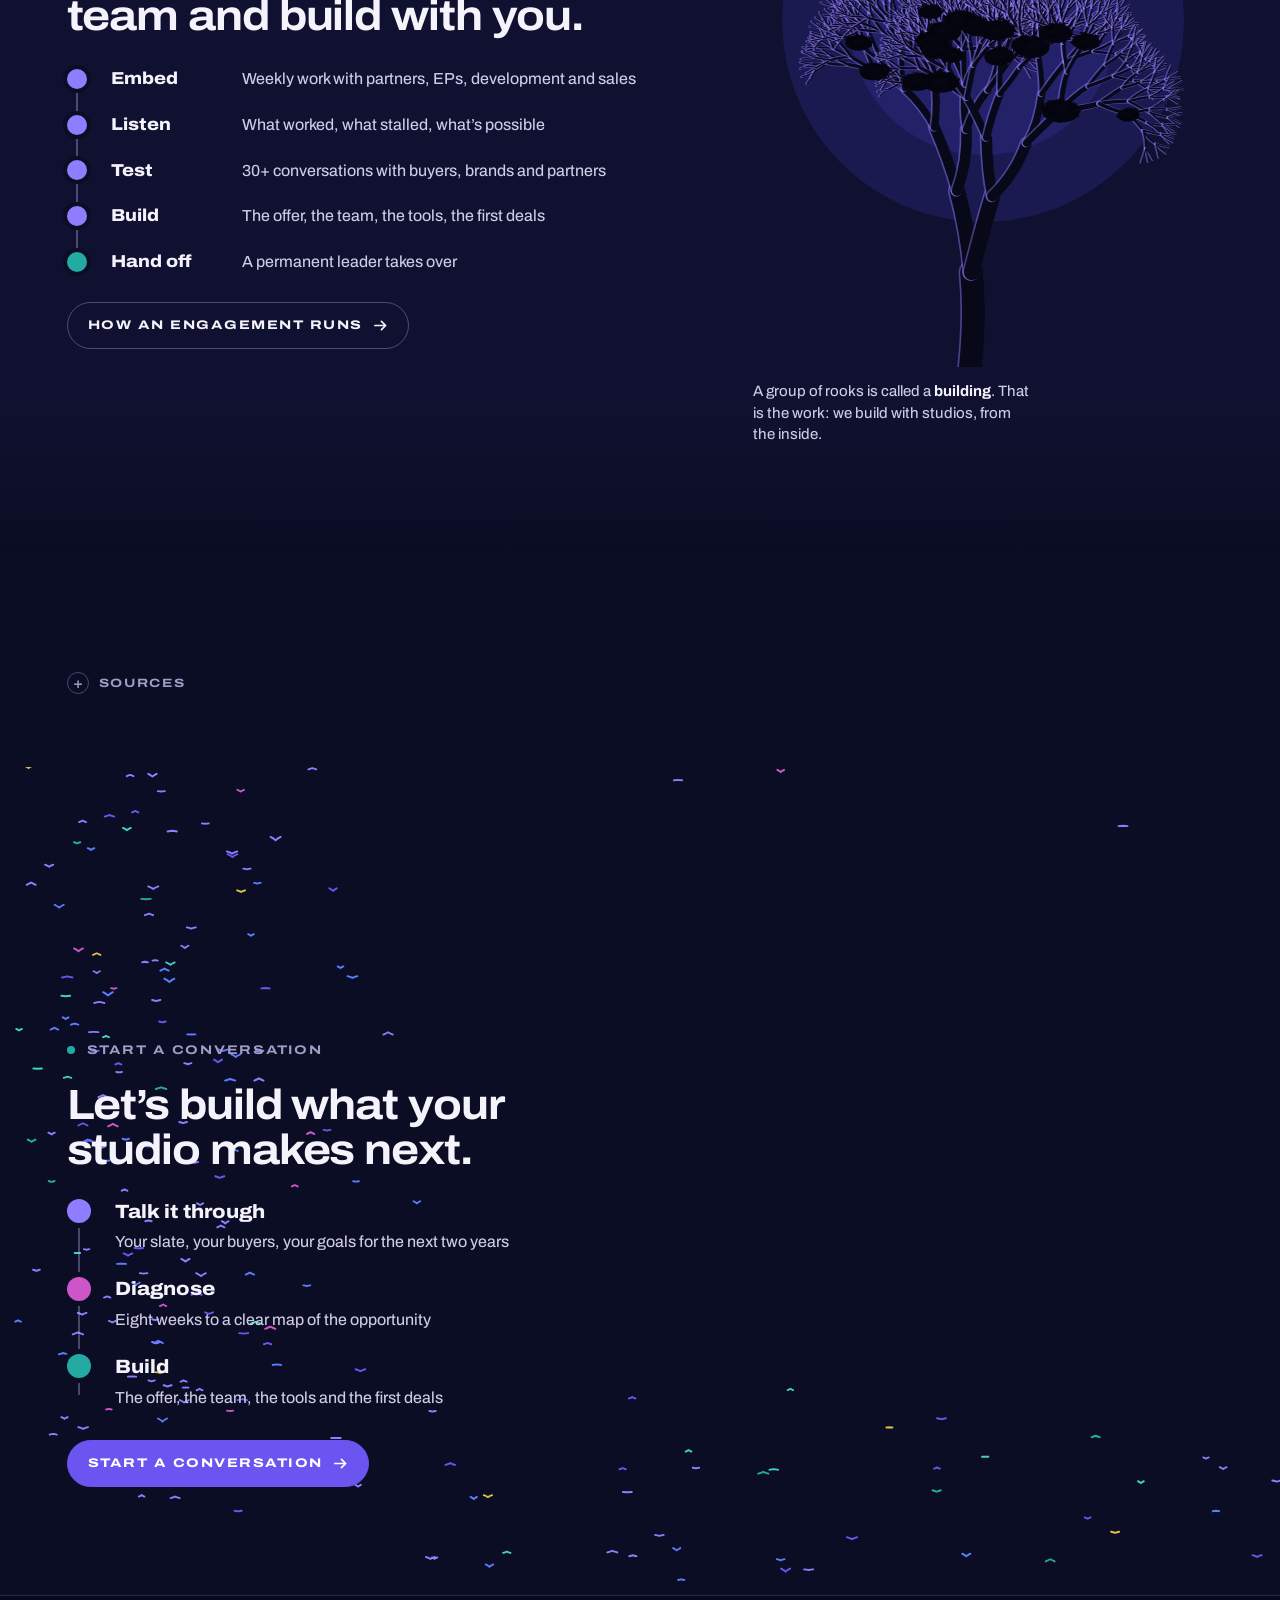
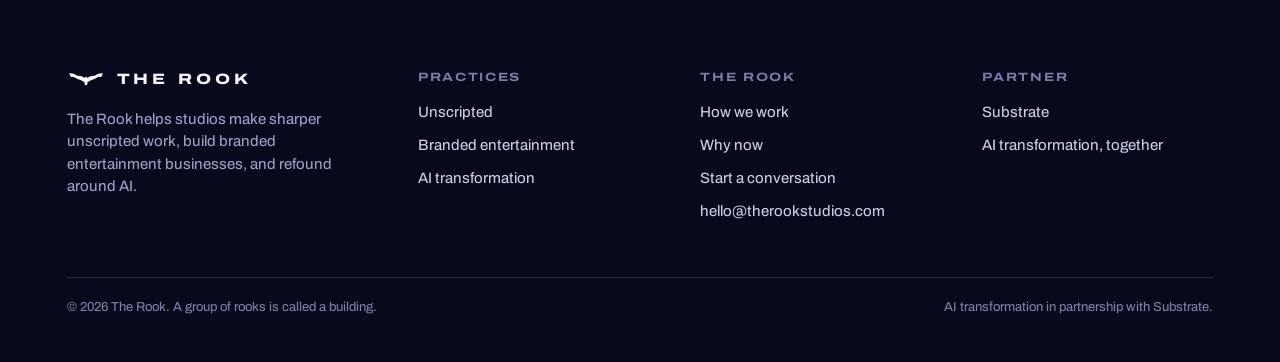
==== commit 81765541: "Fact audit: scope and attribute claims, honest charts, fuller sources - Attribute company claims and" ====
--- a/index.html
+++ b/index.html
@@ -69,7 +69,7 @@
     <div class="statement head">
       <p class="eyebrow rev">Why now</p>
       <h2 class="display rev" id="shift-h" style="font-size:clamp(40px,5.6vw,92px)">The audience moved. The money followed. <em>Studios are next.</em></h2>
-      <p class="lede rev">Viewing, ad dollars and buyer orders have all shifted in the last three years. Most studios are still built for the old map.</p>
+      <p class="lede rev">Viewing, ad dollars and buyer orders have all shifted in the last few years. Most studios are still built for the old map.</p>
     </div>
     <div class="stats">
       <article class="stat panel rev">
@@ -92,13 +92,13 @@
       </article>
       <article class="stat panel rev">
         <div class="big nums" data-count="44" data-pre="$" data-suf="B">$44B</div>
-        <div class="viz cols" style="--n:4" role="img" aria-label="US creator ad spend: 13.9 billion dollars in 2021, 29.5 billion in 2024, 37 billion in 2025, 44 billion forecast for 2026">
+        <div class="viz cols" style="--n:4" role="img" aria-label="US creator ad spend: 13.9 billion dollars in 2021, 29.5 billion in 2024, 37 billion projected for 2025, 44 billion forecast for 2026">
           <div class="col"><span>$13.9B</span><i style="--h:31.6%;--c:#4b4a7a;--dd:.6s"></i><small>2021</small></div>
           <div class="col"><span>$29.5B</span><i style="--h:67%;--c:#6a55f0;--dd:.72s"></i><small>2024</small></div>
-          <div class="col"><span>$37B</span><i style="--h:84.1%;--dd:.84s"></i><small>2025</small></div>
+          <div class="col"><span>$37B</span><i style="--h:84.1%;--dd:.84s"></i><small>2025E</small></div>
           <div class="col"><span>$44B</span><i style="--h:100%;--c:var(--teal);--dd:.96s"></i><small>2026F</small></div>
         </div>
-        <p class="body">forecast US ad spend with creators in 2026, growing about four times faster than media overall</p>
+        <p class="body">forecast US ad spend with creators in 2026, growing nearly four times faster than media overall</p>
         <p class="src"><a href="#src-2">IAB · Nov 2025 and Sept 2026</a></p>
       </article>
       <article class="stat panel rev">
@@ -160,12 +160,12 @@
         <div class="ch-copy">
           <p class="ch-num rev">03</p>
           <h3 class="title rev">Unscripted got more important, and harder.</h3>
-          <p class="body rev">In 2024, unscripted made up most of Netflix’s show orders. In 2025 a dating show, <cite>Love Island USA</cite>, became the first unscripted series to top the year’s streaming originals. Yet unscripted production volume on streaming platforms fell 31% the same year.</p>
+          <p class="body rev">In 2024, unscripted made up most of Netflix’s show orders. In 2025 a dating show, <cite>Love Island USA</cite>, became the first unscripted series to top Luminate’s yearly ranking of US streaming originals. Yet unscripted production volume on streaming platforms fell 31% the same year.</p>
           <p class="body rev">Buyers want a bigger share of unscripted, from fewer shows. Focus wins.</p>
         </div>
         <div class="ch-viz">
           <div class="stats two">
-            <article class="stat panel noviz rev"><div class="big nums">No.&nbsp;1</div><p class="body"><cite>Love Island USA</cite> topped 2025’s streaming original seasons, a first for unscripted</p><p class="src"><a href="#src-6">Luminate · Jan 2026</a></p></article>
+            <article class="stat panel noviz rev"><div class="big nums">No.&nbsp;1</div><p class="body"><cite>Love Island USA</cite> topped Luminate’s 2025 ranking of US streaming original seasons, a first for unscripted</p><p class="src"><a href="#src-6">Luminate · Jan 2026</a></p></article>
             <article class="stat panel noviz rev"><div class="big nums"><span data-count="31" data-pre="−" data-suf="%">−31%</span></div><p class="body">unscripted production volume on streaming platforms in 2025</p><p class="src"><a href="#src-6">Luminate · Jan 2026</a></p></article>
           </div>
           <a class="btn rev" href="unscripted.html" style="justify-self:start">The unscripted practice <svg aria-hidden="true"><use href="#arrow"/></svg></a>
@@ -176,19 +176,18 @@
         <div class="ch-copy">
           <p class="ch-num rev">04</p>
           <h3 class="title rev">Production shrank. So did the jobs.</h3>
-          <p class="body rev">US film and sound recording employment is down more than a quarter from its 2022 peak. Reality shoot days in Los Angeles fell 40% in the second quarter of 2026, and commercial shoot days fell by more than a fifth. Agency holding companies are taking more production in-house.</p>
+          <p class="body rev">US film and sound recording employment is down more than a quarter from its 2022 peak. Reality shoot days in Los Angeles fell 40% year over year in the second quarter of 2026, and commercial shoot days fell by more than a fifth. Producer associations, including the AICP, warn that many agency holding companies are bringing production in-house.</p>
           <p class="body rev">Waiting for volume to come back is not a plan. Studios need new ways to earn.</p>
         </div>
         <figure class="ch-viz panel rev" style="padding:clamp(20px,2vw,30px)">
-          <p class="k">US motion picture and sound recording jobs · thousands</p>
-          <svg class="spark" style="height:auto" viewBox="0 0 520 170" role="img" aria-label="US employment in motion picture and sound recording industries: 433 thousand in August 2019, a peak of 456 thousand in November 2022, 349 thousand in August 2025 and 330 thousand in August 2026">
-            <line x1="20" y1="150" x2="500" y2="150" stroke="rgba(200,196,255,.32)" stroke-dasharray="3 4"/>
-            <path class="ln" d="M30 50.2 L230 32.9 L400 113.2 L490 127.6"/>
-            <circle class="dot" cx="230" cy="32.9" r="5"/><circle cx="490" cy="127.6" r="6" fill="#cc55c8"/>
-            <text x="30" y="38.2" class="v">433</text><text x="230" y="20.9" text-anchor="middle" class="v">456 peak</text><text x="400" y="101.2" text-anchor="middle" class="v">349</text><text x="490" y="115.6" text-anchor="end" class="v">330</text>
-            <text x="30" y="168">Aug 2019</text><text x="230" y="168" text-anchor="middle">Nov 2022</text><text x="400" y="168" text-anchor="middle">Aug 2025</text><text x="490" y="168" text-anchor="end">Aug 2026</text>
-          </svg>
-          <p class="src">Seasonally adjusted; axis starts at 300,000; August 2026 is preliminary. <a href="#src-7">BLS</a></p>
+          <p class="k">US motion picture and sound recording jobs</p>
+          <div class="viz cols" style="--n:4;height:150px" role="img" aria-label="US employment in motion picture and sound recording industries, selected months: 433 thousand in August 2019, a peak of 456 thousand in November 2022, 349 thousand in August 2025 and 330 thousand in August 2026">
+            <div class="col"><span>433K</span><i style="--h:94.9%;--c:#4b4a7a;--dd:.5s"></i><small>Aug 2019</small></div>
+            <div class="col"><span>456K</span><i style="--h:100%;--c:var(--violet-2);--dd:.62s"></i><small>Nov 2022 peak</small></div>
+            <div class="col"><span>349K</span><i style="--h:76.5%;--c:#6a55f0;--dd:.74s"></i><small>Aug 2025</small></div>
+            <div class="col"><span>330K</span><i style="--h:72.3%;--c:var(--magenta);--dd:.86s"></i><small>Aug 2026</small></div>
+          </div>
+          <p class="src">Selected months, seasonally adjusted; August 2026 is preliminary. <a href="#src-7">BLS</a></p>
         </figure>
       </article>
 
@@ -217,13 +216,13 @@
         <div class="ch-copy">
           <p class="ch-num rev">06</p>
           <h3 class="title rev">AI changed the cost and speed of production.</h3>
-          <p class="body rev">Netflix says generative AI workflows have been used in roughly 300 of its titles in 2026, mostly in post-production, and that one sequence in <cite>El Eternauta</cite> was finished ten times faster. The makers of Amazon’s <cite>House of David</cite> say they used it in an estimated 350 to 400 shots in season two.</p>
+          <p class="body rev">Netflix says generative AI workflows have been used in roughly 300 of its titles in 2026, with the largest concentration of work in post-production, and that one sequence in <cite>El Eternauta</cite> was finished ten times faster. The makers of Amazon’s <cite>House of David</cite> say they used it in an estimated 350 to 400 shots in season two.</p>
           <p class="body rev">The new guild contracts put consent first. Studios that rebuild around their own data, within those rules, will make more for less.</p>
         </div>
         <div class="ch-viz">
           <div class="stats two">
             <article class="stat panel noviz rev"><div class="big nums">10×</div><p class="body">faster, Netflix says, for a generative AI VFX sequence in <cite>El Eternauta</cite></p><p class="src"><a href="#src-10">Netflix Q2 2025 earnings</a></p></article>
-            <article class="stat panel noviz rev"><div class="big nums">~<span data-count="300">300</span></div><p class="body">Netflix titles used generative AI workflows in 2026, mostly in post-production</p><p class="src"><a href="#src-11">Netflix Q2 2026 shareholder letter</a></p></article>
+            <article class="stat panel noviz rev"><div class="big nums">~<span data-count="300">300</span></div><p class="body">Netflix titles have used generative AI workflows in 2026, with the largest concentration of work in post-production</p><p class="src"><a href="#src-11">Netflix Q2 2026 shareholder letter</a></p></article>
           </div>
           <a class="btn rev" href="ai.html" style="justify-self:start">AI, with Substrate <svg aria-hidden="true"><use href="#arrow"/></svg></a>
         </div>
@@ -243,7 +242,7 @@
     <div class="practices">
       <a class="practice panel rev" href="unscripted.html" style="--c:var(--violet-2)">
         <span class="no">01 · Unscripted</span>
-        <p class="pstat"><b>54%</b><span>of Netflix’s new and renewed show orders are unscripted</span></p>
+        <p class="pstat"><b>54%</b><span>of Netflix’s new and renewed show orders were unscripted in 2024</span></p>
         <h3>Sharper shows. A focused slate.</h3>
         <p>We help studios choose the shows worth making, build them to return and travel, and make them for less.</p>
         <ul><li>A slate diagnostic, show by show</li><li>A buyer map from 30+ conversations</li><li>Formats built to renew and to license</li></ul>
@@ -286,7 +285,7 @@
     </div>
     <figure class="rookery-fig rev">
       <canvas id="rookery" class="rookery" aria-hidden="true"></canvas>
-      <figcaption>A group of rooks is called a <b>building</b>. It is also called a <b>storytelling</b>. We do both.</figcaption>
+      <figcaption>A group of rooks is called a <b>building</b>. That is the work: we build with studios, from the inside.</figcaption>
     </figure>
   </div>
 </section>
@@ -302,7 +301,7 @@
         <li id="src-4">Sugar23, “Sugar23 and Fifth Season create new brand-focused TV and film studio,” December 2, 2024. <a href="https://www.sugar23.com/news/sugar23-and-fifth-season-create-new-brand-focused-tv-and-film-studio">sugar23.com</a></li>
         <li id="src-5">WARC, The Marketer’s Toolkit 2026, via Advanced Television, November 11, 2025. <a href="https://www.advanced-television.com/2025/11/11/report-61-marketers-plan-to-increase-creator-marketing-in-2026/">advanced-television.com</a></li>
         <li id="src-6">Luminate, 2025 Year-End Film &amp; TV Report, January 2026. <a href="https://luminatedata.com/wp-content/uploads/2026/01/2025-Film-TV-Year-End-Report-1.pdf">luminatedata.com</a></li>
-        <li id="src-7">US Bureau of Labor Statistics, Current Employment Statistics, series CES5051200001 <a href="https://data.bls.gov/timeseries/CES5051200001">bls.gov</a>; FilmLA Q2 2026 via TheWrap, July 23, 2026 <a href="https://www.thewrap.com/creative-content/movies/filmla-production-decline-q2-2026/">thewrap.com</a>; Independent World Producers Alliance letter co-signed by AICP, April 2026.</li>
+        <li id="src-7">US Bureau of Labor Statistics, Current Employment Statistics, series CES5051200001 <a href="https://data.bls.gov/timeseries/CES5051200001">bls.gov</a>; FilmLA, Q2 2026 on-location production report, July 23, 2026 <a href="https://filmla.com/california-film-tax-incentives-continue-to-create-job-opportunities-in-scripted-production/">filmla.com</a>; Independent World Producers Alliance, open letter to advertisers co-signed by AICP, April 16, 2026 <a href="https://producent-foreningen.d9.prod.combell.peytz.dk/sites/default/files/2026-04/INDEPENDENT%20WORLD%20PRODUCERS%20ALLIANCE%20LETTER%20_%20When%20independence%20becomes%20a%20guarantee%20value%20.docx.pdf">PDF</a>.</li>
         <li id="src-8">Fortune, reporting Bloomberg, “YouTube’s biggest star MrBeast makes more money from chocolate than videos,” March 11, 2025. <a href="https://fortune.com/2025/03/11/youtube-biggest-star-mrbeast-makes-more-money-chocolate-videos">fortune.com</a></li>
         <li id="src-9">Box Office Mojo, <cite>The Super Mario Galaxy Movie</cite>. <a href="https://www.boxofficemojo.com/release/rl3344662529/">boxofficemojo.com</a></li>
         <li id="src-10">Netflix Q2 2025 earnings call transcript, July 17, 2025 <a href="https://s22.q4cdn.com/959853165/files/doc_financials/2025/q2/Netflix-Inc-_Earnings-Call_Transcript.pdf">netflix.com investor relations</a>; WIRED, “Amazon’s House of David used over 350 AI shots in season 2,” November 10, 2025 <a href="https://www.wired.com/story/amazons-house-of-david-used-over-350-ai-shots-in-season-2-its-creator-isnt-sorry/">wired.com</a></li>
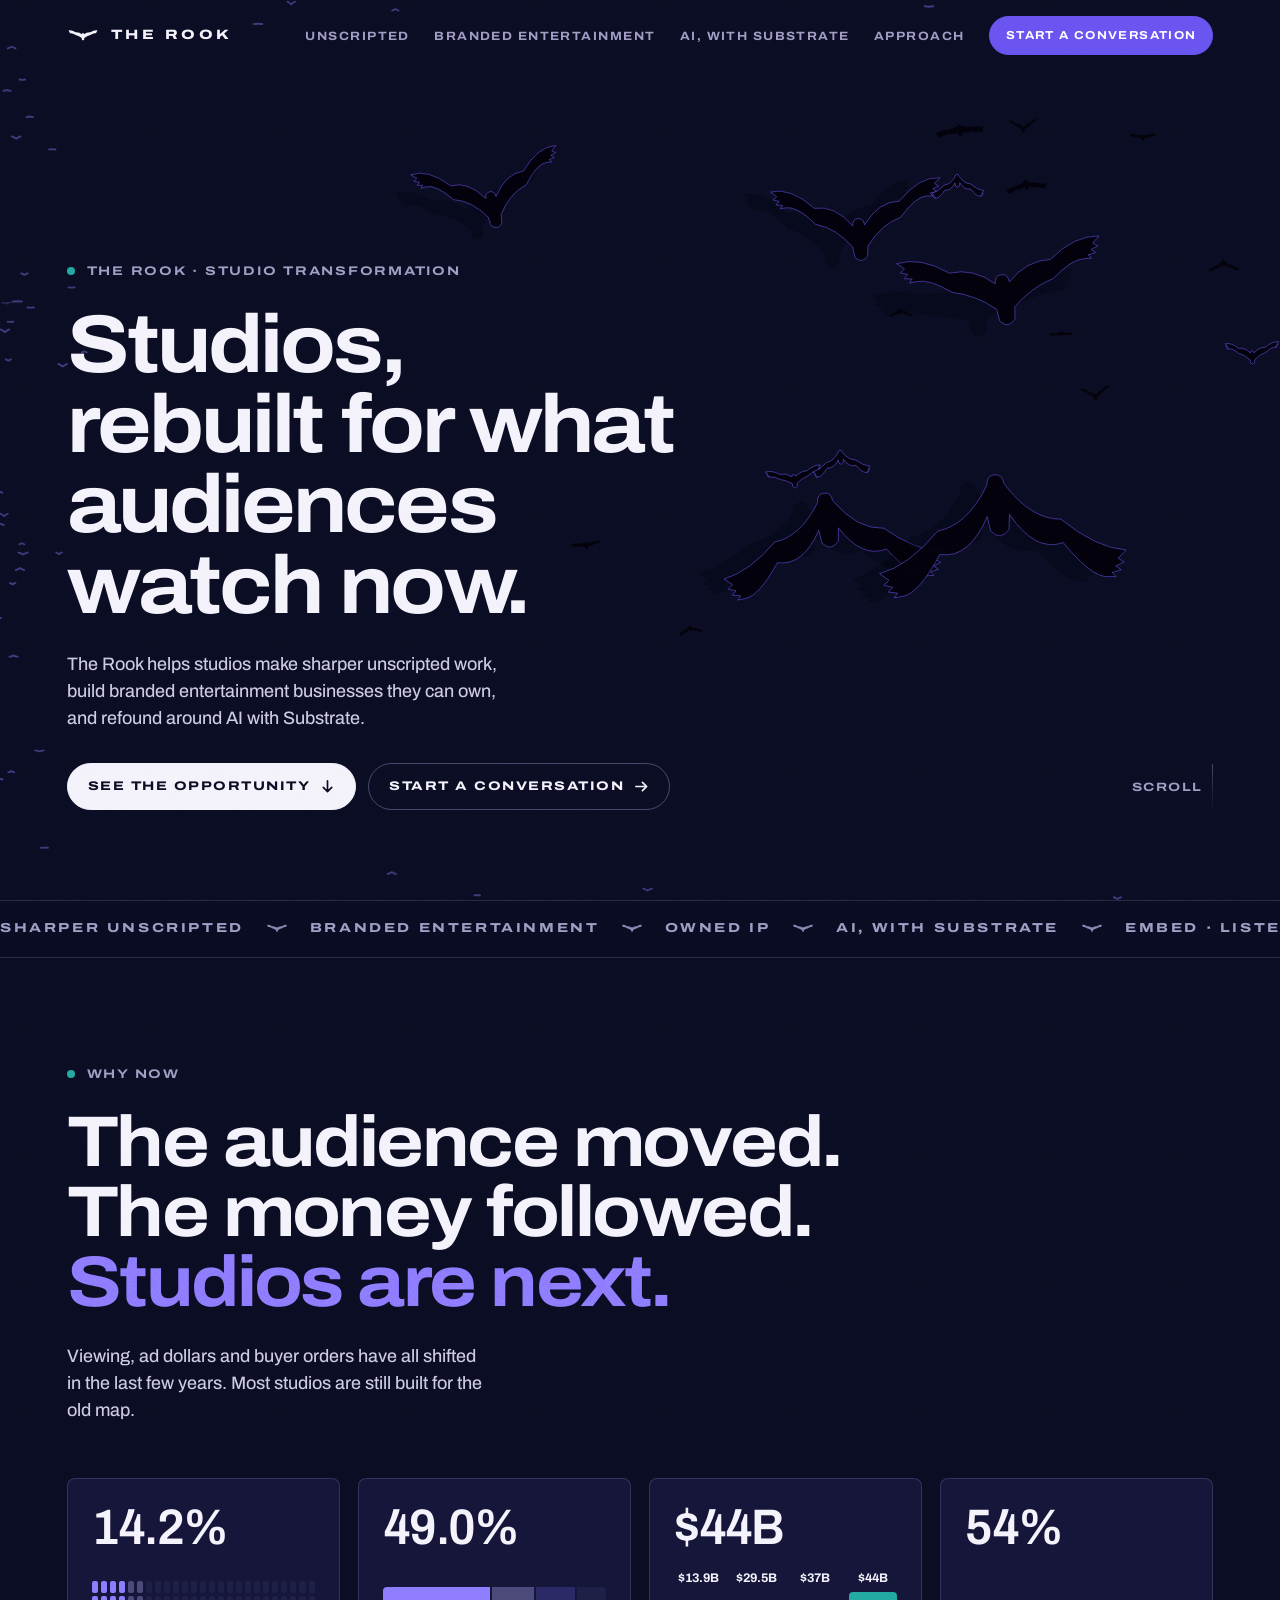
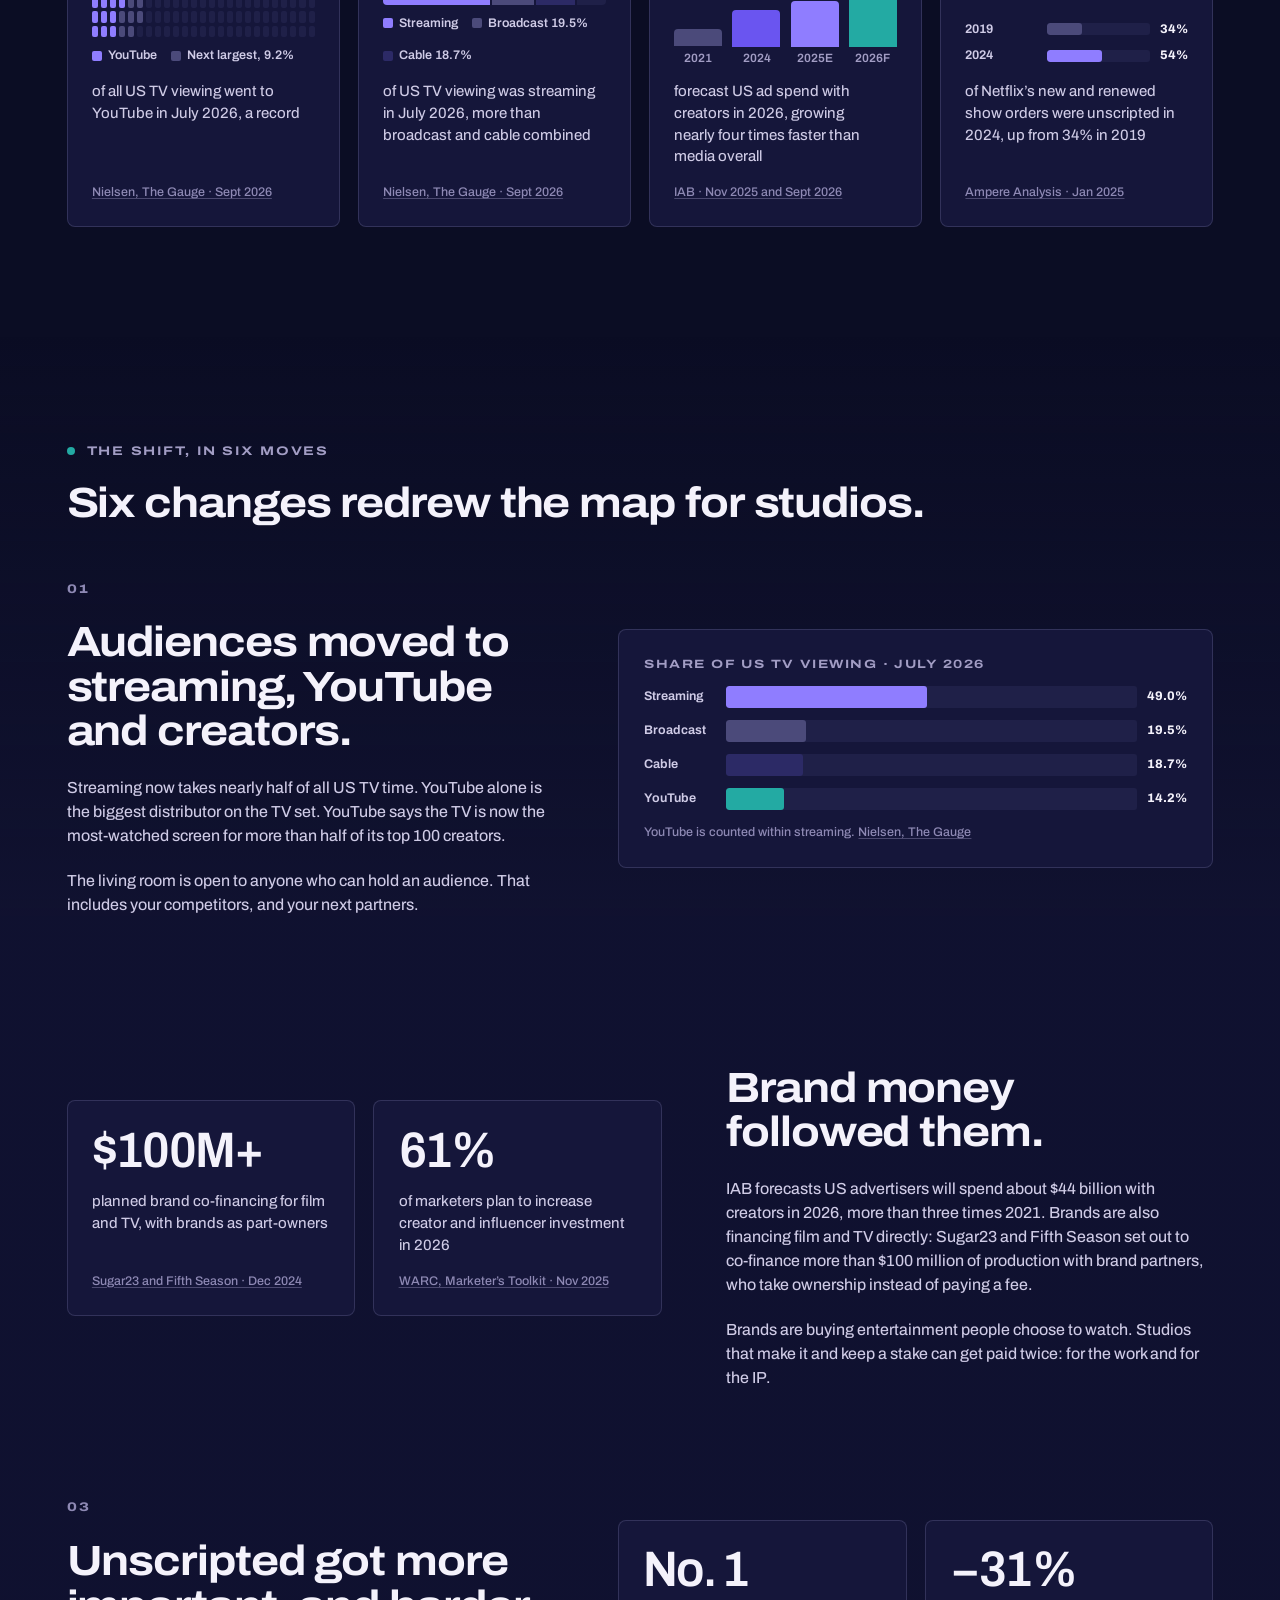
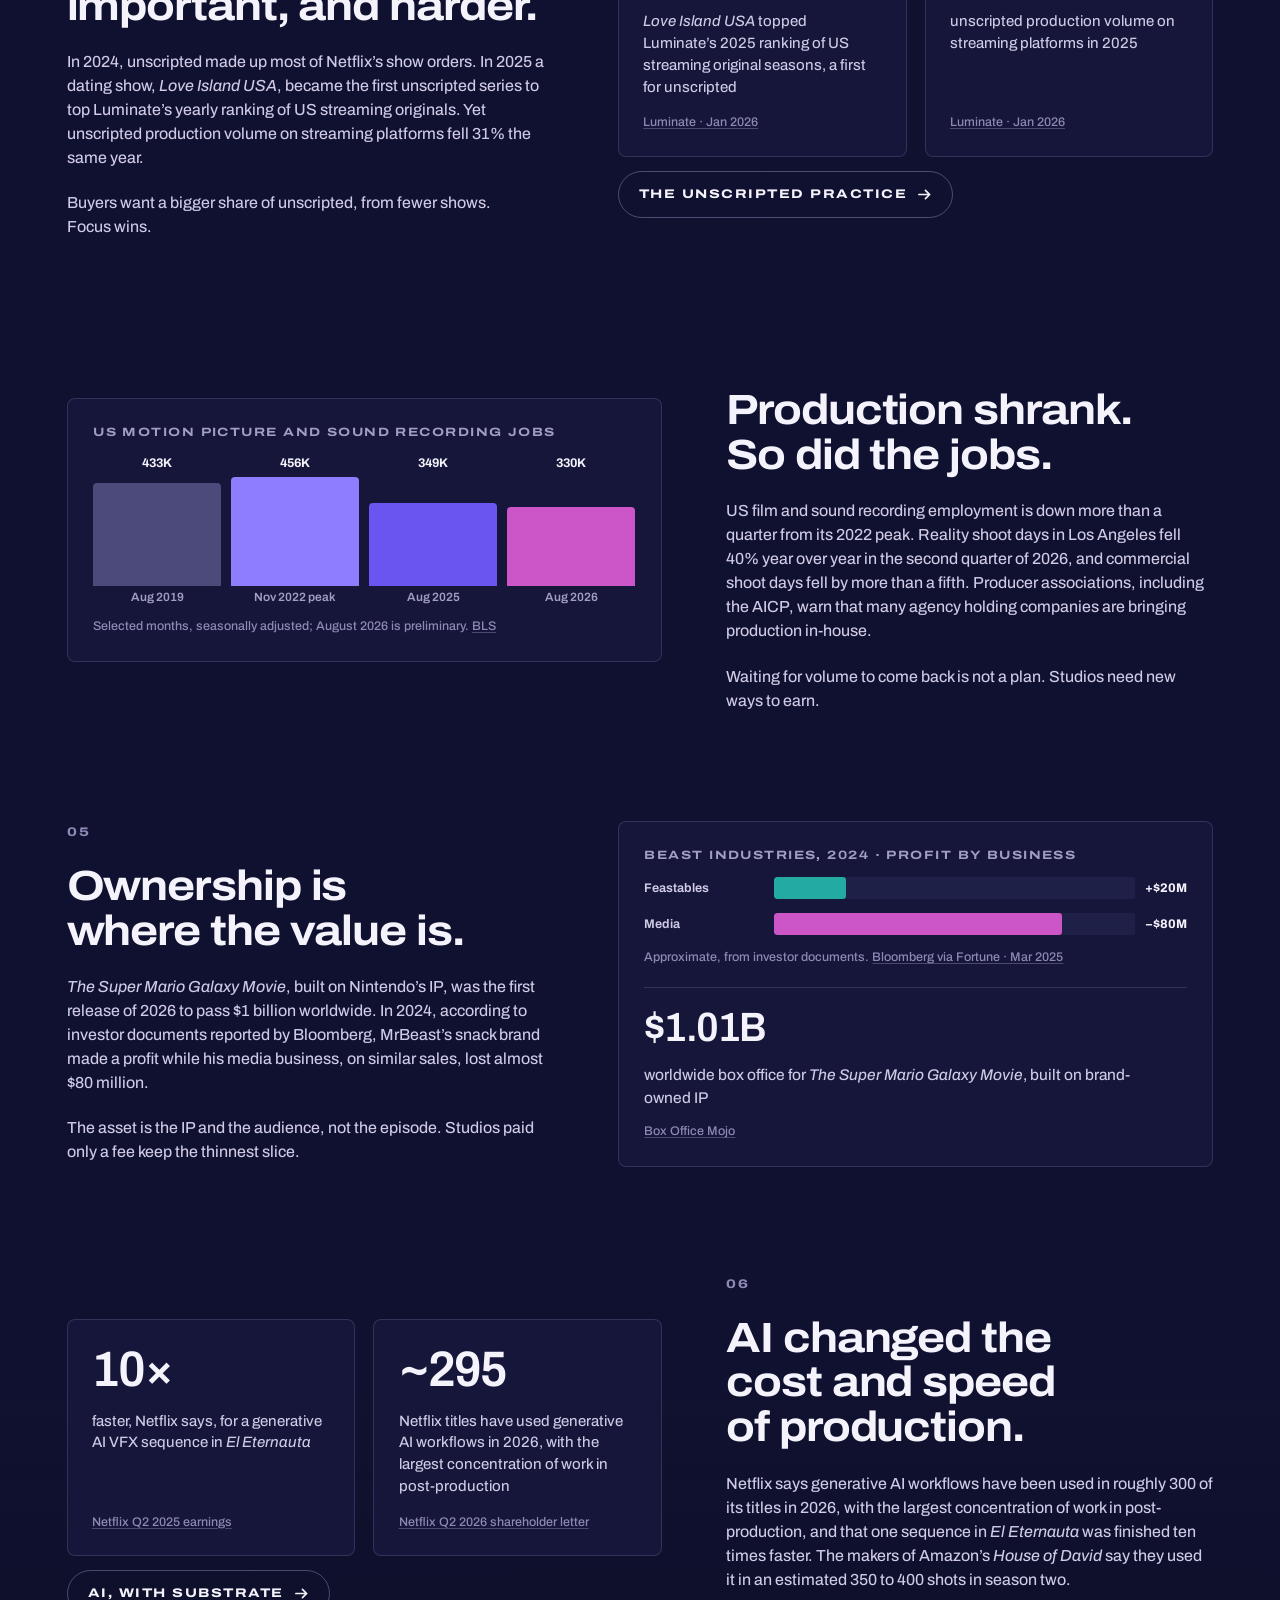
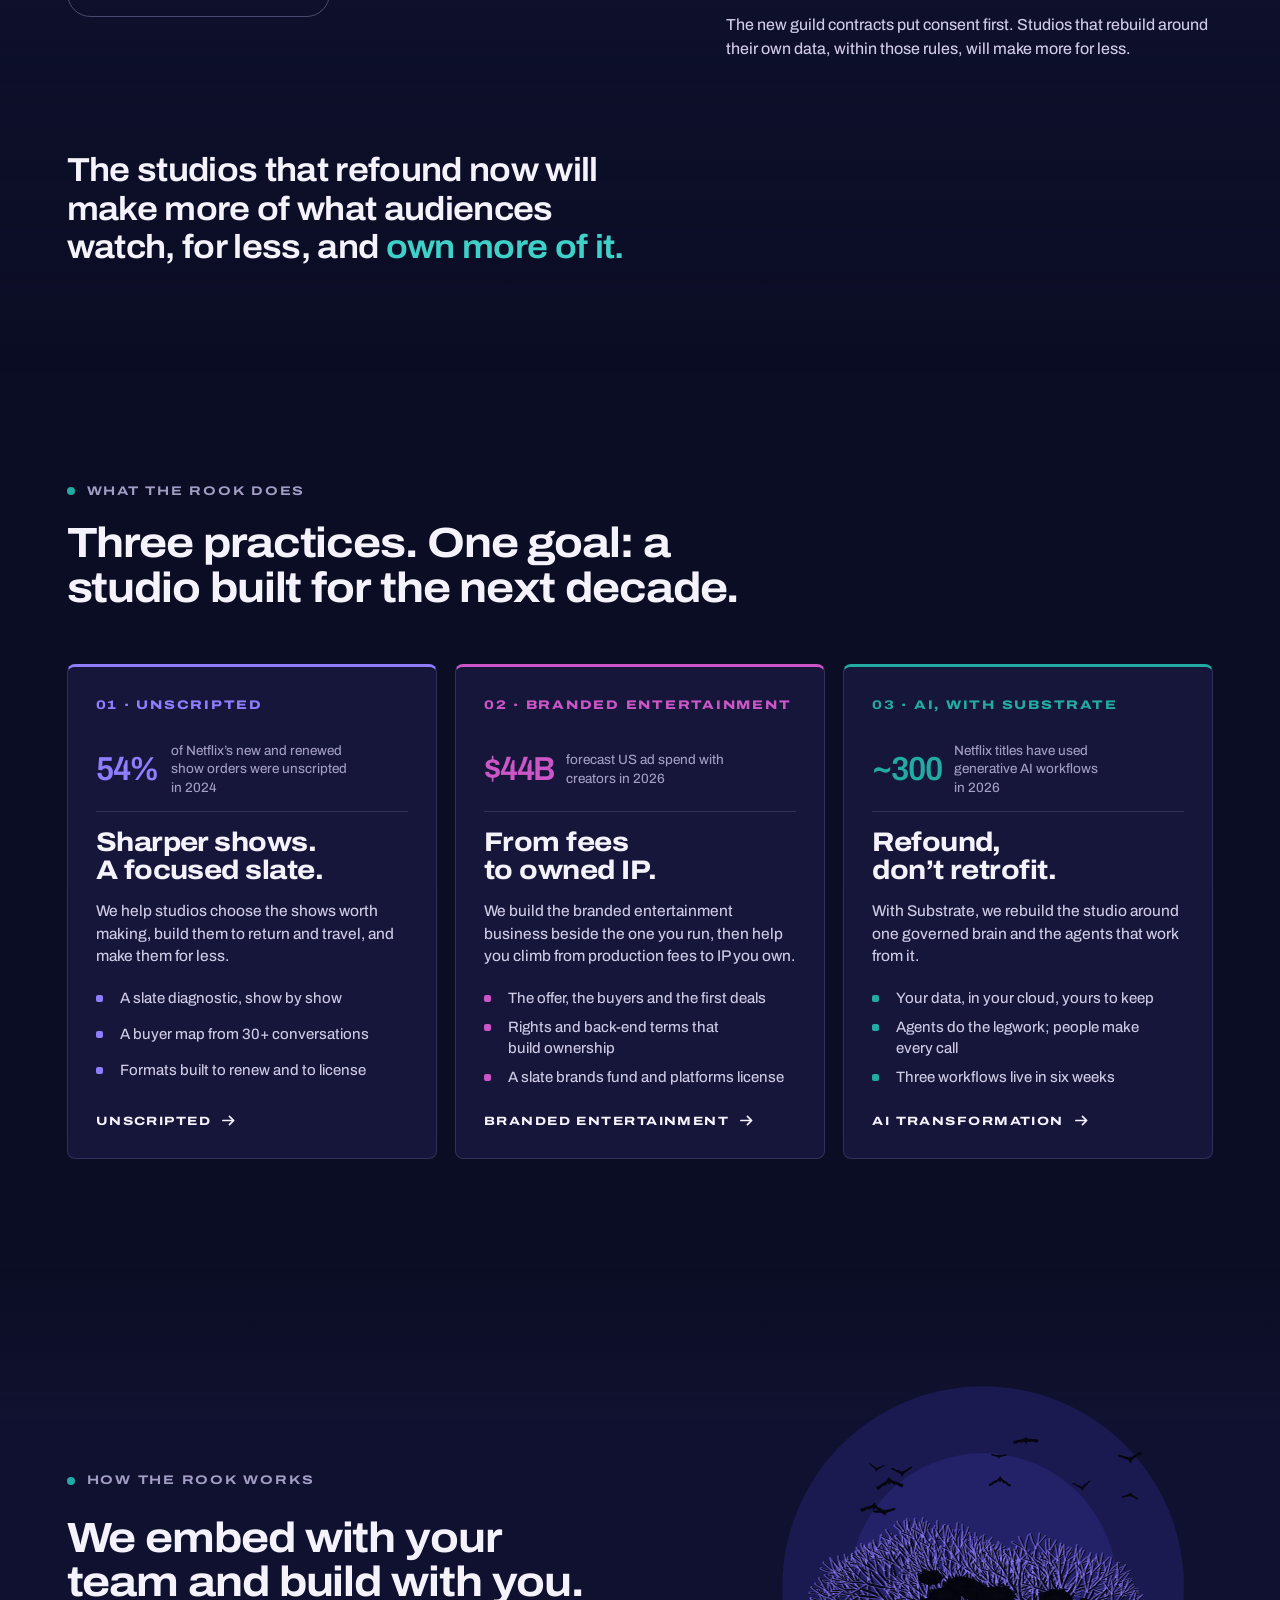
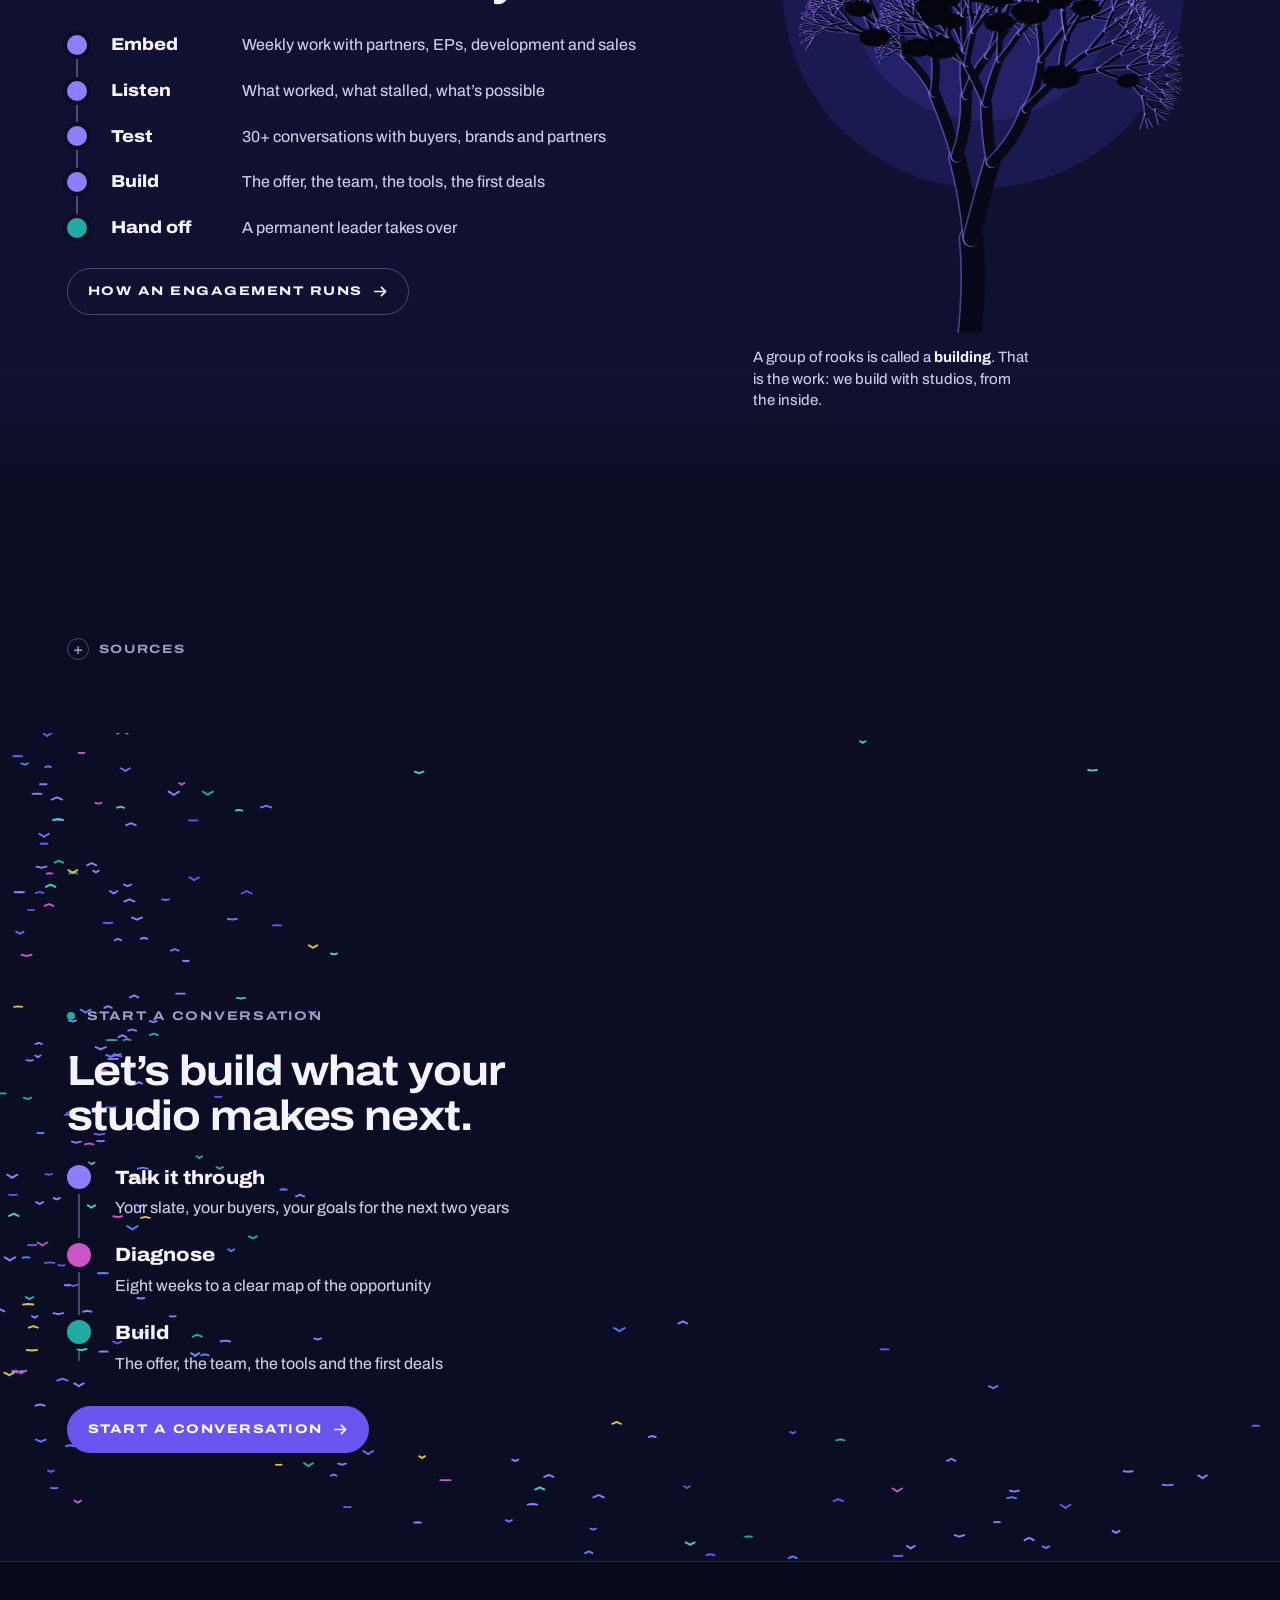
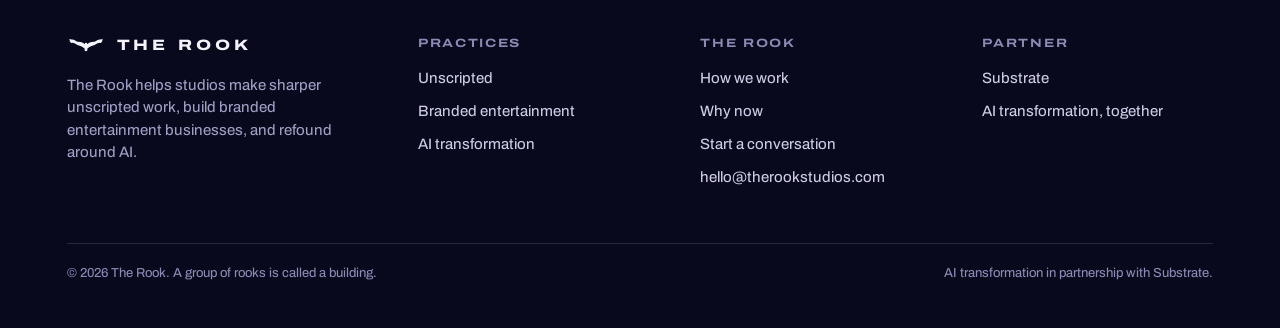
==== commit 9e76f424: "Fix mobile menu, nav fit, 404 paths and phone layouts from visual QA - Mobile menu: move the header " ====
--- a/index.html
+++ b/index.html
@@ -257,12 +257,11 @@
         <span class="more">Branded entertainment <svg aria-hidden="true"><use href="#arrow"/></svg></span>
       </a>
       <a class="practice panel rev" href="ai.html" style="--c:var(--teal)">
-        <span class="no">03 · AI transformation</span>
+        <span class="no">03 · AI, with Substrate</span>
         <p class="pstat"><b>~300</b><span>Netflix titles have used generative AI workflows in 2026</span></p>
         <h3>Refound, don’t retrofit.</h3>
         <p>With Substrate, we rebuild the studio around one governed brain and the agents that work from it.</p>
         <ul><li>Your data, in your cloud, yours to keep</li><li>Agents do the legwork; people make every call</li><li>Three workflows live in six weeks</li></ul>
-        <span class="partner">In partnership with Substrate</span>
         <span class="more">AI transformation <svg aria-hidden="true"><use href="#arrow"/></svg></span>
       </a>
     </div>
@@ -335,7 +334,7 @@
         <p>The Rook helps studios make sharper unscripted work, build branded entertainment businesses, and refound around AI.</p>
       </div>
       <div>
-        <h4>Practices</h4>
+        <h2>Practices</h2>
         <ul>
           <li><a href="unscripted.html">Unscripted</a></li>
           <li><a href="branded-entertainment.html">Branded entertainment</a></li>
@@ -343,7 +342,7 @@
         </ul>
       </div>
       <div>
-        <h4>The Rook</h4>
+        <h2>The Rook</h2>
         <ul>
           <li><a href="approach.html">How we work</a></li>
           <li><a href="index.html#shift">Why now</a></li>
@@ -352,7 +351,7 @@
         </ul>
       </div>
       <div>
-        <h4>Partner</h4>
+        <h2>Partner</h2>
         <ul>
           <li><a href="ai.html#substrate">Substrate</a></li>
           <li><a href="ai.html">AI transformation, together</a></li>
--- a/assets/css/rook.css
+++ b/assets/css/rook.css
@@ -16,7 +16,7 @@
   --text:#f4f2fb;
   --text-2:#cfcbe6;
   --muted:#a29dc4;
-  --faint:#817ca6;
+  --faint:#8e89b4;
   --track:#1f2048;
   --violet:#6a55f0;
   --violet-2:#8f7dff;
@@ -105,13 +105,15 @@
 .js .rev.in{opacity:1;transform:none;filter:none}
 
 /* ---------- header */
-.site-head{position:fixed;top:0;left:0;right:0;z-index:40;height:var(--head);display:flex;align-items:center;transition:background .35s ease,border-color .35s ease,backdrop-filter .35s ease;border-bottom:1px solid transparent}
-.site-head.solid{background:rgba(11,13,36,.82);-webkit-backdrop-filter:blur(14px) saturate(140%);backdrop-filter:blur(14px) saturate(140%);border-bottom-color:var(--line)}
+.site-head{position:fixed;top:0;left:0;right:0;z-index:40;height:var(--head);display:flex;align-items:center;transition:border-color .35s ease;border-bottom:1px solid transparent}
+.site-head::before{content:"";position:absolute;inset:0;z-index:-1;background:rgba(11,13,36,.82);-webkit-backdrop-filter:blur(14px) saturate(140%);backdrop-filter:blur(14px) saturate(140%);opacity:0;transition:opacity .35s ease;pointer-events:none}
+.site-head.solid{border-bottom-color:var(--line)}
+.site-head.solid::before{opacity:1}
 .site-head .wrap{display:flex;align-items:center;justify-content:space-between;gap:20px}
 .brand{display:inline-flex;align-items:center;gap:12px;color:var(--text);text-decoration:none;font-size:13.5px;font-weight:800;font-stretch:125%;letter-spacing:.26em;text-transform:uppercase;white-space:nowrap}
 .brand svg{width:32px;height:13px;fill:currentColor;flex:none}
-.nav{display:flex;align-items:center;gap:clamp(14px,2.2vw,34px)}
-.nav a{font-size:12px;font-weight:700;font-stretch:125%;letter-spacing:.14em;text-transform:uppercase;color:var(--muted);text-decoration:none;padding:8px 0;position:relative;white-space:nowrap;transition:color .2s}
+.nav{display:flex;align-items:center;gap:clamp(18px,1.9vw,34px)}
+.nav a{font-size:12px;font-weight:700;font-stretch:112%;letter-spacing:.12em;text-transform:uppercase;color:var(--muted);text-decoration:none;padding:8px 0;position:relative;white-space:nowrap;transition:color .2s}
 .nav a::after{content:"";position:absolute;left:0;right:0;bottom:2px;height:2px;border-radius:2px;background:var(--teal);transform:scaleX(0);transform-origin:left;transition:transform .35s var(--ease)}
 .nav a:hover,.nav a[aria-current="page"]{color:var(--text)}
 .nav a:hover::after,.nav a[aria-current="page"]::after{transform:scaleX(1)}
@@ -175,11 +177,11 @@
 .vlegend{display:flex;gap:14px;flex-wrap:wrap}
 .vlegend span{display:inline-flex;align-items:center;gap:6px}
 .vlegend i{width:10px;height:10px;border-radius:2px;display:inline-block}
-.cols{display:grid;grid-template-columns:repeat(var(--n,3),1fr);gap:10px;align-items:end;height:96px}
+.cols{display:grid;grid-template-columns:repeat(var(--n,3),minmax(0,1fr));gap:10px;align-items:end;height:96px}
 .col{display:grid;grid-template-rows:auto 1fr auto;height:100%;align-items:end;text-align:center;gap:4px;min-width:0}
 .col i{display:block;border-radius:4px 4px 0 0;background:var(--c,var(--violet-2));height:var(--h);transform-origin:bottom}
 .col span{font-size:12.5px;font-weight:700;color:var(--text);white-space:nowrap}
-.col small{font-size:12px;font-weight:600;color:var(--muted);white-space:nowrap}
+.col small{font-size:12px;font-weight:600;line-height:1.2;color:var(--muted);text-align:center}
 .js .rev.in .col i{animation:growY 1s var(--ease) var(--dd,.6s) both}
 @keyframes growY{from{transform:scaleY(0)}to{transform:scaleY(1)}}
 .hbar{display:flex;gap:2px;height:18px}
@@ -225,9 +227,13 @@
 /* ---------- practice cards */
 .practices{display:grid;grid-template-columns:repeat(3,minmax(0,1fr));gap:clamp(12px,1.4vw,20px)}
 .practice{position:relative;display:grid;align-content:start;gap:16px;padding:clamp(24px,2.2vw,34px);border-top:3px solid var(--c);text-decoration:none;transition:transform .45s var(--ease),border-color .3s,background .3s;min-height:100%}
+@supports (grid-template-rows:subgrid){
+  .practice{grid-row:span 6;grid-template-rows:subgrid;row-gap:16px;min-height:0}
+  .practice .more{align-self:end}
+}
 .practice:hover{transform:translateY(-4px);background:var(--surface-2)}
 .practice .no{font-size:12.5px;font-weight:800;font-stretch:125%;letter-spacing:.14em;text-transform:uppercase;color:var(--c)}
-.practice h3{font-size:clamp(24px,2.1vw,34px);font-weight:750;font-stretch:112%;line-height:1.05;letter-spacing:-.02em}
+.practice h3{text-wrap:balance;font-size:clamp(24px,2.1vw,34px);font-weight:750;font-stretch:112%;line-height:1.05;letter-spacing:-.02em}
 .practice p{font-size:clamp(15.5px,1.08vw,17.5px);line-height:1.45;color:var(--text-2)}
 .practice ul{display:grid;gap:8px;margin-top:4px}
 .practice li{display:grid;grid-template-columns:14px minmax(0,1fr);gap:10px;font-size:15px;line-height:1.4;color:var(--text-2)}
@@ -238,13 +244,13 @@
 .practice .pstat{display:grid;grid-template-columns:auto minmax(0,1fr);gap:12px;align-items:center;padding:12px 0 14px;border-bottom:1px solid var(--line)}
 .practice .pstat b{font-size:clamp(30px,2.6vw,42px);font-weight:620;font-stretch:94%;letter-spacing:-.035em;line-height:1;color:var(--c)}
 .practice .pstat span{font-size:13.5px;line-height:1.35;color:var(--muted);max-width:24ch}
-.practice .partner{font-size:12px;font-weight:700;font-stretch:125%;letter-spacing:.12em;text-transform:uppercase;color:var(--muted)}
 
 /* ---------- cards & lists */
 .cards{display:grid;grid-template-columns:repeat(var(--n,3),minmax(0,1fr));gap:clamp(12px,1.4vw,20px)}
 .card{padding:clamp(20px,1.9vw,28px);display:grid;align-content:start;gap:12px}
 .card.top{border-top:3px solid var(--c,var(--violet-2))}
 .card .n{font-size:12px;font-weight:800;font-stretch:125%;letter-spacing:.14em;text-transform:uppercase;color:var(--c,var(--muted))}
+.card h3,.h3,.step h3,.option h3,.qcol h3,.answer h3,.partner-band h2{text-wrap:balance}
 .card h3{font-size:clamp(18px,1.4vw,22px);font-weight:750;font-stretch:112%;line-height:1.15;letter-spacing:-.012em}
 .card p{font-size:clamp(15px,1.05vw,17px);line-height:1.45;color:var(--text-2)}
 .card p b{color:var(--text);font-weight:650}
@@ -298,6 +304,7 @@
 .orb.own i{left:-17px;top:-17px;width:34px;height:34px;background:var(--teal)}
 .orb.own i::after{content:"";position:absolute;inset:-10px;border-radius:50%;border:2px solid var(--teal);animation:pulse 2.6s ease-out infinite}
 .orb.own b{top:-12px;left:30px;font-size:clamp(15px,1.2vw,19px);line-height:24px}
+.orb.own.l b{left:auto;right:30px}
 .orb.sm i{left:-7px;top:-7px;width:14px;height:14px}
 .orb.sm b{top:-10px;left:14px;font-size:13px;font-weight:600;color:var(--text-2);line-height:20px}
 .orb.sm.l b{left:auto;right:14px}
@@ -305,6 +312,11 @@
 @keyframes pulse{from{transform:scale(.7);opacity:1}to{transform:scale(1.6);opacity:0}}
 .quad{position:absolute;font-size:11.5px;font-weight:800;font-stretch:125%;letter-spacing:.12em;text-transform:uppercase;color:var(--faint)}
 .mapnote{display:grid;gap:14px;padding-bottom:30px}
+.quadkey{display:none;grid-template-columns:1fr 1fr;margin-top:46px;border:1px solid var(--line)}
+.quadkey li{padding:10px 12px;font-size:11px;font-weight:800;font-stretch:125%;letter-spacing:.1em;text-transform:uppercase;color:var(--muted)}
+.quadkey li:nth-child(odd){border-right:1px solid var(--line)}
+.quadkey li:nth-child(-n+2){border-bottom:1px solid var(--line)}
+.quadkey li.hot{color:var(--teal-2)}
 .js .rev .orb i{transform:scale(0)}
 .js .rev.in .orb i{transform:scale(1);transition:transform .7s var(--ease) var(--od,.5s)}
 
@@ -314,6 +326,7 @@
 .stepbar{align-self:end;height:var(--h);border-radius:6px 6px 0 0;position:relative;background:var(--c);transform-origin:bottom}
 .js .rev.in .stepbar{animation:growY 1s var(--ease) var(--dd,.5s) both}
 .stepbar b{position:absolute;left:14px;top:12px;font-size:12.5px;font-weight:800;font-stretch:125%;letter-spacing:.1em;text-transform:uppercase;color:var(--text)}
+.stepcol:last-child .stepbar b{color:#061513}
 .steptext{display:grid;gap:6px}
 .steptext h3{font-size:clamp(18px,1.45vw,23px);font-weight:700;font-stretch:112%;letter-spacing:-.01em}
 .steptext p{font-size:clamp(15px,1.05vw,17px);line-height:1.4;color:var(--text-2)}
@@ -359,6 +372,10 @@
 
 /* ---------- gantt */
 .gantt-wrap{overflow-x:auto;padding-bottom:6px;scrollbar-width:thin;scrollbar-color:rgba(200,196,255,.25) transparent}
+.gantt-wrap.scrolls:not(.end){-webkit-mask-image:linear-gradient(to right,#000 86%,transparent);mask-image:linear-gradient(to right,#000 86%,transparent)}
+.gantt-hint{display:none;align-items:center;gap:8px;margin-top:10px;font-size:11.5px;font-weight:800;font-stretch:125%;letter-spacing:.12em;text-transform:uppercase;color:var(--muted)}
+.gantt-hint svg{width:14px;height:14px;fill:none;stroke:currentColor}
+.gantt-wrap.scrolls + .gantt-hint{display:flex}
 .gantt{--lw:clamp(190px,17vw,270px);--cols:14;position:relative;min-width:880px;display:grid;gap:14px}
 .g-row{display:grid;grid-template-columns:var(--lw) repeat(var(--cols),minmax(0,1fr));align-items:center;min-height:30px;position:relative;z-index:1}
 .g-lines{position:absolute;top:0;bottom:0;left:var(--lw);right:0;display:grid;grid-template-columns:repeat(var(--cols),minmax(0,1fr));z-index:0;pointer-events:none}
@@ -366,10 +383,10 @@
 .g-lines i:last-child{border-right:1px solid var(--line)}
 .g-m{font-size:13.5px;font-weight:600;color:var(--muted);text-align:center}
 .g-label{grid-column:1;color:var(--text-2);font-size:16.5px;font-weight:500;line-height:1.25;padding-right:14px}
-.g-bar{height:28px;border-radius:5px;background:var(--c,var(--violet-2));transform-origin:left center;display:flex;align-items:center;padding:0 12px;font-size:13.5px;font-weight:600;color:#fff;white-space:nowrap;overflow:hidden}
+.g-bar{height:28px;border-radius:5px;background:var(--c,var(--violet-2));transform-origin:left center;display:flex;align-items:center;padding:0 12px;font-size:13.5px;font-weight:650;color:var(--bg);white-space:nowrap;overflow:hidden}
 .g-phase{min-height:44px}
 .g-phase .g-label{font-weight:700;color:var(--text)}
-.g-ph{height:40px;border-radius:6px;display:flex;align-items:center;padding:0 14px;font-size:14px;font-weight:700;letter-spacing:.04em;text-transform:uppercase;color:#fff;white-space:nowrap;overflow:hidden;background:var(--c);transform-origin:left center}
+.g-ph{height:40px;border-radius:6px;display:flex;align-items:center;padding:0 14px;font-size:14px;font-weight:700;letter-spacing:.04em;text-transform:uppercase;color:var(--bg);white-space:nowrap;overflow:hidden;background:var(--c);transform-origin:left center}
 .g-ms{min-height:50px;align-items:start}
 .ms{display:grid;justify-items:center;gap:5px;transform:translateX(50%);text-align:center}
 .ms.end{transform:none;justify-items:end;text-align:right}
@@ -420,13 +437,13 @@
 .q{border:1.5px solid var(--violet-2);border-radius:10px;padding:16px 18px;background:rgba(106,85,240,.08)}
 .q .k{color:var(--violet-2);margin-bottom:8px;display:block}
 .q p{font-size:clamp(17px,1.35vw,21px);font-weight:600;line-height:1.38;color:var(--text)}
-.lit{display:grid;gap:7px;margin-top:16px}
+ul.lit{display:grid;gap:7px;margin-top:16px}
 .lit li{display:grid;grid-template-columns:14px minmax(0,1fr);gap:10px;font-size:14.5px;line-height:1.4;color:var(--text-2)}
 .lit li::before{content:"";width:8px;height:8px;border-radius:50%;background:var(--teal);margin-top:.45em;box-shadow:0 0 0 3px rgba(35,170,163,.18)}
 .check{margin-top:16px;padding:12px 14px;border-radius:10px;border:1.5px dashed rgba(244,242,251,.38);font-size:13.5px;line-height:1.45;color:var(--text-2)}
 .check b{display:block;font-size:11.5px;font-weight:800;font-stretch:125%;letter-spacing:.12em;text-transform:uppercase;color:var(--magenta);margin-bottom:3px}
 .answer{display:grid;gap:12px}
-.answer h4{font-size:clamp(19px,1.5vw,24px);font-weight:750;font-stretch:112%;letter-spacing:-.012em;line-height:1.2}
+.answer h3{font-size:clamp(19px,1.5vw,24px);font-weight:750;font-stretch:112%;letter-spacing:-.012em;line-height:1.2}
 .answer .rows{display:grid}
 .answer .rows > div{display:grid;grid-template-columns:auto minmax(0,1fr) auto;gap:12px;align-items:baseline;padding:10px 0;border-top:1px solid var(--line);font-size:14.5px;color:var(--text-2)}
 .answer .rows > div:last-child{border-bottom:1px solid var(--line)}
@@ -457,7 +474,7 @@
 .dots{display:grid;grid-template-columns:repeat(40,minmax(0,1fr));gap:4px;width:100%;max-width:640px}
 .dots i{aspect-ratio:1;border-radius:50%;background:var(--track)}
 .dots i.on{background:var(--teal)}
-.dots i.lit{background:var(--violet-2)}
+.dots i.v{background:var(--violet-2)}
 
 /* ---------- options (full send / crawl walk run) */
 .options{display:grid;grid-template-columns:repeat(2,minmax(0,1fr));gap:clamp(12px,1.4vw,20px)}
@@ -501,7 +518,7 @@
 .foot-grid .brand{font-size:15px}
 .foot-grid .brand svg{width:38px;height:15px}
 .foot-grid p{font-size:15px;line-height:1.5;color:var(--muted);max-width:36ch;margin-top:14px}
-.foot-grid h4{font-size:12px;font-weight:700;font-stretch:125%;letter-spacing:.14em;text-transform:uppercase;color:var(--faint);margin-bottom:14px}
+.foot-grid h2{font-size:12px;font-weight:700;font-stretch:125%;letter-spacing:.14em;text-transform:uppercase;color:var(--faint);margin-bottom:14px}
 .foot-grid ul{display:grid;gap:9px}
 .foot-grid ul a{font-size:15px;color:var(--text-2);text-decoration:none}
 .foot-grid ul a:hover{color:var(--text);text-decoration:underline;text-underline-offset:3px}
@@ -523,7 +540,19 @@
 .lost{min-height:100svh;display:flex;align-items:center}
 
 /* ---------- responsive */
+@media (max-width:1279px){
+  .nav{display:none}
+  .menu-btn{display:grid}
+  .menu-open .nav{display:flex;position:fixed;inset:var(--head) 0 0 0;flex-direction:column;align-items:flex-start;justify-content:flex-start;gap:6px;padding:32px var(--gutter);background:rgba(11,13,36,.97);-webkit-backdrop-filter:blur(14px);backdrop-filter:blur(14px);border-top:1px solid var(--line);overflow-y:auto}
+  .menu-open .nav a{font-size:clamp(22px,6vw,30px);font-stretch:112%;letter-spacing:-.01em;text-transform:none;font-weight:700;padding:10px 0;color:var(--text)}
+  .menu-open .nav a::after{display:none}
+  .menu-open .nav .btn{margin-top:18px;font-size:13px;letter-spacing:.12em;text-transform:uppercase;padding:14px 22px;font-stretch:125%}
+  .menu-open .site-head{background:rgba(11,13,36,.97)}
+  body.menu-open{overflow:hidden}
+}
 @media (max-width:1180px){
+  .rise{top:14px;right:14px}
+  .qgrid > :last-child:nth-child(odd){grid-column:1 / -1}
   .stats{grid-template-columns:repeat(2,minmax(0,1fr))}
   .ladder{grid-template-columns:repeat(2,minmax(0,1fr));row-gap:28px}
   .qgrid{grid-template-columns:repeat(2,minmax(0,1fr))}
@@ -533,13 +562,7 @@
   .guard{grid-template-columns:repeat(2,minmax(0,1fr))}
 }
 @media (max-width:980px){
-  .nav{display:none}
-  .menu-btn{display:grid}
-  .menu-open .nav{display:flex;position:fixed;inset:var(--head) 0 0 0;flex-direction:column;align-items:flex-start;justify-content:flex-start;gap:6px;padding:32px var(--gutter);background:rgba(11,13,36,.97);-webkit-backdrop-filter:blur(14px);backdrop-filter:blur(14px);border-top:1px solid var(--line);overflow-y:auto}
-  .menu-open .nav a{font-size:clamp(22px,6vw,30px);font-stretch:112%;letter-spacing:-.01em;text-transform:none;font-weight:700;padding:10px 0;color:var(--text)}
-  .menu-open .nav a::after{display:none}
-  .menu-open .nav .btn{margin-top:18px;font-size:13px;letter-spacing:.12em;text-transform:uppercase;padding:14px 22px;font-stretch:125%}
-  .menu-open .site-head{background:rgba(11,13,36,.97)}
+  .cards > :last-child:nth-child(odd){grid-column:1 / -1}
   .practices{grid-template-columns:1fr}
   .cards{grid-template-columns:1fr 1fr}
   .steps{grid-template-columns:1fr}
@@ -548,12 +571,13 @@
   .chapter:nth-child(even) .ch-copy{order:0}
   .hero-copy{max-width:none}
   .options{grid-template-columns:1fr}
-  .partner-band{grid-template-columns:1fr}
+  .partner-band{grid-template-columns:minmax(0,1fr)}
+  .partner-band .btn{justify-self:start}
   .foot-grid{grid-template-columns:1fr 1fr}
   .foot-grid > div:first-child{grid-column:1 / -1}
 }
 @media (max-width:899px){
-  .hero{align-items:flex-end;padding-top:calc(var(--head) + 38vh)}
+  .hero{align-items:flex-end;padding-top:calc(var(--head) + 32vh)}
   .hero .scrollcue{display:none}
   .rail li{grid-template-columns:1fr;gap:2px}
   .rookery{max-height:48vh}
@@ -562,6 +586,8 @@
   .map{aspect-ratio:1.05;max-height:none}
   .orb b{font-size:13px}
   .orb.m-l b{left:auto;right:22px}
+  .orb.sm.m-l b{right:14px}
+  .g-ph{padding:0 8px;font-size:12px;letter-spacing:0}
   .sources ol{columns:1}
   .close-sec{min-height:auto;padding-top:calc(var(--head) + 30vh)}
 }
@@ -580,6 +606,20 @@
   .foot-grid{grid-template-columns:1fr}
   .stat{grid-template-rows:auto auto auto 1fr}
   .marquee span{font-size:11.5px}
+  .chart text{font-size:22px}
+  .chart .lbl{font-size:24px}
+  .map{aspect-ratio:.86}
+  .map .quad{display:none}
+  .quadkey{display:grid}
+  .orb{left:var(--mx,var(--x));bottom:var(--my,var(--y))}
+  .orb b,.orb.sm b,.orb.own b{white-space:normal;width:max-content;max-width:38vw;line-height:1.2;top:-.6em}
+  .orb.sm b{font-size:12.5px}
+  .orb.m-r b{left:22px;right:auto}
+  .orb.sm.m-r b{left:14px;right:auto}
+  .partner-band .x{white-space:normal;flex-wrap:wrap;letter-spacing:.12em}
+}
+@media (max-width:400px){
+  .btn{white-space:normal;letter-spacing:.08em;padding:12px 16px}
 }
 @media (prefers-reduced-motion:reduce){
   html{scroll-behavior:auto}
